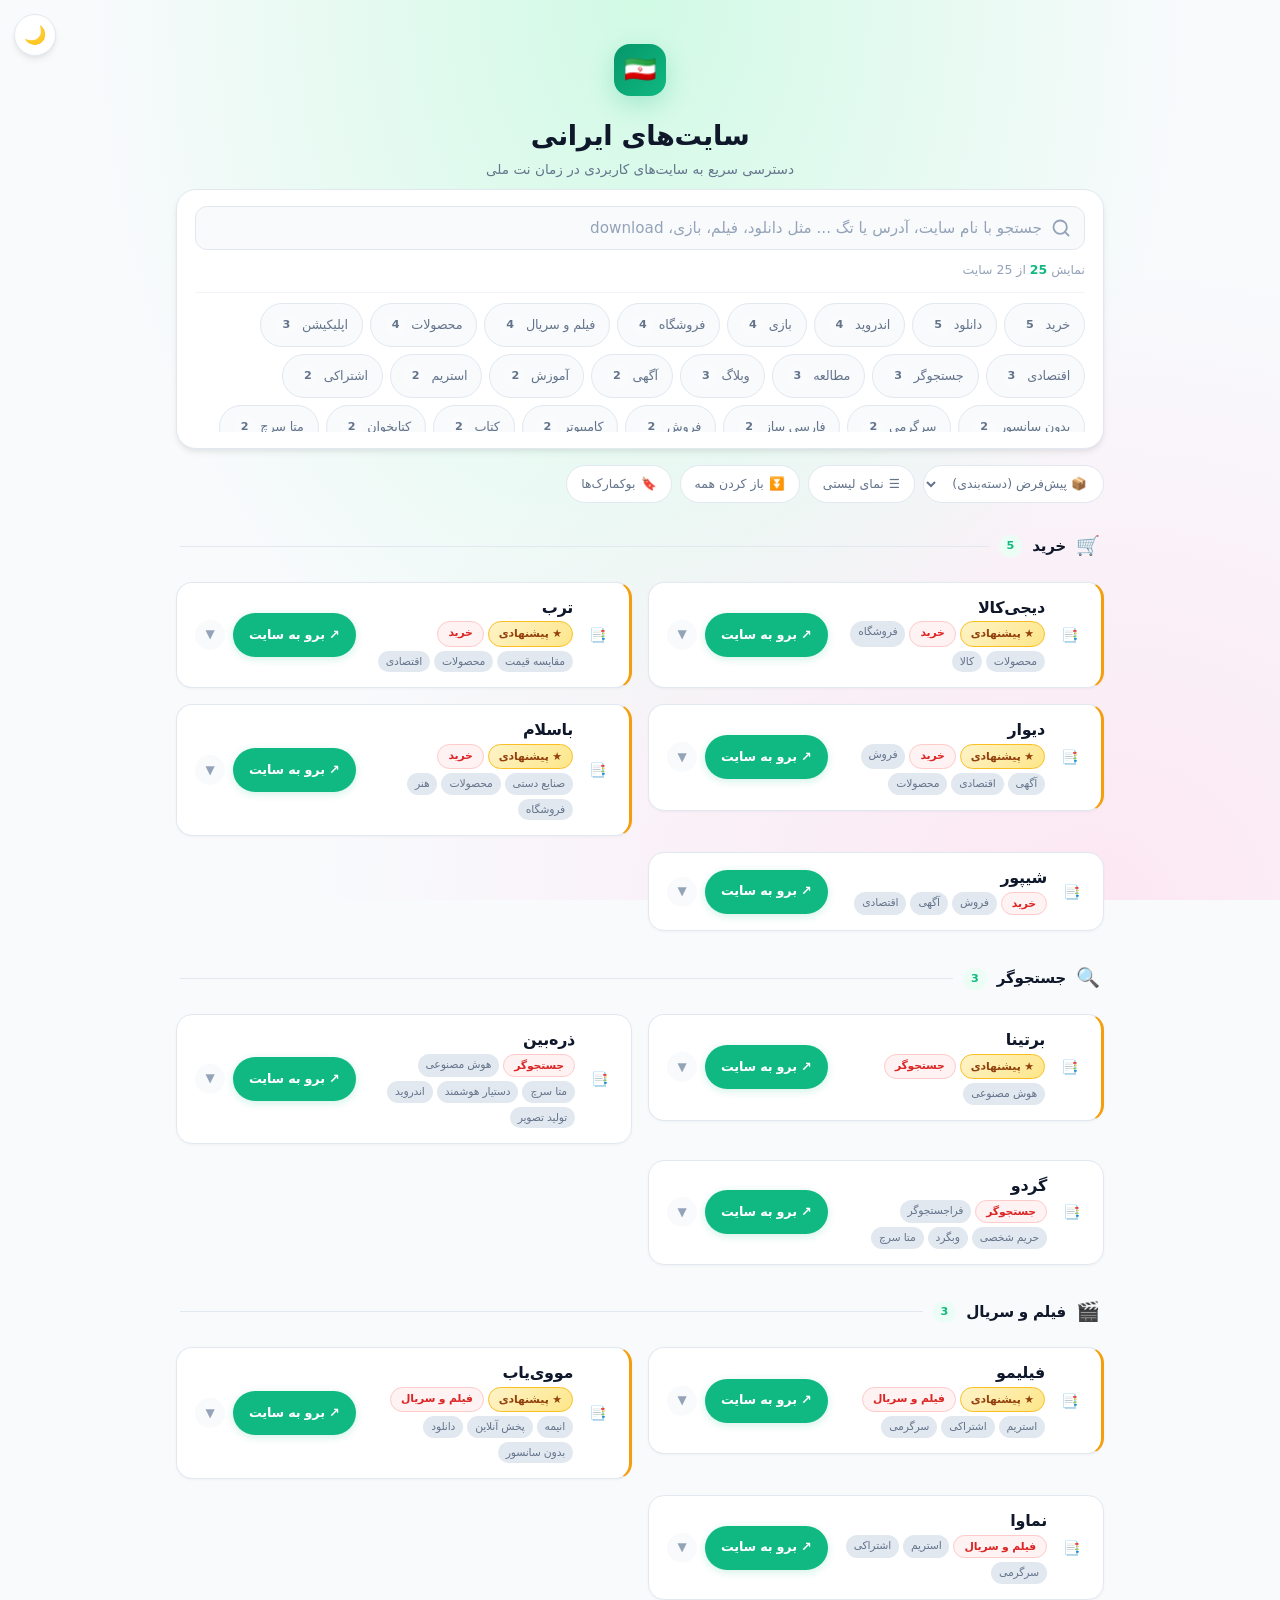
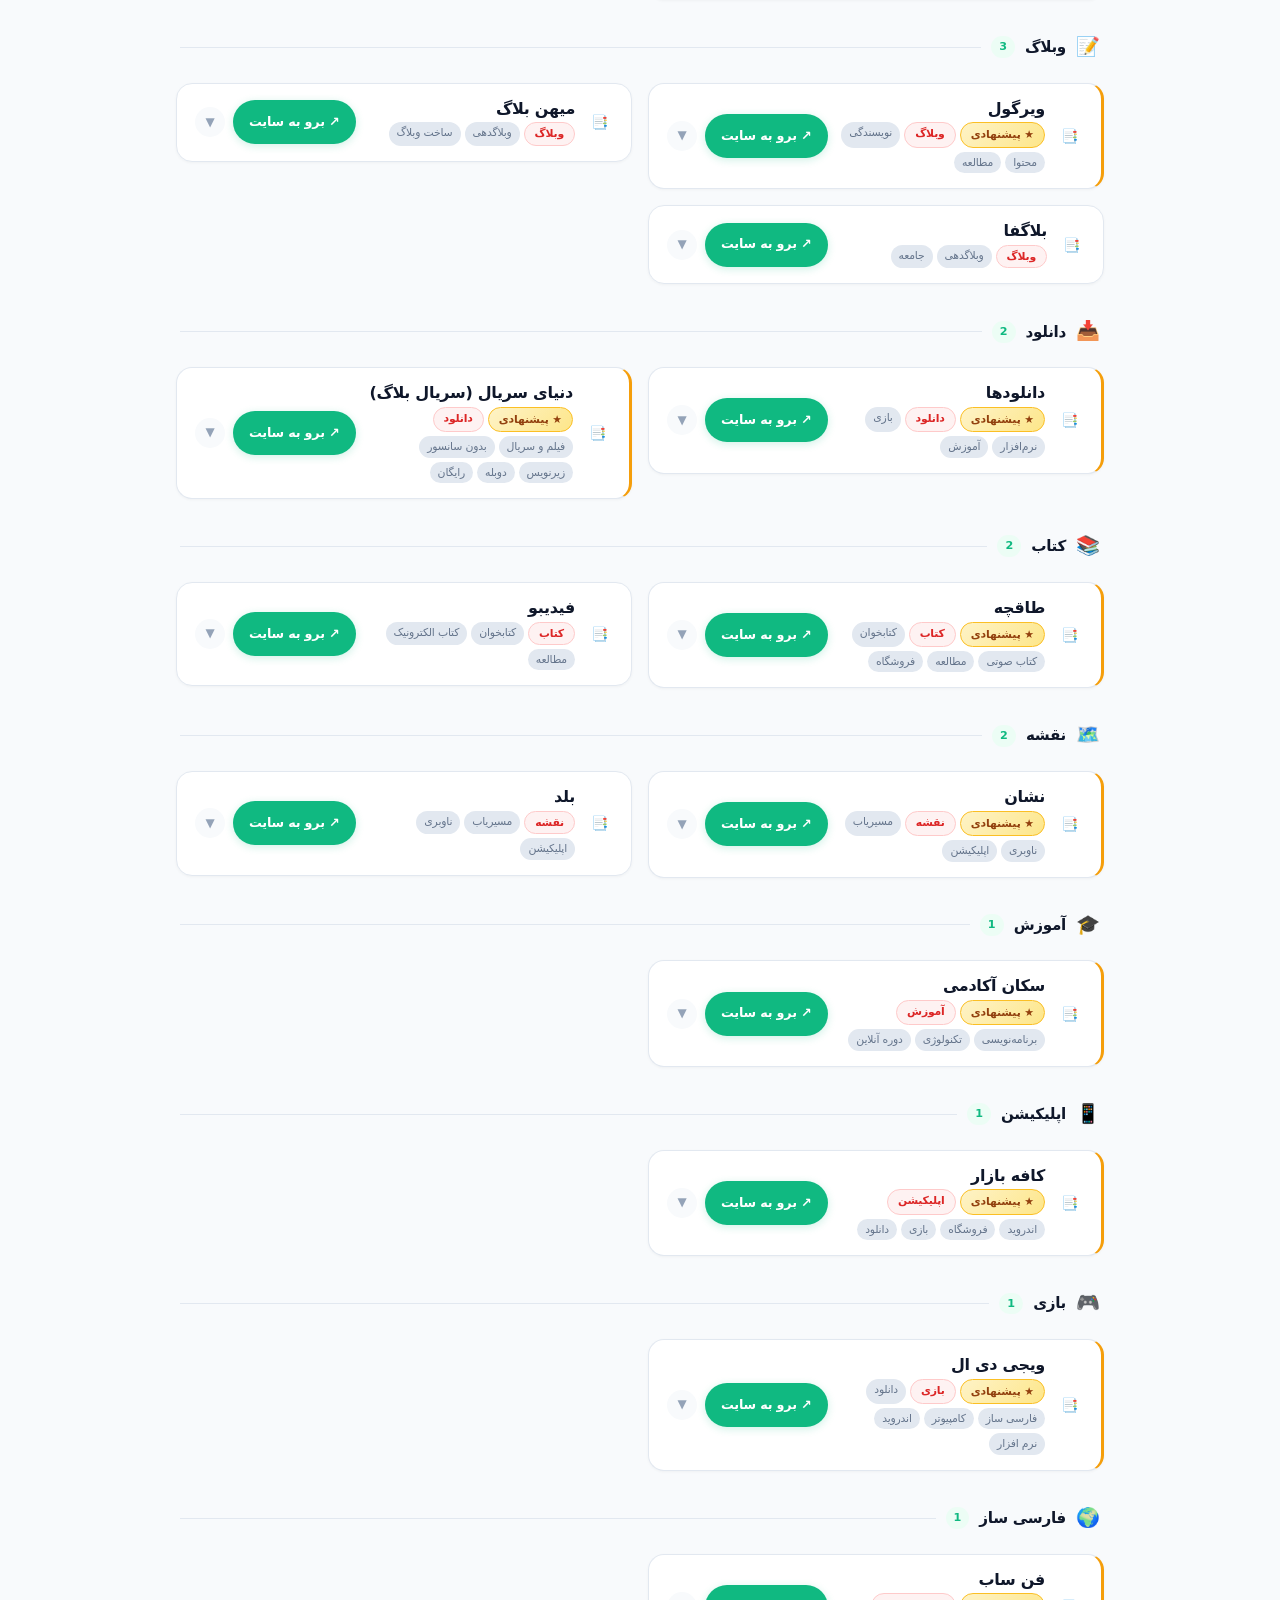
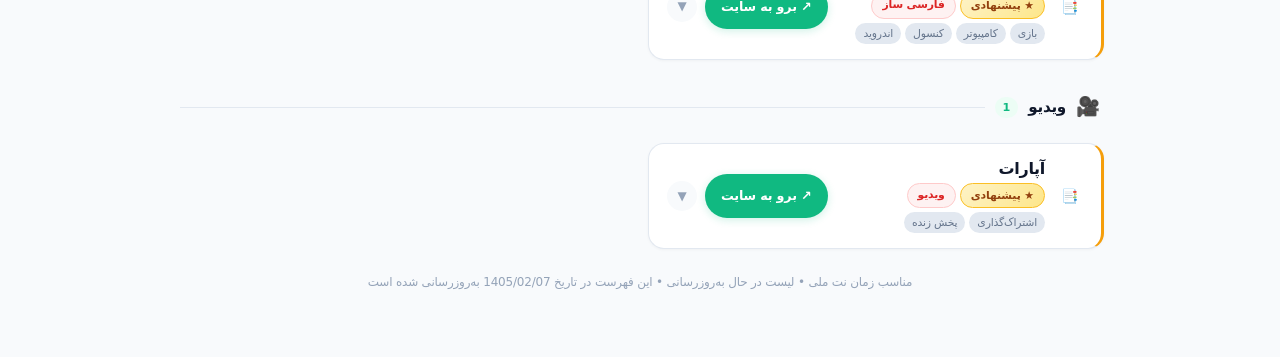
==== offline.html @ 72503b6b "Add files via upload" ====
<!DOCTYPE html>
<html lang="fa" dir="rtl">
<head>
    <meta charset="UTF-8">
    <meta name="viewport" content="width=device-width, initial-scale=1.0">
    <title>سایت‌های ایرانی - نت ملی (آفلاین)</title>
    <script>
        // Prevent FOUC: set theme before any rendering
        (function(){
            var t = localStorage.getItem('theme');
            if (!t) t = window.matchMedia('(prefers-color-scheme: dark)').matches ? 'dark' : 'light';
            document.documentElement.setAttribute('data-theme', t);
        })();
    </script>
    <style>
/* ═══════════════════════════════════════════════════════════════════
   style.css — Emerald Green Theme · Production-Ready · Offline Version
   ═══════════════════════════════════════════════════════════════════ */

:root {
    --bg: #f8fafc;
    --surface: #ffffff;
    --surface-hover: #f8fafc;
    --primary: #10b981;
    --primary-light: #34d399;
    --primary-bg: #ecfdf5;
    --star: #f59e0b;
    --star-bg: #fffbeb;
    --text: #0f172a;
    --text-secondary: #64748b;
    --text-muted: #94a3b8;
    --border: #e2e8f0;
    --border-light: #f1f5f9;
    --shadow-sm: 0 1px 2px rgba(0, 0, 0, 0.05);
    --shadow: 0 1px 3px rgba(0, 0, 0, 0.08), 0 1px 2px rgba(0, 0, 0, 0.04);
    --shadow-md: 0 4px 6px rgba(0, 0, 0, 0.06), 0 2px 4px rgba(0, 0, 0, 0.04);
    --shadow-lg: 0 10px 25px rgba(0, 0, 0, 0.08), 0 4px 10px rgba(0, 0, 0, 0.04);
    --radius-sm: 8px;
    --radius: 12px;
    --radius-lg: 16px;
    --radius-xl: 20px;
    --transition: 0.2s cubic-bezier(0.4, 0, 0.2, 1);
    --transition-slow: 0.35s cubic-bezier(0.4, 0, 0.2, 1);
    --font: 'Tahoma', 'Segoe UI', system-ui, -apple-system, sans-serif;
    --copy-success: #10b981;
    --bg-gradient: radial-gradient(ellipse at 50% 0%, #d1fae5 0%, transparent 60%),
                  radial-gradient(ellipse at 85% 100%, #fce7f3 0%, transparent 50%);
}

/* ── Dark Mode ──────────────────────── */
[data-theme="dark"] {
    --bg: #0f172a;
    --surface: #1e293b;
    --surface-hover: #273549;
    --primary: #34d399;
    --primary-light: #6ee7b7;
    --primary-bg: rgba(16, 185, 129, 0.15);
    --star: #fbbf24;
    --star-bg: #422006;
    --text: #f1f5f9;
    --text-secondary: #94a3b8;
    --text-muted: #64748b;
    --border: #334155;
    --border-light: #1e293b;
    --shadow-sm: 0 1px 2px rgba(0, 0, 0, 0.3);
    --shadow: 0 1px 3px rgba(0, 0, 0, 0.4), 0 1px 2px rgba(0, 0, 0, 0.2);
    --shadow-md: 0 4px 6px rgba(0, 0, 0, 0.4), 0 2px 4px rgba(0, 0, 0, 0.2);
    --shadow-lg: 0 10px 25px rgba(0, 0, 0, 0.5), 0 4px 10px rgba(0, 0, 0, 0.3);
    --bg-gradient: radial-gradient(ellipse at 50% 0%, rgba(16, 185, 129, 0.08) 0%, transparent 60%),
                  radial-gradient(ellipse at 85% 100%, rgba(244, 114, 182, 0.06) 0%, transparent 50%);
}

* {
    margin: 0;
    padding: 0;
    box-sizing: border-box;
}

html {
    scroll-behavior: smooth;
    -webkit-tap-highlight-color: transparent;
}

body {
    font-family: var(--font);
    background: var(--bg);
    color: var(--text);
    line-height: 1.6;
    min-height: 100vh;
    -webkit-font-smoothing: antialiased;
    -moz-osx-font-smoothing: grayscale;
    background-image: var(--bg-gradient);
    background-attachment: fixed;
}

/* ── Global Focus-Visible (Accessibility) ────────────────────── */
*:focus-visible {
    outline: 2px solid var(--primary);
    outline-offset: 2px;
    border-radius: 4px;
}
.tag-chip:focus-visible,
.btn-go:focus-visible,
.expanded-link-item:focus-visible {
    outline-offset: 1px;
}

/* ── Container ─────────────────────── */
.container {
    max-width: 880px;
    margin: 0 auto;
    padding: 16px 16px 40px;
}

/* ── Header ───────────────────────── */
.header {
    text-align: center;
    padding: 28px 20px 8px;
    position: relative;
}
.header-icon {
    display: inline-block;
    width: 52px;
    height: 52px;
    background: linear-gradient(135deg, #059669 0%, #10b981 100%);
    border-radius: var(--radius-lg);
    margin-bottom: 10px;
    position: relative;
    box-shadow: 0 8px 24px rgba(16, 185, 129, 0.25);
}
.header-icon::after {
    content: '🇮🇷';
    position: absolute;
    inset: 0;
    display: flex;
    align-items: center;
    justify-content: center;
    font-size: 26px;
}
.header h1 {
    font-size: clamp(1.3rem, 3vw, 1.7rem);
    font-weight: 700;
    color: var(--text);
    letter-spacing: -0.3px;
}
.header .subtitle {
    font-size: 0.85rem;
    color: var(--text-secondary);
    margin-top: 2px;
}

/* ── Search Section ──────────────── */
.search-section {
    position: relative;
    background: var(--surface);
    border-radius: var(--radius-xl);
    padding: 16px 18px;
    margin-bottom: 16px;
    box-shadow: var(--shadow-md);
    border: 1px solid var(--border);
    backdrop-filter: blur(12px);
    -webkit-backdrop-filter: blur(12px);
    transition: box-shadow var(--transition);
}
.search-section:focus-within {
    box-shadow: var(--shadow-lg), 0 0 0 3px rgba(16, 185, 129, 0.12);
    border-color: var(--border);
}
.search-wrapper {
    position: relative;
    display: flex;
    align-items: center;
    gap: 10px;
}
.search-icon {
    position: absolute;
    right: 14px;
    top: 50%;
    transform: translateY(-50%);
    pointer-events: none;
    z-index: 2;
    color: var(--text-muted);
    transition: color var(--transition);
}
.search-wrapper:focus-within .search-icon {
    color: var(--primary-light);
}
.search-icon svg {
    display: block;
    width: 20px;
    height: 20px;
}
#searchInput {
    flex: 1;
    width: 100%;
    padding: 12px 42px 12px 14px;
    border: 1.5px solid var(--border);
    border-radius: var(--radius);
    font-family: var(--font);
    font-size: 0.95rem;
    background: var(--surface-hover);
    color: var(--text);
    transition: all var(--transition);
    outline: none;
    direction: rtl;
}
#searchInput::placeholder {
    color: var(--text-muted);
}
#searchInput:focus {
    border-color: var(--primary-light);
    background: var(--surface);
    box-shadow: 0 0 0 3px rgba(16, 185, 129, 0.06);
}
.clear-search {
    display: none;
    position: absolute;
    left: 10px;
    top: 50%;
    transform: translateY(-50%);
    background: var(--border);
    border: none;
    border-radius: 50%;
    width: 26px;
    height: 26px;
    cursor: pointer;
    font-size: 14px;
    color: var(--text-secondary);
    align-items: center;
    justify-content: center;
    transition: all var(--transition);
    z-index: 2;
    line-height: 1;
}
.clear-search.visible {
    display: flex;
}
.clear-search:hover {
    background: var(--text-muted);
    color: var(--surface);
}
.results-count {
    font-size: 0.78rem;
    color: var(--text-muted);
    margin-top: 10px;
    text-align: right;
    transition: all var(--transition);
}
.results-count strong {
    color: var(--primary);
    font-weight: 700;
}

/* ── Tag Chips ────────────────────── */
.tags-container {
    display: flex;
    flex-wrap: wrap;
    gap: 7px;
    margin-top: 12px;
    padding-top: 10px;
    border-top: 1px solid var(--border-light);
    max-height: 140px;
    overflow-y: auto;
    scrollbar-width: thin;
    scrollbar-color: #cbd5e1 transparent;
    -webkit-overflow-scrolling: touch;
}
.tags-container::-webkit-scrollbar {
    width: 4px;
}
.tags-container::-webkit-scrollbar-track {
    background: transparent;
    border-radius: 8px;
}
.tags-container::-webkit-scrollbar-thumb {
    background: #cbd5e1;
    border-radius: 8px;
}
.tag-chip {
    display: inline-flex;
    align-items: center;
    gap: 5px;
    padding: 7px 14px;
    border-radius: 50px;
    font-size: 0.8rem;
    font-weight: 500;
    cursor: pointer;
    user-select: none;
    white-space: nowrap;
    transition: all var(--transition);
    border: 1.5px solid var(--border);
    background: var(--surface-hover);
    color: var(--text-secondary);
    font-family: var(--font);
    letter-spacing: -0.2px;
    min-height: 44px;
}
.tag-chip:hover {
    background: var(--primary-bg);
    border-color: var(--border);
    color: var(--primary);
    transform: translateY(-1px);
    box-shadow: var(--shadow-sm);
}
.tag-chip:active {
    transform: scale(0.96);
}
.tag-chip.active {
    background: var(--primary);
    border-color: var(--primary);
    color: #fff;
    font-weight: 600;
    box-shadow: 0 4px 12px rgba(16, 185, 129, 0.3);
}
.tag-chip .tag-count {
    font-size: 0.7rem;
    background: rgba(255, 255, 255, 0.25);
    border-radius: 50px;
    padding: 2px 7px;
    font-weight: 600;
}
.tag-chip.active .tag-count {
    background: rgba(255, 255, 255, 0.3);
}
.reset-tags {
    display: none;
    font-size: 0.75rem;
    color: #ef4444;
    cursor: pointer;
    padding: 7px 12px;
    border-radius: 50px;
    background: #450a0a;
    border: 1px solid #7f1d1d;
    font-family: var(--font);
    transition: all var(--transition);
    white-space: nowrap;
}
.reset-tags.visible {
    display: inline-flex;
    align-items: center;
    gap: 4px;
}
.reset-tags:hover {
    background: #7f1d1d;
    border-color: #991b1b;
}

/* ── Site Cards Grid (auto-fit / minmax) ───────────────── */
.sites-grid {
    display: grid;
    grid-template-columns: repeat(auto-fit, minmax(min(300px, 100%), 1fr));
    gap: 1rem;
    align-items: start;
}

/* ── View: List Mode ───────────────── */
.sites-grid.list-view {
    grid-template-columns: 1fr;
    gap: 0.5rem;
}
.sites-grid.list-view .site-card {
    border-radius: var(--radius-sm);
}
.sites-grid.list-view .card-main {
    padding: 8px 12px;
    min-height: auto;
}
.sites-grid.list-view .card-description-preview {
    display: inline;
    font-size: 0.78rem;
    color: var(--text-muted);
    margin-right: 8px;
}
.sites-grid.list-view .site-card.expanded .card-expanded {
    max-height: 800px;
}
.sites-grid.list-view .card-tags-row {
    display: none;
}
.sites-grid.list-view .site-card.expanded .card-tags-row {
    display: flex;
}

/* ── Category Header ─────────────── */
.category-header {
    grid-column: 1 / -1;
    display: flex;
    align-items: center;
    gap: 10px;
    margin-top: 16px;
    margin-bottom: 4px;
    padding: 0 4px;
}
.category-header:first-child {
    margin-top: 0;
}
.category-header-icon {
    font-size: 1.2rem;
}
.category-header-title {
    font-size: 0.95rem;
    font-weight: 700;
    color: var(--text);
    letter-spacing: -0.3px;
}
.category-header-count {
    font-size: 0.7rem;
    font-weight: 600;
    background: var(--primary-bg);
    color: var(--primary);
    padding: 2px 8px;
    border-radius: 50px;
}
.category-header-line {
    flex: 1;
    height: 1px;
    background: var(--border);
}

/* ── Toolbar Row (Sort, View, Expand) ────── */
.toolbar-row {
    display: flex;
    align-items: center;
    gap: 8px;
    margin-bottom: 12px;
    flex-wrap: wrap;
}
.toolbar-btn {
    display: inline-flex;
    align-items: center;
    gap: 5px;
    padding: 7px 14px;
    border-radius: 50px;
    font-size: 0.78rem;
    font-weight: 500;
    cursor: pointer;
    transition: all var(--transition);
    border: 1.5px solid var(--border);
    background: var(--surface);
    color: var(--text-secondary);
    font-family: var(--font);
    white-space: nowrap;
    min-height: 38px;
}
.toolbar-btn:hover {
    background: var(--primary-bg);
    color: var(--primary);
    border-color: var(--primary);
}
.toolbar-btn.active {
    background: var(--primary);
    color: #fff;
    border-color: var(--primary);
}
.sort-select {
    padding: 7px 12px;
    border-radius: 50px;
    font-size: 0.78rem;
    font-weight: 500;
    cursor: pointer;
    transition: all var(--transition);
    border: 1.5px solid var(--border);
    background: var(--surface);
    color: var(--text-secondary);
    font-family: var(--font);
    outline: none;
    min-height: 38px;
    direction: rtl;
}
.sort-select:focus {
    border-color: var(--primary);
    box-shadow: 0 0 0 3px rgba(16, 185, 129, 0.1);
}

/* ── Bookmark Star ────────────────── */
.bookmark-btn {
    flex-shrink: 0;
    width: 28px;
    height: 28px;
    display: flex;
    align-items: center;
    justify-content: center;
    font-size: 14px;
    color: var(--text-muted);
    transition: all var(--transition);
    cursor: pointer;
    border: none;
    background: none;
    border-radius: 50%;
    padding: 0;
}
.bookmark-btn:hover {
    color: var(--star);
    background: var(--star-bg);
}
.bookmark-btn.bookmarked {
    color: var(--star);
    animation: starPop 0.4s ease;
}

/* ── Site Card ────────────────────── */
.site-card {
    background: var(--surface);
    border-radius: var(--radius-lg);
    border: 1px solid #e2e8f0;
    cursor: pointer;
    transition: all var(--transition-slow);
    box-shadow: 0 1px 3px rgba(0, 0, 0, 0.04);
    position: relative;
    overflow: hidden;
    display: flex;
    flex-direction: column;
    animation: fadeInUp 0.4s ease forwards;
    opacity: 0;
    transform: translateY(8px);
}
.site-card.visible {
    opacity: 1;
    transform: translateY(0);
}
.site-card.hidden {
    display: none;
}
@keyframes fadeInUp {
    to {
        opacity: 1;
        transform: translateY(0);
    }
}
.site-card:hover {
    box-shadow: 0 10px 25px rgba(0, 0, 0, 0.1);
    border-color: var(--text-muted);
    transform: translateY(-3px);
}
.site-card.expanded {
    box-shadow: 0 10px 25px rgba(0, 0, 0, 0.1);
    border-color: var(--primary);
    background: var(--surface-hover);
    transform: translateY(-3px);
}
.site-card.recommended {
    border-right: 3px solid var(--star);
}

/* ── Recommended Badge ────────────── */
.recommended-badge {
    display: inline-flex;
    align-items: center;
    gap: 3px;
    padding: 3px 10px;
    background: linear-gradient(135deg, #fef3c7, #fde68a);
    color: #92400e;
    border-radius: 50px;
    font-size: 0.68rem;
    font-weight: 700;
    letter-spacing: -0.1px;
    border: 1px solid #fbbf24;
    white-space: nowrap;
}
[data-theme="dark"] .recommended-badge {
    background: linear-gradient(135deg, #78350f, #92400e);
    color: #fbbf24;
    border-color: #b45309;
}

/* ── Card Main Row ────────────────── */
.card-main {
    display: flex;
    align-items: center;
    gap: 10px;
    padding: 13px 14px;
    min-height: 56px;
    flex-wrap: wrap;
}
.card-star {
    flex-shrink: 0;
    width: 28px;
    height: 28px;
    display: flex;
    align-items: center;
    justify-content: center;
    font-size: 18px;
    color: var(--text-muted);
    transition: all var(--transition);
}
.card-star.active {
    color: var(--star);
    animation: starPop 0.4s ease;
}
@keyframes starPop {
    0%,
    100% {
        transform: scale(1);
    }
    50% {
        transform: scale(1.35);
    }
}
.card-star svg {
    width: 22px;
    height: 22px;
    display: block;
}
.card-info {
    flex: 1;
    min-width: 120px;
}
.card-name {
    font-weight: 600;
    font-size: 0.95rem;
    color: var(--text);
    letter-spacing: -0.3px;
    line-height: 1.3;
}
.card-tags-row {
    display: flex;
    flex-wrap: wrap;
    gap: 4px;
    margin-top: 3px;
}
.card-tag-mini {
    font-size: 0.68rem;
    padding: 2px 8px;
    border-radius: 50px;
    background: var(--border);
    color: var(--text-secondary);
    font-weight: 500;
    letter-spacing: -0.2px;
}
.card-tag-main {
    font-size: 0.68rem;
    padding: 2px 10px;
    border-radius: 50px;
    background: #fef2f2;
    color: #dc2626;
    font-weight: 700;
    letter-spacing: -0.2px;
    border: 1px solid #fecaca;
}
[data-theme="dark"] .card-tag-main {
    background: rgba(220, 38, 38, 0.15);
    color: #f87171;
    border-color: rgba(220, 38, 38, 0.3);
}
.card-actions {
    display: flex;
    align-items: center;
    gap: 8px;
    flex-shrink: 0;
    margin-right: auto;
}
.btn-go {
    display: inline-flex;
    align-items: center;
    gap: 5px;
    padding: 8px 16px;
    border-radius: 50px;
    font-size: 0.8rem;
    font-weight: 600;
    cursor: pointer;
    text-decoration: none;
    border: none;
    background: var(--primary);
    color: #fff;
    transition: all var(--transition);
    white-space: nowrap;
    font-family: var(--font);
    letter-spacing: -0.2px;
    box-shadow: 0 2px 8px rgba(16, 185, 129, 0.2);
    position: relative;
    z-index: 2;
    min-height: 44px;
    min-width: 44px;
}
.btn-go:hover {
    background: #059669;
    box-shadow: 0 4px 16px rgba(16, 185, 129, 0.35);
    transform: translateY(-1px);
}
.btn-go:active {
    transform: scale(0.95);
}
.btn-go svg {
    width: 14px;
    height: 14px;
}
.expand-arrow {
    flex-shrink: 0;
    width: 30px;
    height: 30px;
    border-radius: 50%;
    display: flex;
    align-items: center;
    justify-content: center;
    transition: all var(--transition);
    color: var(--text-muted);
    font-size: 12px;
    background: var(--surface-hover);
}
.site-card.expanded .expand-arrow {
    transform: rotate(180deg);
    background: var(--primary-bg);
    color: var(--primary);
}
.expand-arrow svg {
    width: 14px;
    height: 14px;
    transition: transform var(--transition);
}

/* ── Expanded Content ─────────────── */
.card-expanded {
    max-height: 0;
    opacity: 0;
    overflow: hidden;
    transition: all var(--transition-slow);
    border-top: 0px solid transparent;
    padding: 0 14px;
    background: transparent;
    display: flex;
    flex-direction: column;
    gap: 0;
}
.site-card.expanded .card-expanded {
    max-height: 600px;
    opacity: 1;
    padding: 14px;
    border-top: 1px solid var(--border);
    gap: 10px;
}
.expanded-description {
    font-size: 0.85rem;
    color: var(--text-secondary);
    line-height: 1.7;
}
.expanded-links {
    display: flex;
    flex-wrap: wrap;
    gap: 8px;
}
.expanded-link-item {
    display: inline-flex;
    align-items: center;
    gap: 5px;
    font-size: 0.78rem;
    padding: 8px 14px;
    border-radius: 50px;
    background: var(--surface-hover);
    color: var(--text-secondary);
    text-decoration: none;
    transition: all var(--transition);
    border: 1.5px solid transparent;
    font-family: var(--font);
    cursor: pointer;
    user-select: none;
    position: relative;
    min-height: 44px;
}
.expanded-link-item:hover {
    background: var(--border);
    border-color: var(--text-muted);
    color: var(--text);
    transform: translateY(-1px);
    box-shadow: var(--shadow-sm);
}
.expanded-link-item:active {
    transform: scale(0.95);
}
.expanded-link-item.unfiltered {
    background: #fef3c7;
    color: #92400e;
    border-color: #fde68a;
    font-weight: 600;
}
.expanded-link-item.unfiltered:hover {
    background: #fde68a;
    border-color: #fcd34d;
    color: #78350f;
}
.expanded-link-item.copy-success {
    background: #064e3b !important;
    color: #6ee7b7 !important;
    border-color: #065f46 !important;
    font-weight: 700 !important;
    animation: copyPulse 0.5s ease;
}
@keyframes copyPulse {
    0%,
    100% {
        transform: scale(1);
    }
    30% {
        transform: scale(1.08);
    }
    60% {
        transform: scale(0.97);
    }
}
.expanded-link-label {
    font-size: 0.7rem;
    font-weight: 600;
    color: var(--text-secondary);
    letter-spacing: -0.2px;
}

/* ── Social Media Badges ──────────── */
.social-title {
    font-size: 0.75rem;
    font-weight: 700;
    color: #64748b;
    letter-spacing: -0.2px;
    margin-bottom: 2px;
}
.social-badges {
    display: flex;
    flex-wrap: wrap;
    gap: 6px;
}
.social-badge {
    display: inline-flex;
    align-items: center;
    gap: 4px;
    padding: 5px 10px;
    border-radius: 50px;
    font-size: 0.7rem;
    font-weight: 600;
    text-decoration: none;
    color: #fff;
    transition: all var(--transition);
    white-space: nowrap;
    letter-spacing: -0.2px;
    font-family: var(--font);
}
.social-badge:hover {
    transform: translateY(-2px);
    box-shadow: 0 4px 10px rgba(0, 0, 0, 0.2);
    filter: brightness(1.1);
}
.social-badge:active {
    transform: scale(0.93);
}
.social-telegram {
    background: #26A5E4;
}
.social-instagram {
    background: #E4405F;
}
.social-twitter {
    background: #1DA1F2;
}
.social-youtube {
    background: #FF0000;
}
.social-eitaa {
    background: #F78F1E;
}
.social-rubika {
    background: #00BFA5;
}
.social-soroush {
    background: #5B4DA8;
}
.social-bale {
    background: #4CAF50;
}
.social-aparat {
    background: #ED145B;
}
.social-whatsapp {
    background: #25D366;
}
.social-linkedin {
    background: #0A66C2;
}
.social-discord {
    background: #5865F2;
}
.social-custom {
    background: #6366f1;
}
.custom-links-badges {
    display: flex;
    flex-wrap: wrap;
    gap: 8px;
    margin-top: 10px;
    padding-top: 10px;
    border-top: 1px dashed rgba(100, 116, 139, 0.25);
}

/* ── Empty State ──────────────────── */
.empty-state {
    display: none;
    flex-direction: column;
    align-items: center;
    justify-content: center;
    padding: 48px 20px;
    text-align: center;
    grid-column: 1 / -1;
}
.empty-state.visible {
    display: flex;
}
.empty-icon {
    font-size: 56px;
    margin-bottom: 14px;
    opacity: 0.7;
}
.empty-state h3 {
    font-size: 1.1rem;
    color: var(--text);
    margin-bottom: 4px;
}
.empty-state p {
    font-size: 0.85rem;
    color: var(--text-muted);
}

/* ── Footer ───────────────────────── */
.footer {
    text-align: center;
    padding: 24px 16px;
    font-size: 0.75rem;
    color: var(--text-muted);
    letter-spacing: -0.2px;
}

/* ── Dark Mode: Category Header ──── */
[data-theme="dark"] .category-header-title {
    color: var(--text);
}
[data-theme="dark"] .toolbar-btn {
    background: var(--surface);
    border-color: var(--border);
}
[data-theme="dark"] .sort-select {
    background: var(--surface);
    border-color: var(--border);
    color: var(--text-secondary);
}
[data-theme="dark"] .sort-select option {
    background: var(--surface);
    color: var(--text);
}

/* ── Responsive Fine-tuning ───────── */
@media (max-width: 480px) {
    .container {
        padding: 8px 8px 32px;
    }
    .search-section {
        padding: 12px 10px;
        border-radius: var(--radius-lg);
        margin-bottom: 10px;
    }
    #searchInput {
        padding: 10px 38px 10px 10px;
        font-size: 16px;
    }
    .card-main {
        padding: 10px 10px;
        gap: 6px;
    }
    .card-name {
        font-size: 0.85rem;
    }
    .btn-go {
        padding: 7px 12px;
        font-size: 0.73rem;
        gap: 3px;
    }
    .btn-go svg {
        width: 12px;
        height: 12px;
    }
    .tag-chip {
        padding: 5px 10px;
        font-size: 0.72rem;
    }
    .card-expanded {
        padding: 0 10px;
    }
    .site-card.expanded .card-expanded {
        padding: 10px;
    }
    .social-badge {
        padding: 4px 8px;
        font-size: 0.65rem;
    }
    .expand-arrow {
        width: 26px;
        height: 26px;
    }
    .expanded-link-item {
        padding: 6px 10px;
        font-size: 0.72rem;
    }
    .toolbar-row {
        gap: 5px;
    }
    .toolbar-btn {
        padding: 6px 10px;
        font-size: 0.72rem;
    }
    .sort-select {
        padding: 6px 10px;
        font-size: 0.72rem;
    }
    .category-header-title {
        font-size: 0.85rem;
    }
    .modal-box {
        margin: 10px;
        border-radius: var(--radius-lg);
    }
}
@media (min-width: 1024px) {
    .container {
        max-width: 960px;
    }
    .card-main {
        padding: 15px 18px;
    }
    .card-name {
        font-size: 1rem;
    }
}
@media (min-width: 1300px) {
    .container {
        max-width: 1050px;
    }
}

/* ─── Donate Badge ─── */
.donate-section {
    margin-top: 12px;
    padding-top: 12px;
    border-top: 1px dashed rgba(239, 68, 68, 0.3);
}
.donate-badge {
    display: inline-flex;
    align-items: center;
    gap: 6px;
    padding: 6px 14px;
    background: linear-gradient(135deg, #fee2e2, #fecaca);
    color: #991b1b;
    border-radius: 20px;
    font-size: 12px;
    font-weight: 600;
    text-decoration: none;
    transition: all 0.2s ease;
    border: 1px solid rgba(239, 68, 68, 0.2);
}
.donate-badge:hover {
    background: linear-gradient(135deg, #fecaca, #fca5a5);
    transform: translateY(-1px);
    box-shadow: 0 2px 8px rgba(239, 68, 68, 0.2);
}
.donate-badge i {
    color: #ef4444;
    animation: heartbeat 1.5s ease-in-out infinite;
}
@keyframes heartbeat {
    0%, 100% { transform: scale(1); }
    50% { transform: scale(1.2); }
}

/* ─── Dark Mode Toggle ─── */
.theme-toggle {
    position: fixed;
    top: 14px;
    left: 14px;
    z-index: 1000;
    width: 42px;
    height: 42px;
    border-radius: 50%;
    border: 1.5px solid var(--border);
    background: var(--surface);
    color: var(--text);
    cursor: pointer;
    display: flex;
    align-items: center;
    justify-content: center;
    font-size: 18px;
    box-shadow: var(--shadow-md);
    transition: all var(--transition);
    backdrop-filter: blur(12px);
    -webkit-backdrop-filter: blur(12px);
}
.theme-toggle:hover {
    background: var(--surface-hover);
    transform: scale(1.08);
    box-shadow: var(--shadow-lg);
}
.theme-toggle:active {
    transform: scale(0.95);
}
.theme-toggle .icon-sun { display: none; }
.theme-toggle .icon-moon { display: block; }
[data-theme="dark"] .theme-toggle .icon-sun { display: block; }
[data-theme="dark"] .theme-toggle .icon-moon { display: none; }

/* ─── Dark mode: scrollbar ─── */
[data-theme="dark"] .tags-container::-webkit-scrollbar-thumb {
    background: #475569;
}
[data-theme="dark"] .tags-container {
    scrollbar-color: #475569 transparent;
}

/* ─── Dark mode: reset-tags ─── */
[data-theme="dark"] .reset-tags {
    background: rgba(127, 29, 29, 0.5);
    border-color: #7f1d1d;
    color: #fca5a5;
}

/* ─── Back-to-Top Button ─── */
.back-to-top {
    position: fixed;
    bottom: 24px;
    right: 24px;
    z-index: 900;
    width: 46px;
    height: 46px;
    border-radius: 50%;
    border: 1.5px solid var(--border);
    background: var(--surface);
    color: var(--primary);
    cursor: pointer;
    display: flex;
    align-items: center;
    justify-content: center;
    font-size: 20px;
    box-shadow: var(--shadow-lg);
    transition: all var(--transition);
    opacity: 0;
    visibility: hidden;
    transform: translateY(20px);
    backdrop-filter: blur(12px);
    -webkit-backdrop-filter: blur(12px);
}
.back-to-top.visible {
    opacity: 1;
    visibility: visible;
    transform: translateY(0);
}
.back-to-top:hover {
    background: var(--primary);
    color: #fff;
    transform: translateY(-2px);
    box-shadow: 0 6px 20px rgba(16, 185, 129, 0.35);
}
.back-to-top:active {
    transform: scale(0.92);
}
.back-to-top svg {
    width: 20px;
    height: 20px;
}
    </style>
</head>
<body>
    <!-- Dark Mode Toggle -->
    <button class="theme-toggle" id="themeToggle" title="تغییر حالت نمایش">
        <span class="icon-moon">🌙</span>
        <span class="icon-sun">☀️</span>
    </button>

    <div class="container">
        <!-- Header -->
        <header class="header">
            <div class="header-icon"></div>
            <h1>سایت‌های ایرانی</h1>
            <p class="subtitle">دسترسی سریع به سایت‌های کاربردی در زمان نت ملی</p>
        </header>

        <!-- Search Section -->
        <div class="search-section" id="searchSection">
            <div class="search-wrapper">
                <!-- Search Icon (inline SVG) -->
                <span class="search-icon">
                    <svg viewBox="0 0 24 24" fill="none" stroke="currentColor" stroke-width="2.2" stroke-linecap="round" stroke-linejoin="round">
                        <circle cx="11" cy="11" r="8"/>
                        <line x1="21" y1="21" x2="16.65" y2="16.65"/>
                    </svg>
                </span>
                <input type="text" id="searchInput" placeholder="جستجو با نام سایت، آدرس یا تگ ... مثل دانلود، فیلم، بازی، download" autocomplete="off">
                <button class="clear-search" id="clearSearch" title="پاک کردن">✕</button>
            </div>
            <div class="results-count" id="resultsCount"></div>
            <div class="tags-container" id="tagsContainer"></div>
            <button class="reset-tags" id="resetTags">✕ پاک کردن فیلترها</button>
        </div>

        <!-- Toolbar Row: Sort, View, Expand All, Bookmark Filter -->
        <div class="toolbar-row" id="toolbarRow">
            <select class="sort-select" id="sortSelect" title="مرتب‌سازی">
                <option value="default">📦 پیش‌فرض (دسته‌بندی)</option>
                <option value="name">🔤 نام (الفبا)</option>
                <option value="recommended">⭐ پیشنهادی اول</option>
                <option value="id">🔢 شناسه</option>
            </select>
            <button class="toolbar-btn" id="viewToggle" title="تغییر نما">
                ☰ <span>نمای لیستی</span>
            </button>
            <button class="toolbar-btn" id="expandAllBtn" title="باز/بسته کردن همه">
                ⏬ <span>باز کردن همه</span>
            </button>
            <button class="toolbar-btn" id="bookmarkFilterBtn" title="نمایش بوکمارک‌ها">
                🔖 <span>بوکمارک‌ها</span>
            </button>
        </div>

        <!-- Sites Grid -->
        <div class="sites-grid" id="sitesGrid"></div>

        <!-- Empty State -->
        <div class="empty-state" id="emptyState">
            <div class="empty-icon">🔍</div>
            <h3>نتیجه‌ای یافت نشد</h3>
            <p>با عبارت دیگری جستجو کنید یا فیلتر تگ‌ها را تغییر دهید</p>
        </div>

        <!-- Footer -->
        <footer class="footer">
            مناسب زمان نت ملی • لیست در حال به‌روزرسانی
            <span class="footer-date-wrap" style="display:none;">
                &bull; این فهرست در تاریخ <span id="footerDate"></span> به‌روزرسانی شده است
            </span>
        </footer>
    </div>

    <!-- Back to Top Button -->
    <button class="back-to-top" id="backToTop" aria-label="بازگشت به بالا" title="بازگشت به بالا">
        <svg viewBox="0 0 24 24" fill="none" stroke="currentColor" stroke-width="2.5" stroke-linecap="round" stroke-linejoin="round">
            <polyline points="18 15 12 9 6 15"/>
        </svg>
    </button>

    <script>
// ──────────────────────────────────
// Inline Data (no fetch needed)
// ──────────────────────────────────
var SITES_DATA = [
  {
    "id": 1,
    "name": "دانلودها",
    "mainLink": "https://downloadha.com",
    "unfilteredLink": "https://downloadha.com",
    "description": "مرجع دانلود نرم‌افزار و بازی با لینک مستقیم. یکی از قدیمی‌ترین و معتبرترین سایت‌های دانلود ایرانی.",
    "tags": ["دانلود", "بازی", "نرم‌افزار", "آموزش"],
    "recommended": true,
    "social": {
      "telegram": "https://t.me/downloadha",
      "instagram": "https://instagram.com/downloadha_ir",
      "eitaa": "https://eitaa.com/downloadha",
      "aparat": "https://aparat.com/downloadha",
      "rubika": "https://rubika.ir/downloadha"
    },
    "donate": null,
    "customLinks": []
  },
  {
    "id": 3,
    "name": "آپارات",
    "mainLink": "https://aparat.com",
    "unfilteredLink": "https://aparat.com",
    "description": "بزرگترین پلتفرم اشتراک‌گذاری ویدیو در ایران. تماشای ویدیوهای متنوع، کانال‌های شخصی و پخش زنده.",
    "tags": ["ویدیو", "اشتراک‌گذاری", "پخش زنده"],
    "recommended": true,
    "social": {
      "telegram": "https://t.me/aparat",
      "instagram": "https://instagram.com/aparat",
      "twitter": "https://twitter.com/aparat",
      "aparat": "https://aparat.com/aparat",
      "eitaa": "https://eitaa.com/aparat",
      "rubika": "https://rubika.ir/aparat"
    },
    "donate": null,
    "customLinks": []
  },
  {
    "id": 4,
    "name": "فیلیمو",
    "mainLink": "https://filimo.com",
    "unfilteredLink": "https://filimo.com",
    "description": "پلتفرم استریم فیلم و سریال ایرانی و خارجی با زیرنویس و دوبله فارسی، پخش آنلاین با کیفیت بالا.",
    "tags": ["فیلم و سریال", "استریم", "اشتراکی", "سرگرمی"],
    "recommended": true,
    "social": {
      "telegram": "https://t.me/filimo",
      "instagram": "https://instagram.com/filimo",
      "twitter": "https://twitter.com/filimo",
      "aparat": "https://aparat.com/filimo",
      "eitaa": "https://eitaa.com/filimo"
    },
    "donate": null,
    "customLinks": []
  },
  {
    "id": 5,
    "name": "نماوا",
    "mainLink": "https://namava.ir",
    "unfilteredLink": "https://namava.ir",
    "description": "سرویس استریم ویدیوی ایرانی با کتابخانه‌ای غنی از فیلم، سریال، مستند و برنامه‌های تلویزیونی.",
    "tags": ["فیلم و سریال", "استریم", "اشتراکی", "سرگرمی"],
    "recommended": false,
    "social": {
      "telegram": "https://t.me/namava",
      "instagram": "https://instagram.com/namava",
      "twitter": "https://twitter.com/namava",
      "eitaa": "https://eitaa.com/namava"
    },
    "donate": null,
    "customLinks": []
  },
  {
    "id": 6,
    "name": "دیجی‌کالا",
    "mainLink": "https://digikala.com",
    "unfilteredLink": "https://digikala.com",
    "description": "بزرگترین فروشگاه اینترنتی ایران. خرید انواع کالاهای دیجیتال، لوازم خانگی، مد و پوشاک، کتاب و ...",
    "tags": ["خرید", "فروشگاه", "محصولات", "کالا"],
    "recommended": true,
    "social": {
      "telegram": "https://t.me/digikala",
      "instagram": "https://instagram.com/digikala",
      "twitter": "https://twitter.com/digikala",
      "aparat": "https://aparat.com/digikala",
      "linkedin": "https://linkedin.com/company/digikala"
    },
    "donate": null,
    "customLinks": []
  },
  {
    "id": 7,
    "name": "ترب",
    "mainLink": "https://torob.com",
    "unfilteredLink": "https://torob.com",
    "description": "موتور جستجوی خرید و مقایسه قیمت محصولات در فروشگاه‌های اینترنتی ایران. بهترین قیمت را پیدا کنید.",
    "tags": ["خرید", "مقایسه قیمت", "محصولات", "اقتصادی"],
    "recommended": true,
    "social": {
      "telegram": "https://t.me/torob",
      "instagram": "https://instagram.com/torob",
      "twitter": "https://twitter.com/torob"
    },
    "donate": null,
    "customLinks": []
  },
  {
    "id": 8,
    "name": "ویرگول",
    "mainLink": "https://virgool.io",
    "unfilteredLink": "https://virgool.io",
    "description": "پلتفرم وبلاگ‌نویسی و محتوای ایرانی. انتشار مقالات، داستان‌ها و نوشته‌های کاربران در موضوعات مختلف.",
    "tags": ["وبلاگ", "نویسندگی", "محتوا", "مطالعه"],
    "recommended": true,
    "social": {
      "telegram": "https://t.me/virgool",
      "instagram": "https://instagram.com/virgool",
      "twitter": "https://twitter.com/virgool"
    },
    "donate": null,
    "customLinks": []
  },
  {
    "id": 9,
    "name": "میهن بلاگ",
    "mainLink": "https://mihanblog.com",
    "unfilteredLink": "https://mihanblog.com",
    "description": "سرویس وبلاگ‌دهی قدیمی و محبوب ایرانی. ساخت وبلاگ رایگان با امکانات متنوع.",
    "tags": ["وبلاگ", "وبلاگدهی", "ساخت وبلاگ"],
    "recommended": false,
    "social": {
      "telegram": "https://t.me/mihanblog"
    },
    "donate": null,
    "customLinks": []
  },
  {
    "id": 10,
    "name": "بلاگفا",
    "mainLink": "https://blogfa.com",
    "unfilteredLink": "https://blogfa.com",
    "description": "یکی از قدیمی‌ترین سرویس‌های وبلاگ‌دهی فارسی. جامعه بزرگ وبلاگ‌نویسان ایرانی.",
    "tags": ["وبلاگ", "وبلاگدهی", "جامعه"],
    "recommended": false,
    "social": {
      "telegram": "https://t.me/blogfa",
      "instagram": "https://instagram.com/blogfa"
    },
    "donate": null,
    "customLinks": []
  },
  {
    "id": 11,
    "name": "سکان آکادمی",
    "mainLink": "https://sokanacademy.com",
    "unfilteredLink": "https://sokanacademy.com",
    "description": "آکادمی آموزش برنامه‌نویسی و تکنولوژی. دوره‌های آنلاین، مقالات تخصصی و مسیرهای یادگیری.",
    "tags": ["آموزش", "برنامه‌نویسی", "تکنولوژی", "دوره آنلاین"],
    "recommended": true,
    "social": {
      "telegram": "https://t.me/sokanacademy",
      "instagram": "https://instagram.com/sokanacademy",
      "youtube": "https://youtube.com/@sokanacademy",
      "aparat": "https://aparat.com/sokanacademy"
    },
    "donate": null,
    "customLinks": []
  },
  {
    "id": 13,
    "name": "کافه بازار",
    "mainLink": "https://cafebazaar.ir",
    "unfilteredLink": "https://cafebazaar.ir",
    "description": "بزرگترین مارکت اپلیکیشن اندروید در ایران. دانلود اپ‌ها، بازی‌ها و برنامه‌های ایرانی.",
    "tags": ["اپلیکیشن", "اندروید", "فروشگاه", "بازی", "دانلود"],
    "recommended": true,
    "social": {
      "telegram": "https://t.me/cafebazaar",
      "instagram": "https://instagram.com/cafebazaar",
      "twitter": "https://twitter.com/cafebazaar",
      "linkedin": "https://linkedin.com/company/cafebazaar"
    },
    "donate": null,
    "customLinks": []
  },
  {
    "id": 14,
    "name": "طاقچه",
    "mainLink": "https://taaghche.com",
    "unfilteredLink": "https://taaghche.com",
    "description": "فروشگاه و کتابخوان الکترونیک ایرانی. خرید و مطالعه کتاب‌های الکترونیک و صوتی.",
    "tags": ["کتاب", "کتابخوان", "کتاب صوتی", "مطالعه", "فروشگاه"],
    "recommended": true,
    "social": {
      "telegram": "https://t.me/taaghche",
      "instagram": "https://instagram.com/taaghche",
      "twitter": "https://twitter.com/taaghche"
    },
    "donate": null,
    "customLinks": []
  },
  {
    "id": 15,
    "name": "فیدیبو",
    "mainLink": "https://fidibo.com",
    "unfilteredLink": "https://fidibo.com",
    "description": "پلتفرم کتاب الکترونیک و صوتی ایرانی با هزاران عنوان کتاب از ناشران مطرح.",
    "tags": ["کتاب", "کتابخوان", "کتاب الکترونیک", "مطالعه"],
    "recommended": false,
    "social": {
      "telegram": "https://t.me/fidibo",
      "instagram": "https://instagram.com/fidibo",
      "twitter": "https://twitter.com/fidibo"
    },
    "donate": null,
    "customLinks": []
  },
  {
    "id": 16,
    "name": "دیوار",
    "mainLink": "https://divar.ir",
    "unfilteredLink": "https://divar.ir",
    "description": "پلتفرم خرید و فروش و معاوضه کالا و خدمات. آگهی‌های رایگان در سراسر ایران.",
    "tags": ["خرید", "فروش", "آگهی", "اقتصادی", "محصولات"],
    "recommended": true,
    "social": {
      "telegram": "https://t.me/divar",
      "instagram": "https://instagram.com/divar",
      "twitter": "https://twitter.com/divar",
      "linkedin": "https://linkedin.com/company/divar"
    },
    "donate": null,
    "customLinks": []
  },
  {
    "id": 17,
    "name": "شیپور",
    "mainLink": "https://sheypoor.com",
    "unfilteredLink": "https://sheypoor.com",
    "description": "سایت آگهی و خرید و فروش اینترنتی. معامله سریع و آسان کالاهای نو و دست دوم.",
    "tags": ["خرید", "فروش", "آگهی", "اقتصادی"],
    "recommended": false,
    "social": {
      "telegram": "https://t.me/sheypoor",
      "instagram": "https://instagram.com/sheypoor"
    },
    "donate": null,
    "customLinks": []
  },
  {
    "id": 18,
    "name": "باسلام",
    "mainLink": "https://basalam.com",
    "unfilteredLink": "https://basalam.com",
    "description": "بازار آنلاین صنایع دستی و محصولات بومی ایرانی. حمایت از کسب‌وکارهای کوچک و هنرمندان.",
    "tags": ["خرید", "صنایع دستی", "محصولات", "هنر", "فروشگاه"],
    "recommended": true,
    "social": {
      "telegram": "https://t.me/basalam",
      "instagram": "https://instagram.com/basalam",
      "eitaa": "https://eitaa.com/basalam"
    },
    "donate": null,
    "customLinks": []
  },
  {
    "id": 19,
    "name": "نشان",
    "mainLink": "https://neshan.org",
    "unfilteredLink": "https://neshan.org",
    "description": "اپلیکیشن و سایت نقشه و مسیریاب ایرانی. ناوبری دقیق با نقشه‌های آفلاین و ترافیک زنده.",
    "tags": ["نقشه", "مسیریاب", "ناوبری", "اپلیکیشن"],
    "recommended": true,
    "social": {
      "telegram": "https://t.me/neshan",
      "instagram": "https://instagram.com/neshan",
      "twitter": "https://twitter.com/neshan"
    },
    "donate": null,
    "customLinks": []
  },
  {
    "id": 20,
    "name": "بلد",
    "mainLink": "https://balad.ir",
    "unfilteredLink": "https://balad.ir",
    "description": "نقشه و مسیریاب ایرانی با رابط کاربری ساده. مسیریابی دقیق در شهرهای ایران.",
    "tags": ["نقشه", "مسیریاب", "ناوبری", "اپلیکیشن"],
    "recommended": false,
    "social": {
      "telegram": "https://t.me/balad",
      "instagram": "https://instagram.com/balad"
    },
    "donate": null,
    "customLinks": []
  },
  {
    "id": 21,
    "name": "مووی‌یاب",
    "mainLink": "https://movieyaab.ir",
    "unfilteredLink": "https://movieyaab.ir",
    "description": "پلتفرم جستجوی فیلم، سریال و انیمه. جستجوی نام فارسی یا انگلیسی فیلم و سریال، دریافت لینک دانلود و پخش آنلاین. متصل به منابع متنوع شامل MovieBox، Animeone، FilmKio، Moviejavan، Simba و AnimeGate.",
    "tags": ["فیلم و سریال", "انیمه", "پخش آنلاین", "دانلود", "بدون سانسور"],
    "recommended": true,
    "social": {
      "rubika": "https://rubika.ir/movieyaab",
      "bale": "https://ble.ir/movieyaab",
      "links": "https://zil.ink/movieyaab"
    },
    "donate": "https://movieyaab.ir/donate",
    "customLinks": []
  },
  {
    "id": 22,
    "name": "دنیای سریال (سریال بلاگ)",
    "mainLink": "https://serialblog.top/",
    "unfilteredLink": "https://donyayeserial.com/",
    "description": "دانلود فیلم و سریال های خارجی بدون سانسور به همراه زیرنویس و دوبله فارسی کاملا رایگان. آرشیو جامع با بیش از ۱۰ هزار عنوان.",
    "tags": ["دانلود", "فیلم و سریال", "بدون سانسور", "زیرنویس", "دوبله", "رایگان"],
    "recommended": true,
    "social": {
      "telegram_bot": "https://t.me/DonyayeSerialBot",
      "telegram": "https://t.me/donyayeserialtel",
      "bale": "https://ble.ir/serial_blog",
      "rubika": "https://rubika.ir/serialblog"
    },
    "donate": "https://daramet.com/donyayeserial",
    "customLinks": [
      {
        "title": "وبلاگ",
        "url": "https://serialblog.rzb.ir/",
        "icon": "blog"
      },
      {
        "title": "آرشیو دنیای سریال",
        "url": "https://dls6.iran-gamecenter-host.com/DonyayeSerial/10_thous.html",
        "icon": "link"
      }
    ]
  },
  {
    "id": 23,
    "name": "ذره‌بین",
    "mainLink": "https://zarebin.ir",
    "unfilteredLink": "https://zarebin.ir",
    "description": "جستجوگر هوشمند فارسی با فناوری متا سرچ و هوش مصنوعی. جستجوی آینده در دستان شما — خلاقیت، تولید تصویر، خلاصه‌سازی و پاسخ به سوالات روزمره. اولین هوش مصنوعی ایرانی متصل به وب زنده.",
    "tags": ["جستجوگر", "هوش مصنوعی", "متا سرچ", "دستیار هوشمند", "اندروید", "تولید تصویر"],
    "recommended": false,
    "social": {
      "bale": "https://ble.ir/zarebin",
      "rubika": "https://rubika.ir/zarebin"
    },
    "donate": null,
    "customLinks": [
      {
        "title": "دانلود مستقیم",
        "url": "https://zarebin.ir/download",
        "icon": "download"
      },
      {
        "title": "کافه بازار",
        "url": "https://cafebazaar.ir/app/com.zarebin.browser",
        "icon": "app"
      },
      {
        "title": "مایکت",
        "url": "https://myket.ir/app/com.zarebin.browser",
        "icon": "app"
      }
    ]
  },
  {
    "id": 24,
    "name": "گردو",
    "mainLink": "https://gerdoo.me",
    "unfilteredLink": "https://gerdoo.me",
    "description": "فراجستجوگر ایرانی با حریم شخصی بالا. جستجو در سایت‌ها، عکس‌ها، فیلم‌ها و خبرها. امکان رتبه‌بندی سایت‌ها و تبلیغات.",
    "tags": ["جستجوگر", "فراجستجوگر", "حریم شخصی", "وبگرد", "متا سرچ"],
    "recommended": false,
    "social": {
      "eitaa": "https://eitaa.com/gerdoo_me_channel",
      "rubika": "https://rubika.ir/gerdoo_me_channel",
      "bale": "https://ble.ir/gerdoo_me_channel",
      "telegram": "https://t.me/s/gerdoo_me_channel"
    },
    "donate": "https://gerdoo.me/charity/",
    "customLinks": [
      {
        "title": "رتبه‌بندی سایت‌ها",
        "url": "https://analytics.gerdoo.me/",
        "icon": "website"
      },
      {
        "title": "تبلیغات",
        "url": "https://agahi.gerdoo.me/",
        "icon": "link"
      },
      {
        "title": "کمک به خیریه",
        "url": "https://gerdoo.me/charity/",
        "icon": "heart"
      }
    ]
  },
  {
    "id": 25,
    "name": "برتینا",
    "mainLink": "https://www.bertina.ir",
    "unfilteredLink": "https://search.bertina.ir",
    "description": "موتور جستجوی فارسی برتینا — جستجوی سریع و آسان در وب. قدرتمندترین موتور جستجوی هوش مصنوعی فارسی با سرویس‌های جانبی شامل هوش مصنوعی رایگان، ایمیل، مترجم، DNS و هواشناسی.",
    "tags": ["جستجوگر", "هوش مصنوعی"],
    "recommended": true,
    "social": {
      "twitter": "https://twitter.com/bertina_search",
      "linkedin": "https://linkedin.com/company/bertina"
    },
    "donate": null,
    "customLinks": [
      {
        "title": "هوش مصنوعی رایگان",
        "url": "https://llm.bertina.ir/",
        "icon": "link"
      },
      {
        "title": "ایمیل رایگان",
        "url": "https://www.bertinamail.com/",
        "icon": "contact"
      },
      {
        "title": "مترجم رایگان",
        "url": "https://translate.bertina.ir/",
        "icon": "link"
      },
      {
        "title": "DNS رایگان",
        "url": "https://www.bertina.ir/dns",
        "icon": "link"
      },
      {
        "title": "هواشناسی",
        "url": "https://weather.bertina.ir/",
        "icon": "link"
      },
      {
        "title": "درباره برتینا",
        "url": "https://www.bertina.ir/about-us",
        "icon": "website"
      }
    ]
  },
  {
    "id": 26,
    "name": "ویجی دی ال",
    "mainLink": "https://vgdl.ir",
    "unfilteredLink": "https://vgdl.ir",
    "description": "دانلود بازی کامپیوتر (PC) ویندوز با لینک مستقیم. انواع ژانرها شامل اکشن، استراتژیک، نقش‌آفرینی، شوتر، ترسناک، ماجراجویی و چندنفره.",
    "tags": ["بازی", "دانلود", "فارسی ساز", "کامپیوتر", "اندروید", "نرم افزار"],
    "recommended": true,
    "social": {
      "rubika": "https://rubika.ir/vgdl2033",
      "eitaa": "https://eitaa.com/vgdl_ir",
      "telegram": "https://t.me/gbox_ir"
    },
    "donate": null,
    "customLinks": []
  },
  {
    "id": 27,
    "name": "فن ساب",
    "mainLink": "https://fansub.ir",
    "unfilteredLink": "https://fansub.ir",
    "description": "تولیدکننده و فروشنده فارسی‌ساز بازی‌های ویدیویی. ارائه فارسی‌ساز برای بازی‌های کامپیوتر، PS4، PS5، Xbox، Switch و اندروید. بخش فارسی‌سازهای رایگان، باندل‌های فارسی‌ساز و مقالات تخصصی بازی.",
    "tags": ["فارسی ساز", "بازی", "کامپیوتر", "کنسول", "اندروید"],
    "recommended": true,
    "social": {
      "telegram": "https://t.me/FanSub_Official",
      "instagram": "https://www.instagram.com/fansub_official/",
      "discord": "https://discord.com/invite/W4dgv3cvNK"
    },
    "donate": null,
    "customLinks": [
      {
        "title": "فروشگاه",
        "url": "https://fansub.ir/shop/",
        "icon": "link"
      },
      {
        "title": "فارسی‌سازهای رایگان",
        "url": "https://fansub.ir/product-category/free-sub/",
        "icon": "link"
      },
      {
        "title": "مقالات",
        "url": "https://fansub.ir/blog/",
        "icon": "blog"
      },
      {
        "title": "سوالات پرتکرار",
        "url": "https://fansub.ir/faq/",
        "icon": "link"
      },
      {
        "title": "درباره ما",
        "url": "https://fansub.ir/%d8%af%d8%b1%d8%a8%d8%a7%d8%b1%d9%87-%d9%85%d8%a7/",
        "icon": "website"
      },
      {
        "title": "ارتباط با ما",
        "url": "https://fansub.ir/joint-us/",
        "icon": "link"
      }
    ]
  }
];

var META_DATA = {"lastUpdated": "1405/02/07"};

// ──────────────────────────────────
// Dark Mode (runs immediately)
// ──────────────────────────────────
(function initTheme() {
    var STORAGE_KEY = 'theme';
    var toggle = document.getElementById('themeToggle');
    if (!toggle) return;

    var theme = localStorage.getItem(STORAGE_KEY);
    if (!theme) {
        theme = window.matchMedia('(prefers-color-scheme: dark)').matches ? 'dark' : 'light';
    }
    document.documentElement.setAttribute('data-theme', theme);

    toggle.addEventListener('click', function() {
        var current = document.documentElement.getAttribute('data-theme');
        var next = current === 'dark' ? 'light' : 'dark';
        document.documentElement.setAttribute('data-theme', next);
        localStorage.setItem(STORAGE_KEY, next);
    });
})();

(function() {
    // ──────────────────────────────────
    // State
    // ──────────────────────────────────
    var sitesData = [];
    var activeTags = new Set();
    var searchQuery = '';
    var expandedCardIds = new Set();
    var hashUpdateTimer = null;
    var sortMode = 'default';
    var viewMode = 'card';
    var showBookmarksOnly = false;
    var bookmarkedIds = new Set();
    var allExpanded = false;
    var debounceTimer = null;

    var BOOKMARK_KEY = 'awesome-iran-bookmarks';

    // ──────────────────────────────────
    // DOM References
    // ──────────────────────────────────
    var searchInput = document.getElementById('searchInput');
    var clearSearchBtn = document.getElementById('clearSearch');
    var tagsContainer = document.getElementById('tagsContainer');
    var resetTagsBtn = document.getElementById('resetTags');
    var sitesGrid = document.getElementById('sitesGrid');
    var emptyState = document.getElementById('emptyState');
    var resultsCount = document.getElementById('resultsCount');
    var footerDateEl = document.getElementById('footerDate');
    var backToTopBtn = document.getElementById('backToTop');
    var sortSelect = document.getElementById('sortSelect');
    var viewToggle = document.getElementById('viewToggle');
    var expandAllBtn = document.getElementById('expandAllBtn');
    var bookmarkFilterBtn = document.getElementById('bookmarkFilterBtn');

    // ──────────────────────────────────
    // Bookmarks: Load/Save
    // ──────────────────────────────────
    function loadBookmarks() {
        try {
            var data = localStorage.getItem(BOOKMARK_KEY);
            if (data) {
                bookmarkedIds = new Set(JSON.parse(data));
            }
        } catch(e) {
            bookmarkedIds = new Set();
        }
    }

    function saveBookmarks() {
        try {
            localStorage.setItem(BOOKMARK_KEY, JSON.stringify(Array.from(bookmarkedIds)));
        } catch(e) {
            // silently fail
        }
    }

    function toggleBookmark(siteId) {
        if (bookmarkedIds.has(siteId)) {
            bookmarkedIds.delete(siteId);
        } else {
            bookmarkedIds.add(siteId);
        }
        saveBookmarks();
        var btn = sitesGrid.querySelector('[data-id="' + siteId + '"] .bookmark-btn');
        if (btn) {
            btn.classList.toggle('bookmarked', bookmarkedIds.has(siteId));
            btn.innerHTML = bookmarkedIds.has(siteId) ? '🔖' : '📑';
        }
        updateBookmarkFilterBtn();
    }

    function updateBookmarkFilterBtn() {
        bookmarkFilterBtn.classList.toggle('active', showBookmarksOnly);
    }

    // ──────────────────────────────────
    // Category Icon Map
    // ──────────────────────────────────
    function getCategoryIcon(tag) {
        var iconMap = {
            'دانلود': '📥',
            'فیلم و سریال': '🎬',
            'استریم': '▶️',
            'سرگرمی': '🎭',
            'خرید': '🛒',
            'فروشگاه': '🏪',
            'وبلاگ': '📝',
            'وبلاگدهی': '📝',
            'آموزش': '🎓',
            'برنامه‌نویسی': '💻',
            'تکنولوژی': '💻',
            'ویدیو': '🎥',
            'اشتراک‌گذاری': '🔗',
            'پخش زنده': '📡',
            'کتاب': '📚',
            'کتابخوان': '📖',
            'آگهی': '📢',
            'نقشه': '🗺️',
            'مسیریاب': '🧭',
            'جستجوگر': '🔍',
            'فراجستجوگر': '🔍',
            'هوش مصنوعی': '🤖',
            'بازی': '🎮',
            'فارسی ساز': '🌍',
            'اپلیکیشن': '📱',
            'اندروید': '📱',
            'محصولات': '📦',
            'اقتصادی': '💰',
            'مقایسه قیمت': '📊',
            'نویسندگی': '✍️',
            'محتوا': '📰',
            'مطالعه': '📖',
            'ساخت وبلاگ': '✏️',
            'جامعه': '👥',
            'دوره آنلاین': '🎓',
            'بدون سانسور': '🔓',
            'زیرنویس': '💬',
            'دوبله': '🎙️',
            'رایگان': '🎁',
            'انیمه': '🎌',
            'پخش آنلاین': '▶️',
            'متا سرچ': '🔎',
            'دستیار هوشمند': '🤖',
            'تولید تصویر': '🎨',
            'حریم شخصی': '🔒',
            'وبگرد': '🌐',
            'کامپیوتر': '🖥️',
            'کنسول': '🎮',
            'صنایع دستی': '🎨',
            'هنر': '🎨',
            'ناوبری': '🧭'
        };
        return iconMap[tag] || '📌';
    }

    // ──────────────────────────────────
    // Load Data (inline, no fetch)
    // ──────────────────────────────────
    function loadSitesData() {
        sitesData = SITES_DATA;
        loadMetaData();
        init();
    }

    function loadMetaData() {
        var meta = META_DATA;
        if (meta && meta.lastUpdated && footerDateEl) {
            footerDateEl.textContent = meta.lastUpdated;
            var wrap = footerDateEl.closest('.footer-date-wrap');
            if (wrap) wrap.style.display = '';
        }
    }

    // ──────────────────────────────────
    // Build All Unique Tags (sorted by frequency)
    // ──────────────────────────────────
    function getAllTags() {
        var tagCounts = {};
        sitesData.forEach(function(site) {
            site.tags.forEach(function(tag) {
                tagCounts[tag] = (tagCounts[tag] || 0) + 1;
            });
        });
        return Object.entries(tagCounts)
            .sort(function(a, b) {
                if (b[1] !== a[1]) return b[1] - a[1];
                return a[0].localeCompare(b[0], 'fa');
            })
            .map(function(entry) { return { tag: entry[0], count: entry[1] }; });
    }

    // ──────────────────────────────────
    // Render Tag Chips
    // ──────────────────────────────────
    function renderTagChips() {
        var allTags = getAllTags();
        tagsContainer.innerHTML = allTags.map(function(item) {
            var isActive = activeTags.has(item.tag);
            return '<span class="tag-chip' + (isActive ? ' active' : '') + '"'
                + ' data-tag="' + escapeHtml(item.tag) + '"'
                + ' role="button"'
                + ' tabindex="0"'
                + ' aria-pressed="' + isActive + '">'
                + escapeHtml(item.tag)
                + ' <span class="tag-count">' + item.count + '</span>'
                + '</span>';
        }).join('');

        if (activeTags.size > 0) {
            resetTagsBtn.classList.add('visible');
        } else {
            resetTagsBtn.classList.remove('visible');
        }

        tagsContainer.querySelectorAll('.tag-chip').forEach(function(chip) {
            chip.addEventListener('click', function(e) {
                e.preventDefault();
                var tag = this.getAttribute('data-tag');
                toggleTag(tag);
            });
        });
    }

    function escapeHtml(str) {
        var div = document.createElement('div');
        div.textContent = str;
        return div.innerHTML;
    }

    function toggleTag(tag) {
        if (activeTags.has(tag)) {
            activeTags.delete(tag);
        } else {
            activeTags.add(tag);
        }
        renderTagChips();
        filterAndRender();
        sitesGrid.scrollIntoView({ behavior: 'smooth', block: 'start' });
    }

    function resetAllTags() {
        activeTags.clear();
        renderTagChips();
        filterAndRender();
    }

    // ──────────────────────────────────
    // URL Hash Persistence
    // ──────────────────────────────────
    function readHash() {
        var hash = window.location.hash.slice(1);
        if (!hash) return false;
        var params = new URLSearchParams(hash);
        var search = params.get('search');
        if (search !== null && search !== '') {
            searchQuery = decodeURIComponent(search);
            searchInput.value = searchQuery;
            clearSearchBtn.classList.add('visible');
        }
        var tags = params.getAll('tag');
        if (tags.length > 0) {
            tags.forEach(function(t) { activeTags.add(decodeURIComponent(t)); });
        }
        var sort = params.get('sort');
        if (sort && ['default', 'name', 'recommended', 'id'].indexOf(sort) !== -1) {
            sortMode = sort;
            sortSelect.value = sort;
        }
        var view = params.get('view');
        if (view && ['card', 'list'].indexOf(view) !== -1) {
            viewMode = view;
            updateViewToggleUI();
        }
        return (search !== null && search !== '') || tags.length > 0;
    }

    function writeHash() {
        var params = new URLSearchParams();
        if (searchQuery.trim()) {
            params.set('search', searchQuery.trim());
        }
        activeTags.forEach(function(tag) {
            params.append('tag', tag);
        });
        if (sortMode !== 'default') {
            params.set('sort', sortMode);
        }
        if (viewMode !== 'card') {
            params.set('view', viewMode);
        }
        var hashStr = params.toString();
        var newHash = hashStr ? '#' + hashStr : '';
        if (window.location.hash !== newHash) {
            history.replaceState(null, '', location.pathname + newHash);
        }
    }

    function scheduleHashUpdate() {
        clearTimeout(hashUpdateTimer);
        hashUpdateTimer = setTimeout(writeHash, 150);
    }

    // ──────────────────────────────────
    // Sort Logic
    // ──────────────────────────────────
    function applySorting(sites) {
        if (sortMode === 'name') {
            sites.sort(function(a, b) { return a.name.localeCompare(b.name, 'fa'); });
        } else if (sortMode === 'recommended') {
            sites.sort(function(a, b) {
                if (a.recommended && !b.recommended) return -1;
                if (!a.recommended && b.recommended) return 1;
                return a.name.localeCompare(b.name, 'fa');
            });
        } else if (sortMode === 'id') {
            sites.sort(function(a, b) { return a.id - b.id; });
        } else {
            var tagFreq = {};
            sitesData.forEach(function(site) {
                var mainTag = (site.tags && site.tags.length > 0) ? site.tags[0] : '';
                if (mainTag) tagFreq[mainTag] = (tagFreq[mainTag] || 0) + 1;
            });
            var sortedTags = Object.entries(tagFreq)
                .sort(function(a, b) {
                    if (b[1] !== a[1]) return b[1] - a[1];
                    return a[0].localeCompare(b[0], 'fa');
                })
                .map(function(entry) { return entry[0]; });
            var tagOrder = {};
            sortedTags.forEach(function(tag, idx) { tagOrder[tag] = idx; });

            sites.sort(function(a, b) {
                var tagA = (a.tags && a.tags.length > 0) ? a.tags[0] : '';
                var tagB = (b.tags && b.tags.length > 0) ? b.tags[0] : '';
                var orderA = tagOrder[tagA] !== undefined ? tagOrder[tagA] : 9999;
                var orderB = tagOrder[tagB] !== undefined ? tagOrder[tagB] : 9999;
                if (orderA !== orderB) return orderA - orderB;
                if (a.recommended && !b.recommended) return -1;
                if (!a.recommended && b.recommended) return 1;
                return a.id - b.id;
            });
        }
        return sites;
    }

    // ──────────────────────────────────
    // Filter Logic
    // ──────────────────────────────────
    function getFilteredSites() {
        var query = searchQuery.trim().toLowerCase();
        var filtered = sitesData.filter(function(site) {
            var matchesSearch =
                !query ||
                site.name.toLowerCase().indexOf(query) !== -1 ||
                site.tags.some(function(tag) { return tag.toLowerCase().indexOf(query) !== -1; }) ||
                (site.description && site.description.toLowerCase().indexOf(query) !== -1) ||
                site.mainLink.toLowerCase().indexOf(query) !== -1 ||
                site.unfilteredLink.toLowerCase().indexOf(query) !== -1;

            var matchesTags =
                activeTags.size === 0 ||
                site.tags.some(function(tag) { return activeTags.has(tag); });

            var matchesBookmarks = !showBookmarksOnly || bookmarkedIds.has(site.id);

            return matchesSearch && matchesTags && matchesBookmarks;
        });

        if (sortMode === 'default' && activeTags.size > 0) {
            filtered.sort(function(a, b) {
                if (a.recommended && !b.recommended) return -1;
                if (!a.recommended && b.recommended) return 1;
                var mainA = (a.tags && a.tags.length > 0) ? a.tags[0] : '';
                var mainB = (b.tags && b.tags.length > 0) ? b.tags[0] : '';
                var matchA = activeTags.has(mainA) ? 0 : 1;
                var matchB = activeTags.has(mainB) ? 0 : 1;
                if (matchA !== matchB) return matchA - matchB;
                return a.id - b.id;
            });
        } else {
            applySorting(filtered);
        }

        return filtered;
    }

    // ──────────────────────────────────
    // Clipboard Copy Function (with execCommand fallback for file://)
    // ──────────────────────────────────
    function copyToClipboard(text, element) {
        if (navigator.clipboard && window.isSecureContext) {
            navigator.clipboard.writeText(text).then(function() {
                showCopySuccess(element);
            }).catch(function() {
                fallbackCopy(text, element);
            });
        } else {
            fallbackCopy(text, element);
        }
    }

    function fallbackCopy(text, element) {
        try {
            var textarea = document.createElement('textarea');
            textarea.value = text;
            textarea.style.cssText = 'position:fixed;opacity:0;pointer-events:none;left:-9999px;top:-9999px;';
            document.body.appendChild(textarea);
            textarea.focus();
            textarea.select();
            textarea.setSelectionRange(0, textarea.value.length);
            var success = document.execCommand('copy');
            document.body.removeChild(textarea);
            if (success) {
                showCopySuccess(element);
            } else {
                console.warn('کپی انجام نشد: execCommand failed');
            }
        } catch (err) {
            console.warn('کپی انجام نشد:', err);
        }
    }

    function showCopySuccess(element) {
        var originalHTML = element.innerHTML;
        var originalTitle = element.getAttribute('title') || '';
        element.classList.add('copy-success');
        element.innerHTML = '✓ کپی شد!';
        element.setAttribute('title', 'آدرس در کلیپ‌بورد ذخیره شد');
        setTimeout(function() {
            element.classList.remove('copy-success');
            element.innerHTML = originalHTML;
            element.setAttribute('title', originalTitle);
        }, 1800);
    }

    // ──────────────────────────────────
    // Social Media Badge HTML Generator (emoji icons)
    // ──────────────────────────────────
    function getSocialBadges(social) {
        if (!social) return '';
        var platformConfig = {
            telegram_bot: { label: 'ربات تلگرام', cls: 'social-telegram', icon: '🤖' },
            telegram: { label: 'تلگرام', cls: 'social-telegram', icon: '✈️' },
            instagram: { label: 'اینستاگرام', cls: 'social-instagram', icon: '📷' },
            twitter: { label: 'توییتر', cls: 'social-twitter', icon: '🐦' },
            youtube: { label: 'یوتیوب', cls: 'social-youtube', icon: '▶️' },
            eitaa: { label: 'ایتا', cls: 'social-eitaa', icon: '📨' },
            rubika: { label: 'روبیکا', cls: 'social-rubika', icon: '💬' },
            soroush: { label: 'سروش', cls: 'social-soroush', icon: '🪶' },
            bale: { label: 'بله', cls: 'social-bale', icon: '🕊️' },
            aparat: { label: 'آپارات', cls: 'social-aparat', icon: '🎬' },
            whatsapp: { label: 'واتساپ', cls: 'social-whatsapp', icon: '📱' },
            linkedin: { label: 'لینکدین', cls: 'social-linkedin', icon: '💼' },
            discord: { label: 'دیسکورد', cls: 'social-discord', icon: '🎮' }
        };

        var badges = [];
        var entries = Object.entries(social);
        for (var i = 0; i < entries.length; i++) {
            var platform = entries[i][0];
            var url = entries[i][1];
            if (url && platformConfig[platform]) {
                var config = platformConfig[platform];
                badges.push(
                    '<a href="' + escapeHtml(url) + '" target="_blank" rel="noopener noreferrer"'
                    + ' class="social-badge ' + config.cls + '"'
                    + ' title="' + config.label + '"'
                    + ' onclick="event.stopPropagation();">'
                    + config.icon + ' ' + config.label
                    + '</a>'
                );
            }
        }
        return badges.length > 0 ?
            '<div class="social-title">شبکه‌های اجتماعی و لینک‌های مرتبط:</div>'
            + '<div class="social-badges">' + badges.join('') + '</div>' :
            '';
    }

    // ──────────────────────────────────
    // Custom Links HTML Generator (emoji icons)
    // ──────────────────────────────────
    function getCustomLinksHtml(customLinks) {
        if (!customLinks || !Array.isArray(customLinks) || customLinks.length === 0) return '';
        var iconMap = {
            'blog': '📝',
            'link': '🔗',
            'website': '🌐',
            'download': '⬇️',
            'archive': '📦',
            'support': '🎧',
            'contact': '✉️',
            'app': '📱',
            'heart': '❤️'
        };
        var badges = customLinks.map(function(cl) {
            var icon = (cl.icon && iconMap[cl.icon]) || iconMap['link'];
            return '<a href="' + escapeHtml(cl.url) + '" target="_blank" rel="noopener noreferrer"'
                + ' class="social-badge social-custom"'
                + ' title="' + escapeHtml(cl.title) + '"'
                + ' onclick="event.stopPropagation();">'
                + icon + ' ' + escapeHtml(cl.title)
                + '</a>';
        }).join('');
        return '<div class="custom-links-badges">' + badges + '</div>';
    }

    // ──────────────────────────────────
    // Render All Site Cards (with Category Headers)
    // ──────────────────────────────────
    function renderSites(sites) {
        sitesGrid.innerHTML = '';
        emptyState.classList.remove('visible');

        if (sites.length === 0) {
            emptyState.classList.add('visible');
            sitesGrid.appendChild(emptyState);
            resultsCount.innerHTML = 'نمایش <strong>0</strong> از ' + sitesData.length + ' سایت';
            return;
        }

        if (!sitesGrid.contains(emptyState)) {
            sitesGrid.appendChild(emptyState);
        }
        emptyState.classList.remove('visible');

        resultsCount.innerHTML = 'نمایش <strong>' + sites.length + '</strong> از ' + sitesData.length + ' سایت';

        var showCategoryHeaders = (sortMode === 'default') && (activeTags.size === 0);
        var lastCategory = '';

        sites.forEach(function(site, index) {
            var isExpanded = expandedCardIds.has(site.id);
            var isRec = site.recommended;
            var isBookmarked = bookmarkedIds.has(site.id);

            // Category header
            if (showCategoryHeaders) {
                var mainTag = (site.tags && site.tags.length > 0) ? site.tags[0] : '';
                if (mainTag !== lastCategory) {
                    lastCategory = mainTag;
                    var header = document.createElement('div');
                    header.className = 'category-header';
                    var catCount = sites.filter(function(s) { return s.tags && s.tags.length > 0 && s.tags[0] === mainTag; }).length;
                    header.innerHTML =
                        '<span class="category-header-icon">' + getCategoryIcon(mainTag) + '</span>'
                        + '<span class="category-header-title">' + escapeHtml(mainTag) + '</span>'
                        + '<span class="category-header-count">' + catCount + '</span>'
                        + '<span class="category-header-line"></span>';
                    sitesGrid.appendChild(header);
                }
            }

            var card = document.createElement('div');
            card.className = 'site-card visible'
                + (isExpanded ? ' expanded' : '')
                + (isRec ? ' recommended' : '');
            card.setAttribute('data-id', site.id);
            card.style.animationDelay = Math.min(index * 0.04, 1.2) + 's';

            var recBadge = isRec ? '<span class="recommended-badge">\u2605 پیشنهادی</span>' : '';

            var socialBadgesHtml = getSocialBadges(site.social);
            var tagsMiniHtml = site.tags.map(function(t, i) {
                var isMain = (i === 0);
                var cls = isMain ? 'card-tag-main' : 'card-tag-mini';
                return '<span class="' + cls + '">' + escapeHtml(t) + '</span>';
            }).join('');

            var donateHtml = '';
            if (site.donate) {
                donateHtml = '<div class="donate-section">'
                    + '<a href="' + escapeHtml(site.donate) + '" target="_blank" rel="noopener noreferrer"'
                    + ' class="donate-badge"'
                    + ' title="حمایت مالی"'
                    + ' onclick="event.stopPropagation();">'
                    + '❤️ حمایت مالی ❤'
                    + '</a>'
                    + '</div>';
            }

            card.innerHTML =
                '<div class="card-main">'
                + '<button class="bookmark-btn' + (isBookmarked ? ' bookmarked' : '') + '"'
                + ' data-bookmark-id="' + site.id + '"'
                + ' title="' + (isBookmarked ? 'حذف از بوکمارک' : 'افزودن به بوکمارک') + '"'
                + ' onclick="event.stopPropagation();">'
                + (isBookmarked ? '🔖' : '📑')
                + '</button>'
                + '<div class="card-info">'
                + '<div class="card-name">' + escapeHtml(site.name) + '</div>'
                + '<div class="card-tags-row">' + recBadge + tagsMiniHtml + '</div>'
                + '</div>'
                + '<div class="card-actions">'
                + '<a href="' + escapeHtml(site.unfilteredLink) + '"'
                + ' target="_blank"'
                + ' rel="noopener noreferrer"'
                + ' class="btn-go"'
                + ' title="رفتن به سایت (باز شدن در تب جدید)"'
                + ' onclick="event.stopPropagation();">'
                + '↗ برو به سایت'
                + '</a>'
                + '<span class="expand-arrow">▼</span>'
                + '</div>'
                + '</div>'
                + '<div class="card-expanded">'
                + '<div class="expanded-description">' + escapeHtml(site.description || '') + '</div>'
                + '<div class="expanded-links">'
                + '<span class="expanded-link-item unfiltered"'
                + ' data-url="' + escapeHtml(site.unfilteredLink) + '"'
                + ' title="کلیک کنید تا آدرس فعلی کپی شود">'
                + '🔗 آدرس فعلی'
                + '</span>'
                + '<span class="expanded-link-item"'
                + ' data-url="' + escapeHtml(site.mainLink) + '"'
                + ' title="کلیک کنید تا آدرس اصلی کپی شود">'
                + '🌐 آدرس اصلی'
                + '</span>'
                + '</div>'
                + socialBadgesHtml
                + getCustomLinksHtml(site.customLinks)
                + donateHtml
                + '</div>';

            card.addEventListener('click', function(e) {
                if (
                    e.target.closest('a') ||
                    e.target.closest('button') ||
                    e.target.closest('.social-badge') ||
                    e.target.closest('.expanded-link-item') ||
                    e.target.closest('.card-expanded')
                ) {
                    return;
                }
                toggleCardExpand(site.id);
            });

            sitesGrid.appendChild(card);
        });

        // Attach delegated click handlers for copy-to-clipboard
        sitesGrid.querySelectorAll('.expanded-link-item').forEach(function(item) {
            item.addEventListener('click', function(e) {
                e.preventDefault();
                e.stopPropagation();
                var url = this.getAttribute('data-url');
                if (url) {
                    copyToClipboard(url, this);
                }
            });
        });

        // Bookmark button handlers
        sitesGrid.querySelectorAll('.bookmark-btn').forEach(function(btn) {
            btn.addEventListener('click', function(e) {
                e.stopPropagation();
                var siteId = parseInt(this.getAttribute('data-bookmark-id'));
                toggleBookmark(siteId);
            });
        });

        // Apply view mode class
        sitesGrid.classList.toggle('list-view', viewMode === 'list');
    }

    function toggleCardExpand(siteId) {
        if (expandedCardIds.has(siteId)) {
            expandedCardIds.delete(siteId);
        } else {
            expandedCardIds.add(siteId);
        }
        var card = sitesGrid.querySelector('[data-id="' + siteId + '"]');
        if (card) {
            card.classList.toggle('expanded', expandedCardIds.has(siteId));
        }
        updateExpandAllBtn();
    }

    function expandAllCards() {
        allExpanded = true;
        var filtered = getFilteredSites();
        filtered.forEach(function(s) { expandedCardIds.add(s.id); });
        sitesGrid.querySelectorAll('.site-card').forEach(function(card) {
            card.classList.add('expanded');
        });
        updateExpandAllBtn();
    }

    function collapseAllCards() {
        allExpanded = false;
        expandedCardIds.clear();
        sitesGrid.querySelectorAll('.site-card.expanded').forEach(function(card) {
            card.classList.remove('expanded');
        });
        updateExpandAllBtn();
    }

    function updateExpandAllBtn() {
        var filtered = getFilteredSites();
        var expandedCount = filtered.filter(function(s) { return expandedCardIds.has(s.id); }).length;
        allExpanded = expandedCount === filtered.length && filtered.length > 0;

        if (allExpanded) {
            expandAllBtn.innerHTML = '⏫ <span>بستن همه</span>';
            expandAllBtn.title = 'بستن همه کارت‌ها';
            expandAllBtn.classList.add('active');
        } else {
            expandAllBtn.innerHTML = '⏬ <span>باز کردن همه</span>';
            expandAllBtn.title = 'باز کردن همه کارت‌ها';
            expandAllBtn.classList.remove('active');
        }
    }

    function updateViewToggleUI() {
        if (viewMode === 'list') {
            viewToggle.innerHTML = '⊞ <span>نمای کارتی</span>';
            viewToggle.classList.add('active');
        } else {
            viewToggle.innerHTML = '☰ <span>نمای لیستی</span>';
            viewToggle.classList.remove('active');
        }
        sitesGrid.classList.toggle('list-view', viewMode === 'list');
    }

    function filterAndRender() {
        var filtered = getFilteredSites();
        var visibleIds = new Set(filtered.map(function(s) { return s.id; }));
        var idsToRemove = [];
        expandedCardIds.forEach(function(id) {
            if (!visibleIds.has(id)) {
                idsToRemove.push(id);
            }
        });
        idsToRemove.forEach(function(id) { expandedCardIds.delete(id); });
        renderSites(filtered);
        updateExpandAllBtn();
        scheduleHashUpdate();
    }

    // ──────────────────────────────────
    // Back-to-Top Button
    // ──────────────────────────────────
    function handleScroll() {
        if (window.scrollY > 300) {
            backToTopBtn.classList.add('visible');
        } else {
            backToTopBtn.classList.remove('visible');
        }
    }
    window.addEventListener('scroll', handleScroll, { passive: true });
    backToTopBtn.addEventListener('click', function() {
        window.scrollTo({ top: 0, behavior: 'smooth' });
    });

    // ──────────────────────────────────
    // Event Listeners
    // ──────────────────────────────────
    searchInput.addEventListener('input', function() {
        searchQuery = this.value;
        if (searchQuery.trim()) {
            clearSearchBtn.classList.add('visible');
        } else {
            clearSearchBtn.classList.remove('visible');
        }
        clearTimeout(debounceTimer);
        debounceTimer = setTimeout(function() {
            filterAndRender();
        }, 200);
    });

    clearSearchBtn.addEventListener('click', function() {
        searchInput.value = '';
        searchQuery = '';
        clearSearchBtn.classList.remove('visible');
        filterAndRender();
        searchInput.focus();
    });

    resetTagsBtn.addEventListener('click', function() {
        resetAllTags();
    });

    sortSelect.addEventListener('change', function() {
        sortMode = this.value;
        filterAndRender();
    });

    viewToggle.addEventListener('click', function() {
        viewMode = viewMode === 'card' ? 'list' : 'card';
        updateViewToggleUI();
        filterAndRender();
    });

    expandAllBtn.addEventListener('click', function() {
        if (allExpanded) {
            collapseAllCards();
        } else {
            expandAllCards();
        }
    });

    bookmarkFilterBtn.addEventListener('click', function() {
        showBookmarksOnly = !showBookmarksOnly;
        updateBookmarkFilterBtn();
        filterAndRender();
    });

    window.addEventListener('hashchange', function() {
        activeTags.clear();
        searchQuery = '';
        searchInput.value = '';
        clearSearchBtn.classList.remove('visible');
        readHash();
        renderTagChips();
        filterAndRender();
    });

    document.addEventListener('keydown', function(e) {
        if (e.key === 'Escape') {
            if (document.activeElement === searchInput && searchQuery.trim()) {
                searchInput.value = '';
                searchQuery = '';
                clearSearchBtn.classList.remove('visible');
                filterAndRender();
            }
        }
    });

    // ──────────────────────────────────
    // Initial Render
    // ──────────────────────────────────
    function init() {
        loadBookmarks();
        readHash();
        renderTagChips();
        filterAndRender();
        setTimeout(function() {
            document.querySelectorAll('.site-card').forEach(function(card) {
                card.classList.add('visible');
            });
        }, 50);

        updateViewToggleUI();
        updateBookmarkFilterBtn();
        updateExpandAllBtn();

        console.log('✅ سایت‌های ایرانی آماده (آفلاین) | ' + sitesData.length + ' سایت بارگذاری شد');
    }

    // ──────────────────────────────────
    // Start
    // ──────────────────────────────────
    loadSitesData();
})();
    </script>
</body>
</html>
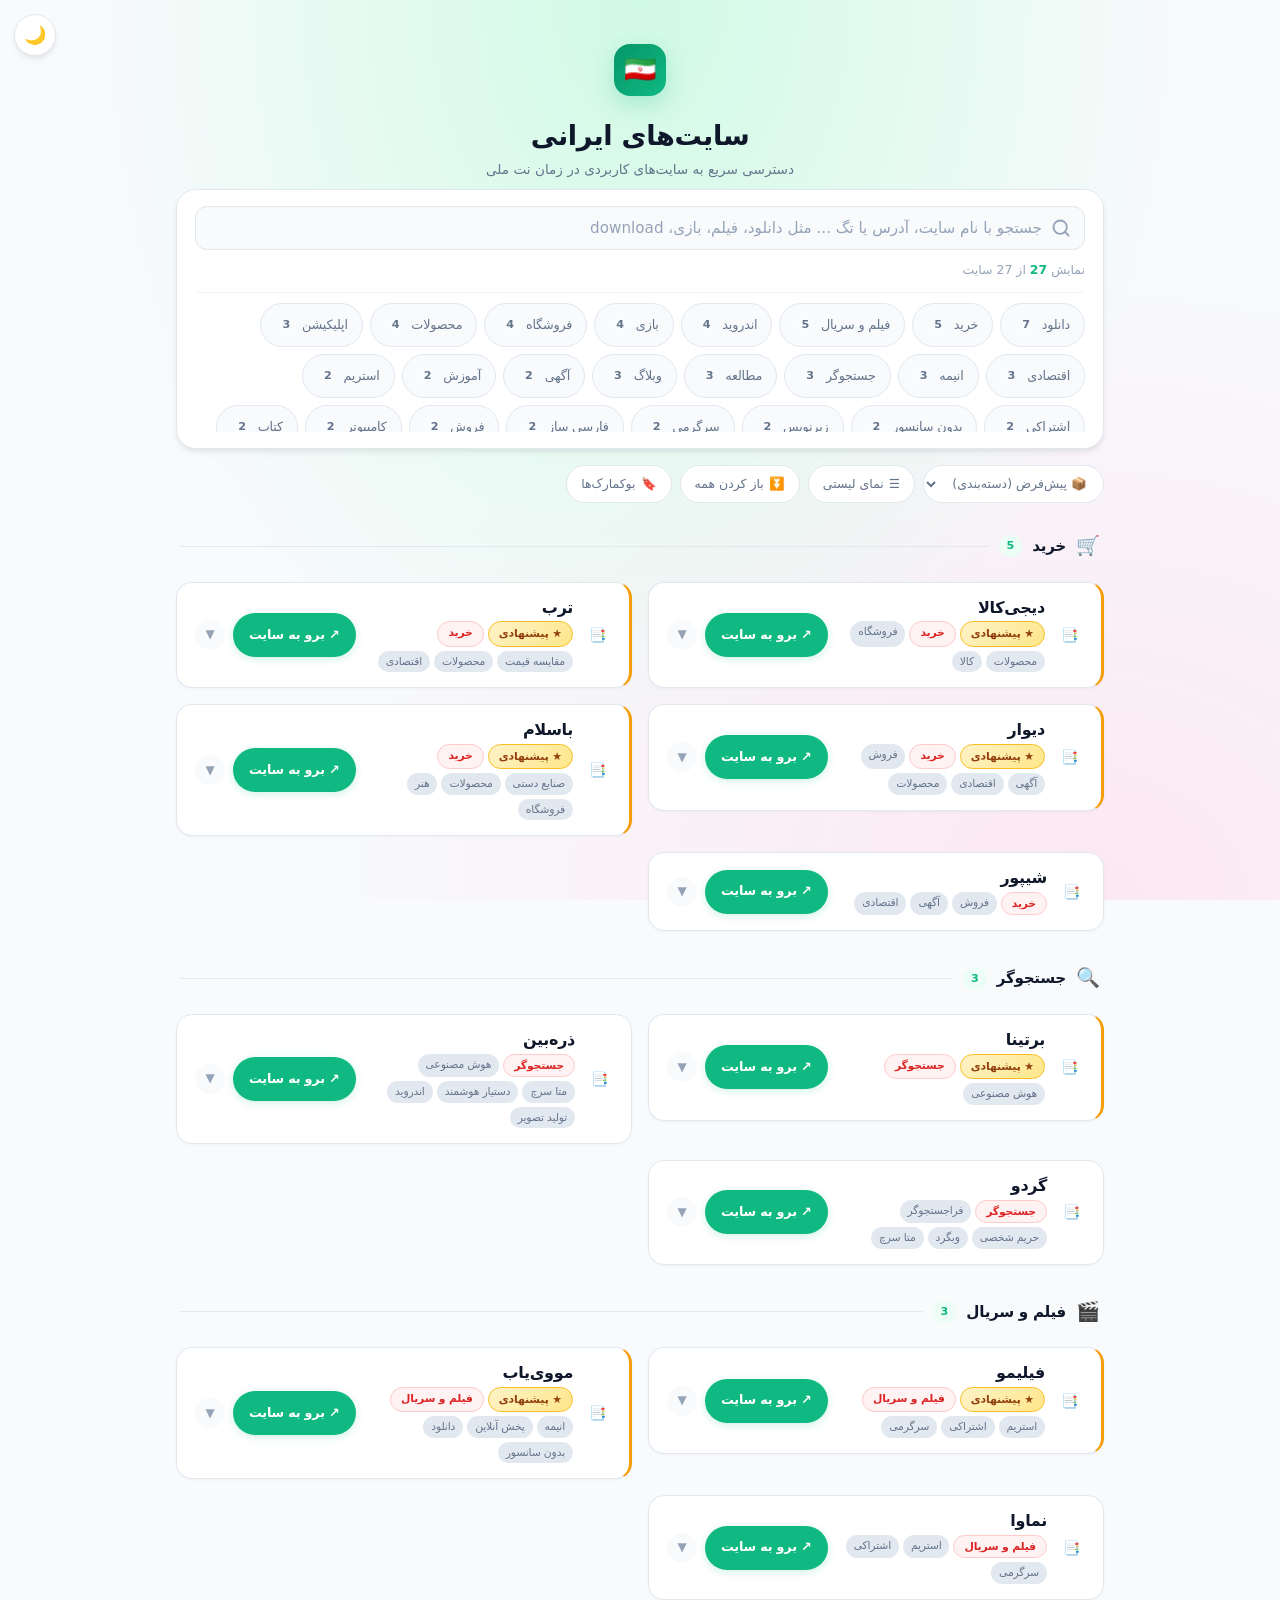
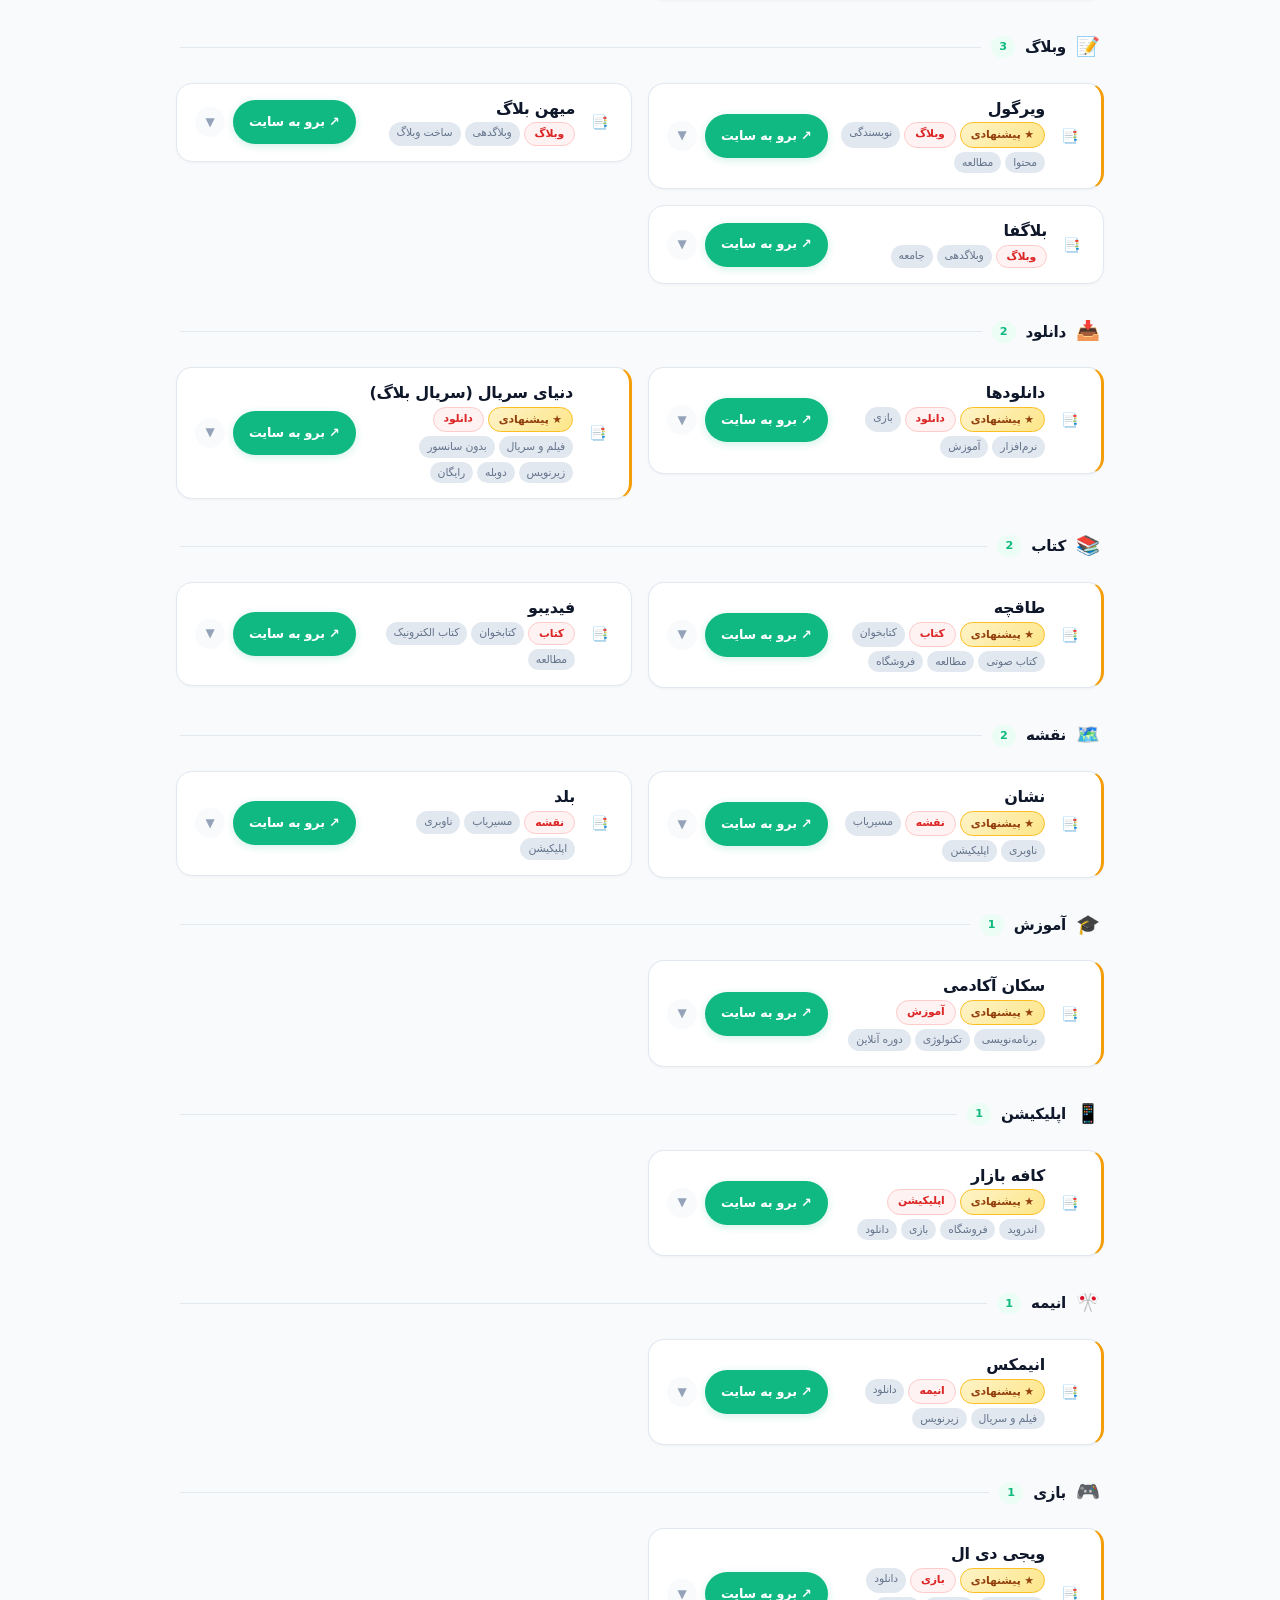
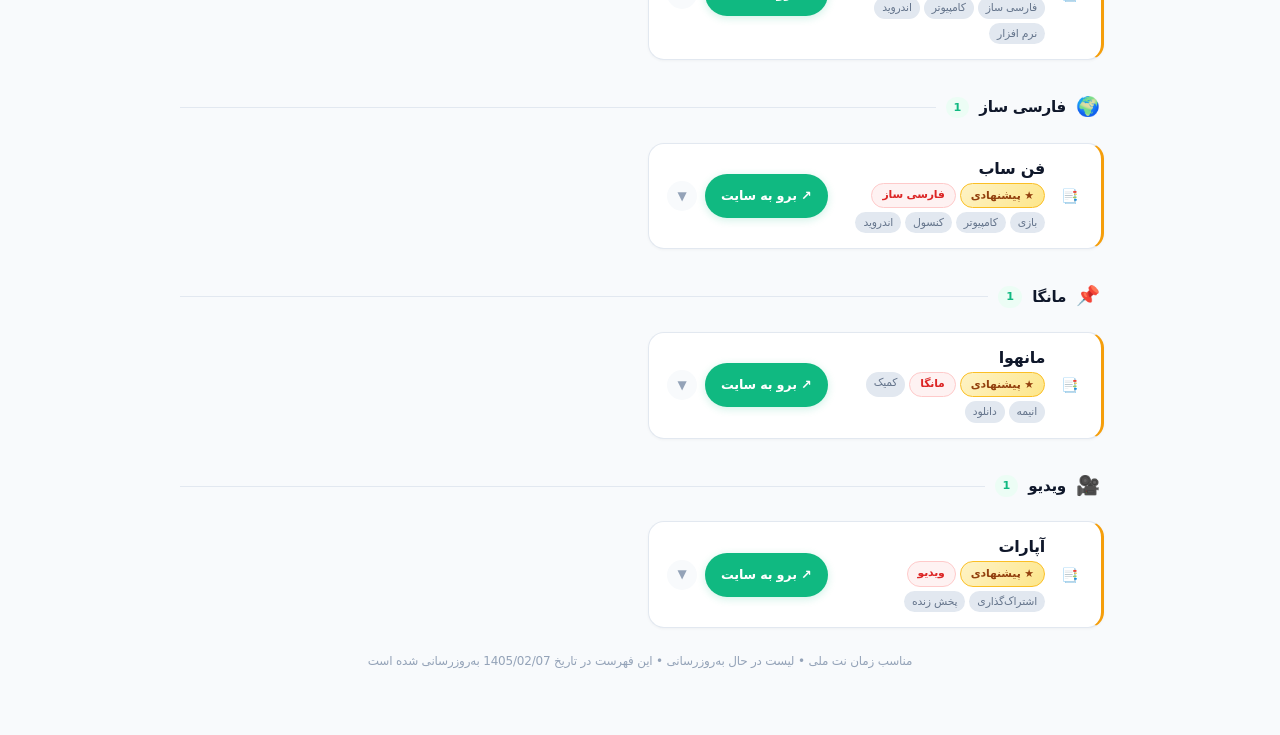
==== commit afb3af65: "Add new content entries for انیمکس and مانهوا Added new entries for 'انیمکس' and 'مانهوا' with relev" ====
--- a/offline.html
+++ b/offline.html
@@ -1754,6 +1754,30 @@
         "icon": "link"
       }
     ]
+  },
+  {
+    "id": 28,
+    "name": "انیمکس",
+    "mainLink": "https://animex.click",
+    "unfilteredLink": "https://animex.click",
+    "description": "دانلود انیمه، فیلم و سریال کره‌ای با لینک مستقیم و زیرنویس فارسی. آرشیو جامع انیمه‌ها و سریال‌های آسیایی با کیفیت بالا.",
+    "tags": ["انیمه", "دانلود", "فیلم و سریال", "زیرنویس"],
+    "recommended": true,
+    "social": {},
+    "donate": null,
+    "customLinks": []
+  },
+  {
+    "id": 29,
+    "name": "مانهوا",
+    "mainLink": "https://m4y.ir",
+    "unfilteredLink": "https://m4y.ir",
+    "description": "دانلود مانگا، مانهوا، مانها، کمیک و انیمه با ترجمه فارسی. بزرگترین مرجع دانلود کمیک و انیمه با زیرنویس و ترجمه فارسی.",
+    "tags": ["مانگا", "کمیک", "انیمه", "دانلود"],
+    "recommended": true,
+    "social": {},
+    "donate": null,
+    "customLinks": []
   }
 ];
 
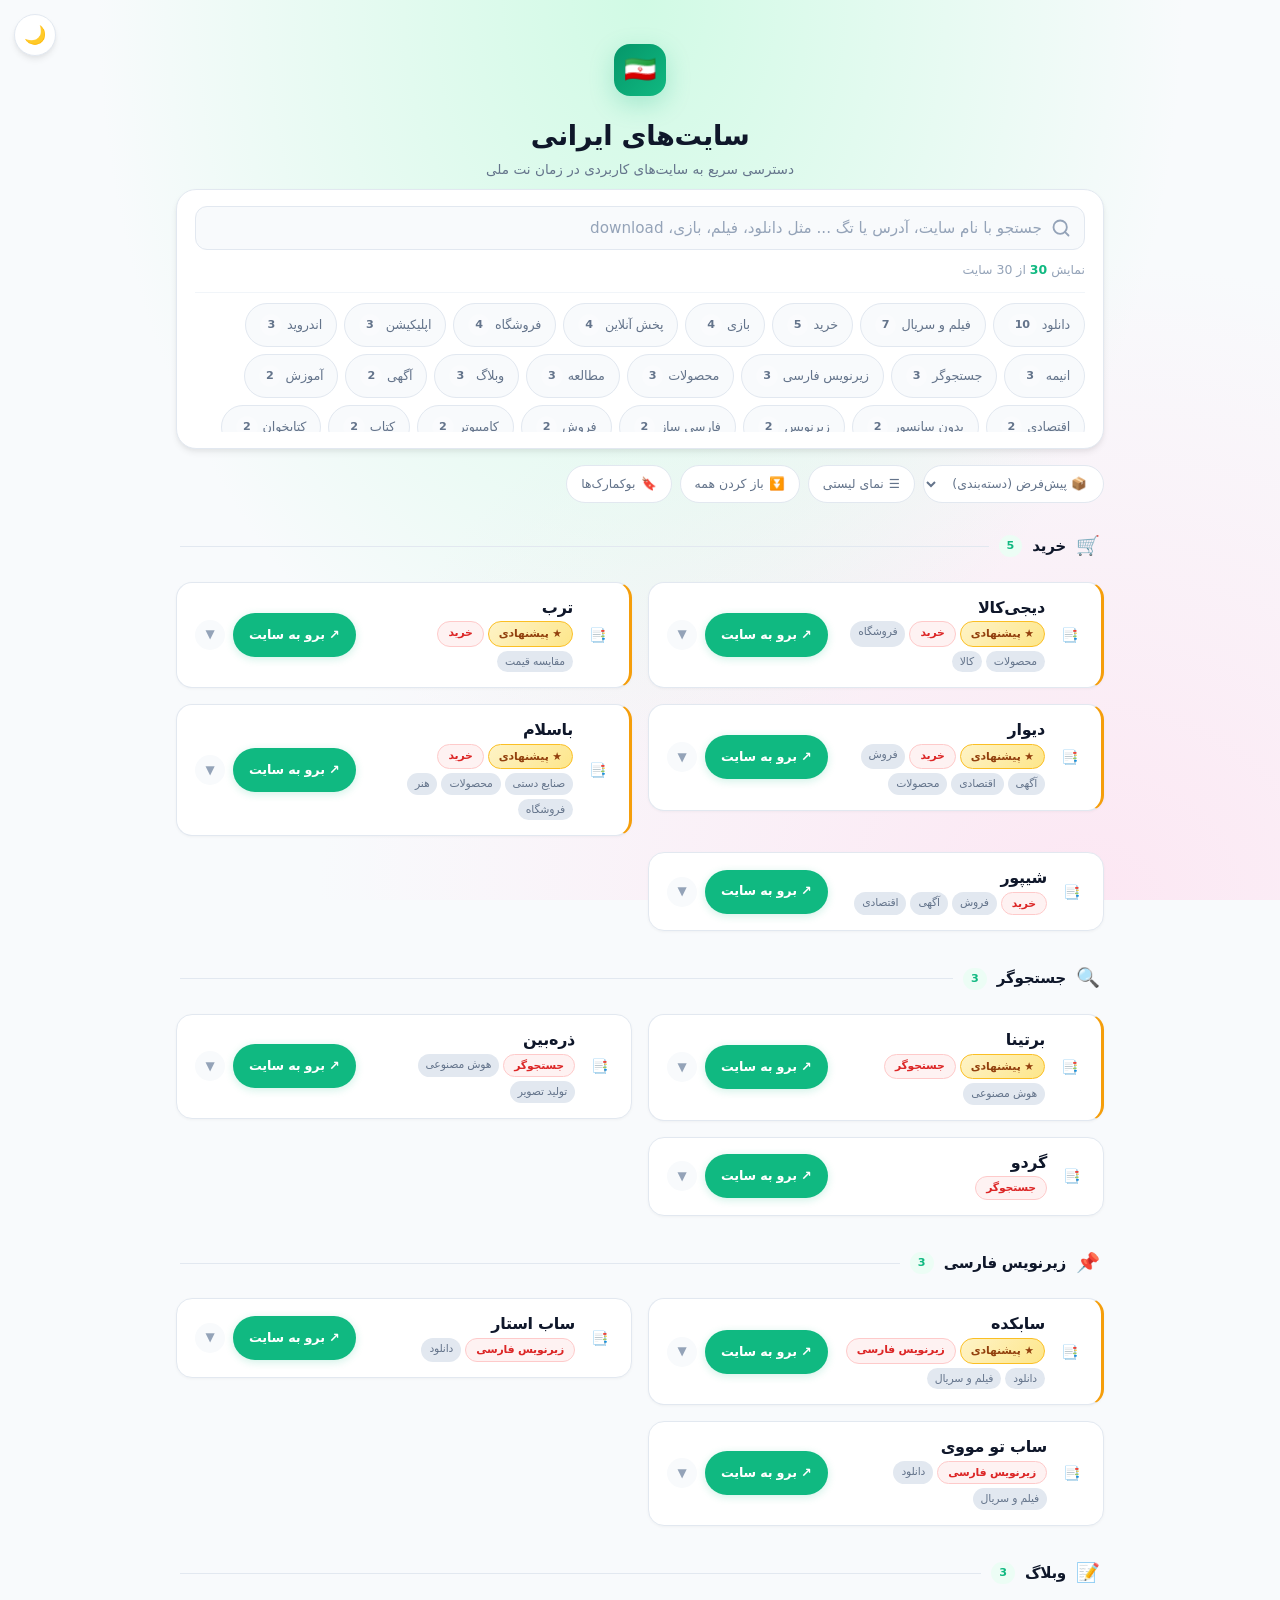
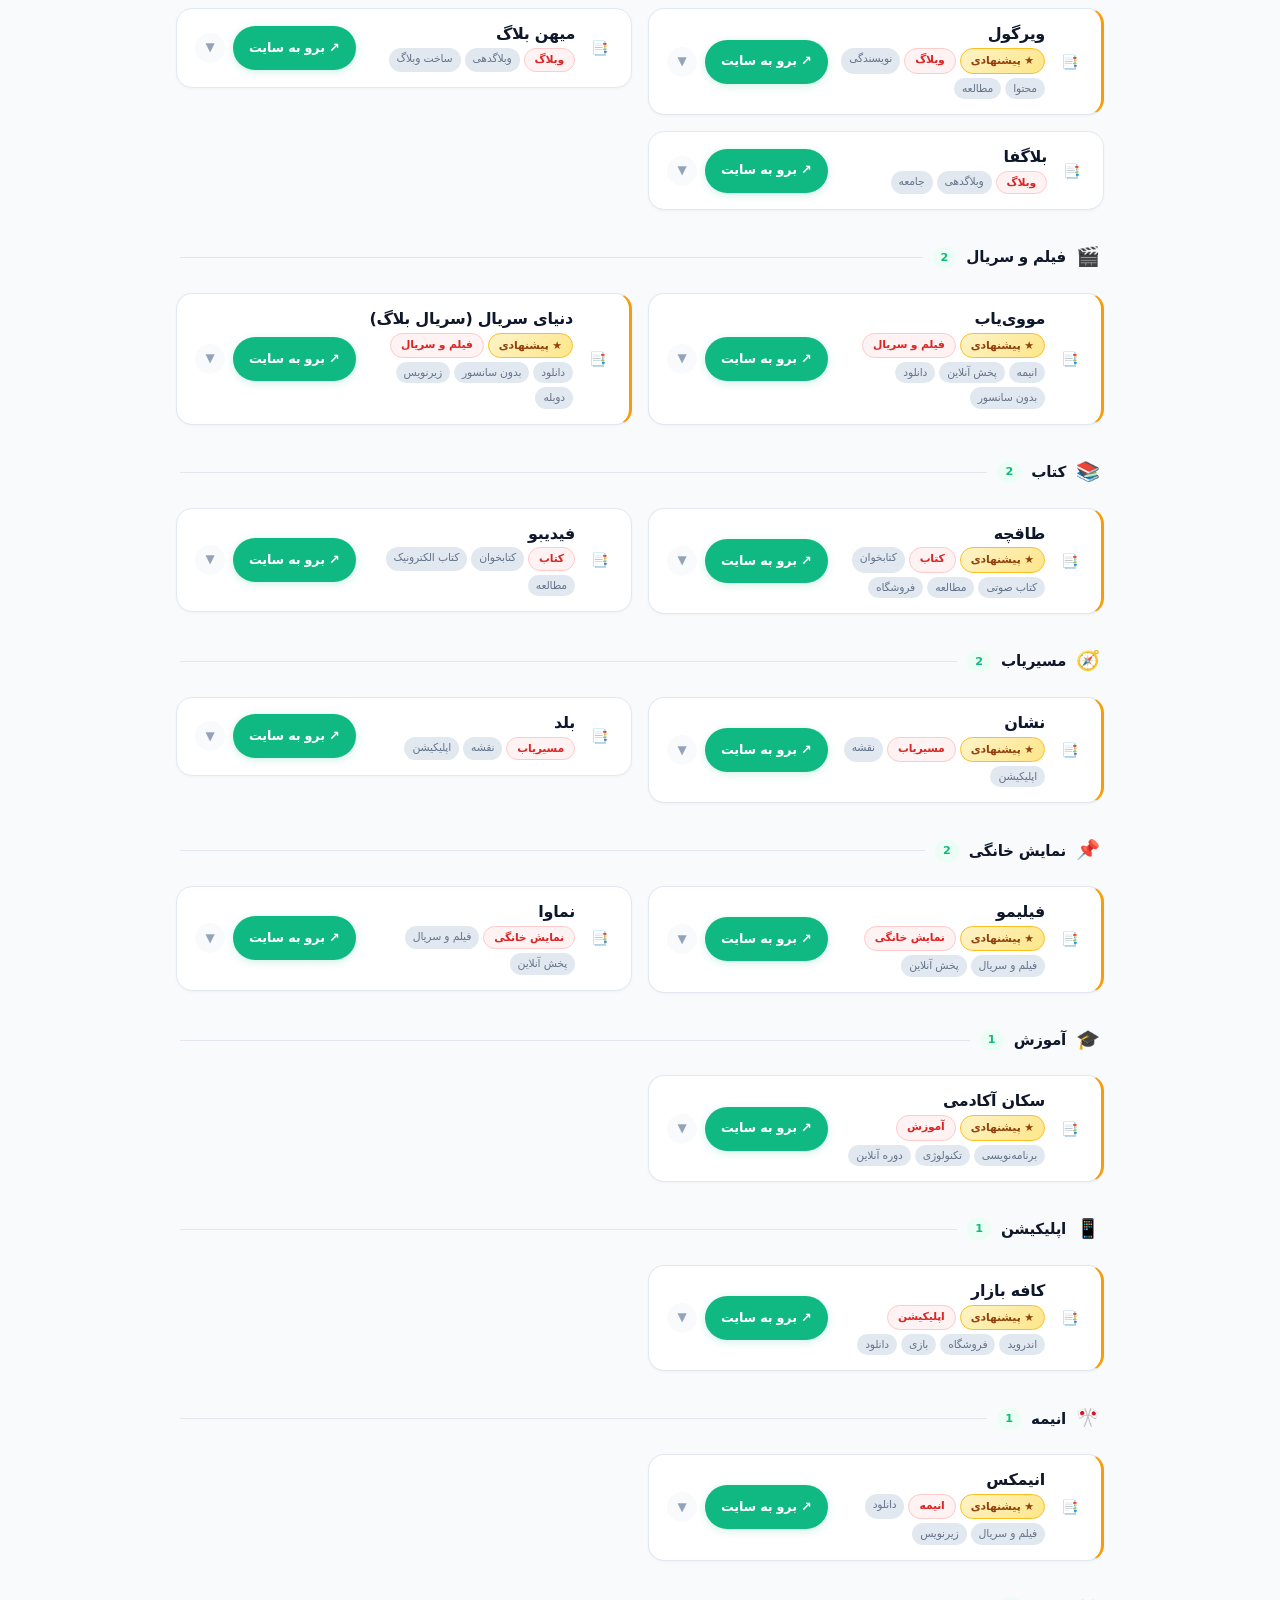
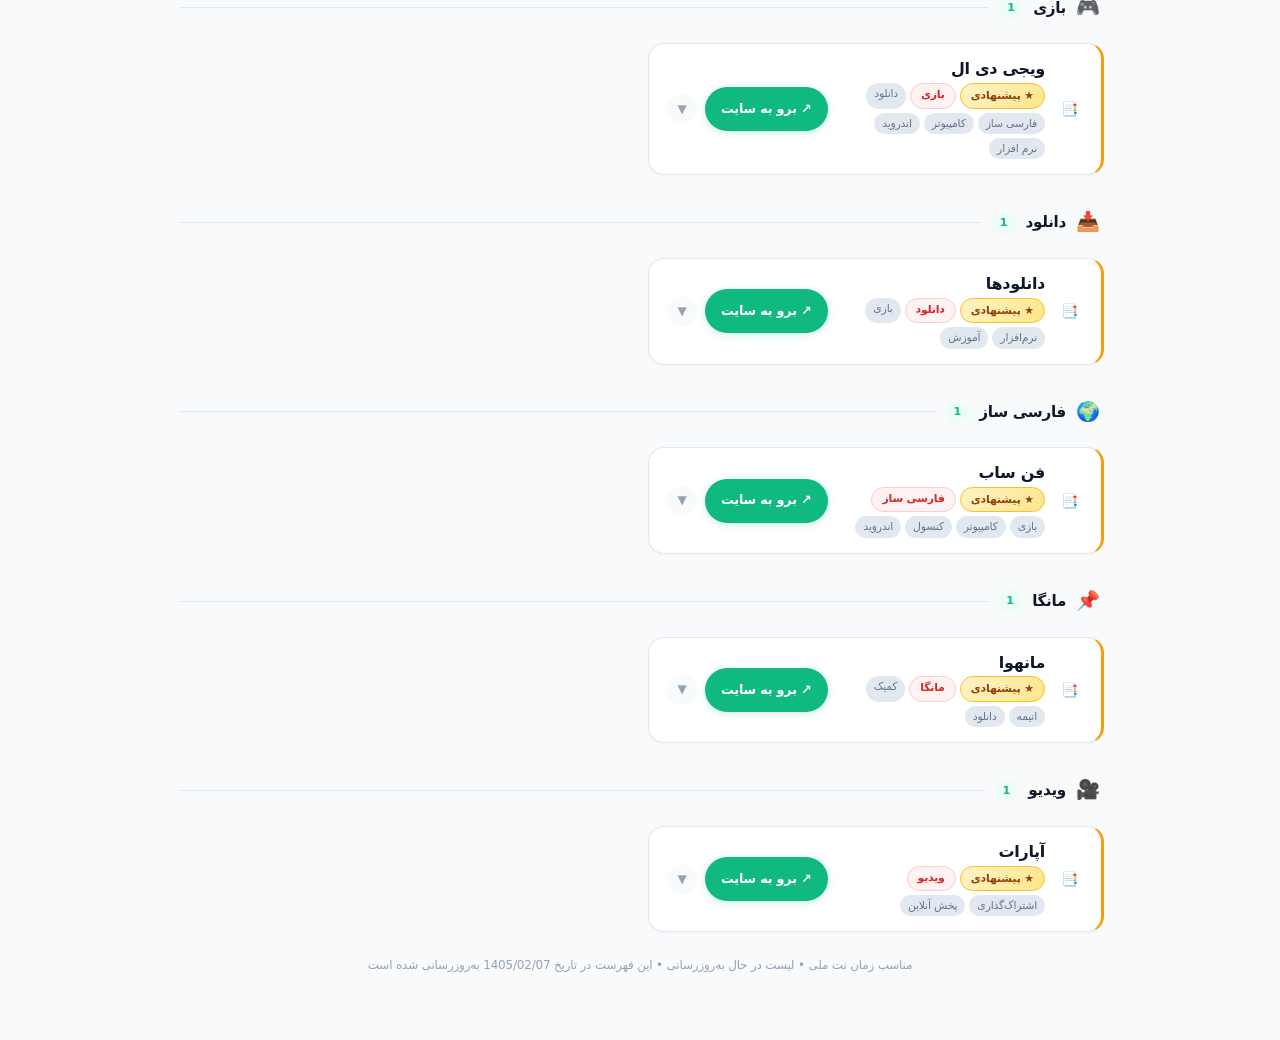
==== commit e95987d9: "Add files via upload" ====
--- a/offline.html
+++ b/offline.html
@@ -1,1254 +1,1259 @@
-<!DOCTYPE html>
-<html lang="fa" dir="rtl">
-<head>
-    <meta charset="UTF-8">
-    <meta name="viewport" content="width=device-width, initial-scale=1.0">
-    <title>سایت‌های ایرانی - نت ملی (آفلاین)</title>
-    <script>
-        // Prevent FOUC: set theme before any rendering
-        (function(){
-            var t = localStorage.getItem('theme');
-            if (!t) t = window.matchMedia('(prefers-color-scheme: dark)').matches ? 'dark' : 'light';
-            document.documentElement.setAttribute('data-theme', t);
-        })();
-    </script>
-    <style>
-/* ═══════════════════════════════════════════════════════════════════
-   style.css — Emerald Green Theme · Production-Ready · Offline Version
-   ═══════════════════════════════════════════════════════════════════ */
-
-:root {
-    --bg: #f8fafc;
-    --surface: #ffffff;
-    --surface-hover: #f8fafc;
-    --primary: #10b981;
-    --primary-light: #34d399;
-    --primary-bg: #ecfdf5;
-    --star: #f59e0b;
-    --star-bg: #fffbeb;
-    --text: #0f172a;
-    --text-secondary: #64748b;
-    --text-muted: #94a3b8;
-    --border: #e2e8f0;
-    --border-light: #f1f5f9;
-    --shadow-sm: 0 1px 2px rgba(0, 0, 0, 0.05);
-    --shadow: 0 1px 3px rgba(0, 0, 0, 0.08), 0 1px 2px rgba(0, 0, 0, 0.04);
-    --shadow-md: 0 4px 6px rgba(0, 0, 0, 0.06), 0 2px 4px rgba(0, 0, 0, 0.04);
-    --shadow-lg: 0 10px 25px rgba(0, 0, 0, 0.08), 0 4px 10px rgba(0, 0, 0, 0.04);
-    --radius-sm: 8px;
-    --radius: 12px;
-    --radius-lg: 16px;
-    --radius-xl: 20px;
-    --transition: 0.2s cubic-bezier(0.4, 0, 0.2, 1);
-    --transition-slow: 0.35s cubic-bezier(0.4, 0, 0.2, 1);
-    --font: 'Tahoma', 'Segoe UI', system-ui, -apple-system, sans-serif;
-    --copy-success: #10b981;
-    --bg-gradient: radial-gradient(ellipse at 50% 0%, #d1fae5 0%, transparent 60%),
-                  radial-gradient(ellipse at 85% 100%, #fce7f3 0%, transparent 50%);
-}
-
-/* ── Dark Mode ──────────────────────── */
-[data-theme="dark"] {
-    --bg: #0f172a;
-    --surface: #1e293b;
-    --surface-hover: #273549;
-    --primary: #34d399;
-    --primary-light: #6ee7b7;
-    --primary-bg: rgba(16, 185, 129, 0.15);
-    --star: #fbbf24;
-    --star-bg: #422006;
-    --text: #f1f5f9;
-    --text-secondary: #94a3b8;
-    --text-muted: #64748b;
-    --border: #334155;
-    --border-light: #1e293b;
-    --shadow-sm: 0 1px 2px rgba(0, 0, 0, 0.3);
-    --shadow: 0 1px 3px rgba(0, 0, 0, 0.4), 0 1px 2px rgba(0, 0, 0, 0.2);
-    --shadow-md: 0 4px 6px rgba(0, 0, 0, 0.4), 0 2px 4px rgba(0, 0, 0, 0.2);
-    --shadow-lg: 0 10px 25px rgba(0, 0, 0, 0.5), 0 4px 10px rgba(0, 0, 0, 0.3);
-    --bg-gradient: radial-gradient(ellipse at 50% 0%, rgba(16, 185, 129, 0.08) 0%, transparent 60%),
-                  radial-gradient(ellipse at 85% 100%, rgba(244, 114, 182, 0.06) 0%, transparent 50%);
-}
-
-* {
-    margin: 0;
-    padding: 0;
-    box-sizing: border-box;
-}
-
-html {
-    scroll-behavior: smooth;
-    -webkit-tap-highlight-color: transparent;
-}
-
-body {
-    font-family: var(--font);
-    background: var(--bg);
-    color: var(--text);
-    line-height: 1.6;
-    min-height: 100vh;
-    -webkit-font-smoothing: antialiased;
-    -moz-osx-font-smoothing: grayscale;
-    background-image: var(--bg-gradient);
-    background-attachment: fixed;
-}
-
-/* ── Global Focus-Visible (Accessibility) ────────────────────── */
-*:focus-visible {
-    outline: 2px solid var(--primary);
-    outline-offset: 2px;
-    border-radius: 4px;
-}
-.tag-chip:focus-visible,
-.btn-go:focus-visible,
-.expanded-link-item:focus-visible {
-    outline-offset: 1px;
-}
-
-/* ── Container ─────────────────────── */
-.container {
-    max-width: 880px;
-    margin: 0 auto;
-    padding: 16px 16px 40px;
-}
-
-/* ── Header ───────────────────────── */
-.header {
-    text-align: center;
-    padding: 28px 20px 8px;
-    position: relative;
-}
-.header-icon {
-    display: inline-block;
-    width: 52px;
-    height: 52px;
-    background: linear-gradient(135deg, #059669 0%, #10b981 100%);
-    border-radius: var(--radius-lg);
-    margin-bottom: 10px;
-    position: relative;
-    box-shadow: 0 8px 24px rgba(16, 185, 129, 0.25);
-}
-.header-icon::after {
-    content: '🇮🇷';
-    position: absolute;
-    inset: 0;
-    display: flex;
-    align-items: center;
-    justify-content: center;
-    font-size: 26px;
-}
-.header h1 {
-    font-size: clamp(1.3rem, 3vw, 1.7rem);
-    font-weight: 700;
-    color: var(--text);
-    letter-spacing: -0.3px;
-}
-.header .subtitle {
-    font-size: 0.85rem;
-    color: var(--text-secondary);
-    margin-top: 2px;
-}
-
-/* ── Search Section ──────────────── */
-.search-section {
-    position: relative;
-    background: var(--surface);
-    border-radius: var(--radius-xl);
-    padding: 16px 18px;
-    margin-bottom: 16px;
-    box-shadow: var(--shadow-md);
-    border: 1px solid var(--border);
-    backdrop-filter: blur(12px);
-    -webkit-backdrop-filter: blur(12px);
-    transition: box-shadow var(--transition);
-}
-.search-section:focus-within {
-    box-shadow: var(--shadow-lg), 0 0 0 3px rgba(16, 185, 129, 0.12);
-    border-color: var(--border);
-}
-.search-wrapper {
-    position: relative;
-    display: flex;
-    align-items: center;
-    gap: 10px;
-}
-.search-icon {
-    position: absolute;
-    right: 14px;
-    top: 50%;
-    transform: translateY(-50%);
-    pointer-events: none;
-    z-index: 2;
-    color: var(--text-muted);
-    transition: color var(--transition);
-}
-.search-wrapper:focus-within .search-icon {
-    color: var(--primary-light);
-}
-.search-icon svg {
-    display: block;
-    width: 20px;
-    height: 20px;
-}
-#searchInput {
-    flex: 1;
-    width: 100%;
-    padding: 12px 42px 12px 14px;
-    border: 1.5px solid var(--border);
-    border-radius: var(--radius);
-    font-family: var(--font);
-    font-size: 0.95rem;
-    background: var(--surface-hover);
-    color: var(--text);
-    transition: all var(--transition);
-    outline: none;
-    direction: rtl;
-}
-#searchInput::placeholder {
-    color: var(--text-muted);
-}
-#searchInput:focus {
-    border-color: var(--primary-light);
-    background: var(--surface);
-    box-shadow: 0 0 0 3px rgba(16, 185, 129, 0.06);
-}
-.clear-search {
-    display: none;
-    position: absolute;
-    left: 10px;
-    top: 50%;
-    transform: translateY(-50%);
-    background: var(--border);
-    border: none;
-    border-radius: 50%;
-    width: 26px;
-    height: 26px;
-    cursor: pointer;
-    font-size: 14px;
-    color: var(--text-secondary);
-    align-items: center;
-    justify-content: center;
-    transition: all var(--transition);
-    z-index: 2;
-    line-height: 1;
-}
-.clear-search.visible {
-    display: flex;
-}
-.clear-search:hover {
-    background: var(--text-muted);
-    color: var(--surface);
-}
-.results-count {
-    font-size: 0.78rem;
-    color: var(--text-muted);
-    margin-top: 10px;
-    text-align: right;
-    transition: all var(--transition);
-}
-.results-count strong {
-    color: var(--primary);
-    font-weight: 700;
-}
-
-/* ── Tag Chips ────────────────────── */
-.tags-container {
-    display: flex;
-    flex-wrap: wrap;
-    gap: 7px;
-    margin-top: 12px;
-    padding-top: 10px;
-    border-top: 1px solid var(--border-light);
-    max-height: 140px;
-    overflow-y: auto;
-    scrollbar-width: thin;
-    scrollbar-color: #cbd5e1 transparent;
-    -webkit-overflow-scrolling: touch;
-}
-.tags-container::-webkit-scrollbar {
-    width: 4px;
-}
-.tags-container::-webkit-scrollbar-track {
-    background: transparent;
-    border-radius: 8px;
-}
-.tags-container::-webkit-scrollbar-thumb {
-    background: #cbd5e1;
-    border-radius: 8px;
-}
-.tag-chip {
-    display: inline-flex;
-    align-items: center;
-    gap: 5px;
-    padding: 7px 14px;
-    border-radius: 50px;
-    font-size: 0.8rem;
-    font-weight: 500;
-    cursor: pointer;
-    user-select: none;
-    white-space: nowrap;
-    transition: all var(--transition);
-    border: 1.5px solid var(--border);
-    background: var(--surface-hover);
-    color: var(--text-secondary);
-    font-family: var(--font);
-    letter-spacing: -0.2px;
-    min-height: 44px;
-}
-.tag-chip:hover {
-    background: var(--primary-bg);
-    border-color: var(--border);
-    color: var(--primary);
-    transform: translateY(-1px);
-    box-shadow: var(--shadow-sm);
-}
-.tag-chip:active {
-    transform: scale(0.96);
-}
-.tag-chip.active {
-    background: var(--primary);
-    border-color: var(--primary);
-    color: #fff;
-    font-weight: 600;
-    box-shadow: 0 4px 12px rgba(16, 185, 129, 0.3);
-}
-.tag-chip .tag-count {
-    font-size: 0.7rem;
-    background: rgba(255, 255, 255, 0.25);
-    border-radius: 50px;
-    padding: 2px 7px;
-    font-weight: 600;
-}
-.tag-chip.active .tag-count {
-    background: rgba(255, 255, 255, 0.3);
-}
-.reset-tags {
-    display: none;
-    font-size: 0.75rem;
-    color: #ef4444;
-    cursor: pointer;
-    padding: 7px 12px;
-    border-radius: 50px;
-    background: #450a0a;
-    border: 1px solid #7f1d1d;
-    font-family: var(--font);
-    transition: all var(--transition);
-    white-space: nowrap;
-}
-.reset-tags.visible {
-    display: inline-flex;
-    align-items: center;
-    gap: 4px;
-}
-.reset-tags:hover {
-    background: #7f1d1d;
-    border-color: #991b1b;
-}
-
-/* ── Site Cards Grid (auto-fit / minmax) ───────────────── */
-.sites-grid {
-    display: grid;
-    grid-template-columns: repeat(auto-fit, minmax(min(300px, 100%), 1fr));
-    gap: 1rem;
-    align-items: start;
-}
-
-/* ── View: List Mode ───────────────── */
-.sites-grid.list-view {
-    grid-template-columns: 1fr;
-    gap: 0.5rem;
-}
-.sites-grid.list-view .site-card {
-    border-radius: var(--radius-sm);
-}
-.sites-grid.list-view .card-main {
-    padding: 8px 12px;
-    min-height: auto;
-}
-.sites-grid.list-view .card-description-preview {
-    display: inline;
-    font-size: 0.78rem;
-    color: var(--text-muted);
-    margin-right: 8px;
-}
-.sites-grid.list-view .site-card.expanded .card-expanded {
-    max-height: 800px;
-}
-.sites-grid.list-view .card-tags-row {
-    display: none;
-}
-.sites-grid.list-view .site-card.expanded .card-tags-row {
-    display: flex;
-}
-
-/* ── Category Header ─────────────── */
-.category-header {
-    grid-column: 1 / -1;
-    display: flex;
-    align-items: center;
-    gap: 10px;
-    margin-top: 16px;
-    margin-bottom: 4px;
-    padding: 0 4px;
-}
-.category-header:first-child {
-    margin-top: 0;
-}
-.category-header-icon {
-    font-size: 1.2rem;
-}
-.category-header-title {
-    font-size: 0.95rem;
-    font-weight: 700;
-    color: var(--text);
-    letter-spacing: -0.3px;
-}
-.category-header-count {
-    font-size: 0.7rem;
-    font-weight: 600;
-    background: var(--primary-bg);
-    color: var(--primary);
-    padding: 2px 8px;
-    border-radius: 50px;
-}
-.category-header-line {
-    flex: 1;
-    height: 1px;
-    background: var(--border);
-}
-
-/* ── Toolbar Row (Sort, View, Expand) ────── */
-.toolbar-row {
-    display: flex;
-    align-items: center;
-    gap: 8px;
-    margin-bottom: 12px;
-    flex-wrap: wrap;
-}
-.toolbar-btn {
-    display: inline-flex;
-    align-items: center;
-    gap: 5px;
-    padding: 7px 14px;
-    border-radius: 50px;
-    font-size: 0.78rem;
-    font-weight: 500;
-    cursor: pointer;
-    transition: all var(--transition);
-    border: 1.5px solid var(--border);
-    background: var(--surface);
-    color: var(--text-secondary);
-    font-family: var(--font);
-    white-space: nowrap;
-    min-height: 38px;
-}
-.toolbar-btn:hover {
-    background: var(--primary-bg);
-    color: var(--primary);
-    border-color: var(--primary);
-}
-.toolbar-btn.active {
-    background: var(--primary);
-    color: #fff;
-    border-color: var(--primary);
-}
-.sort-select {
-    padding: 7px 12px;
-    border-radius: 50px;
-    font-size: 0.78rem;
-    font-weight: 500;
-    cursor: pointer;
-    transition: all var(--transition);
-    border: 1.5px solid var(--border);
-    background: var(--surface);
-    color: var(--text-secondary);
-    font-family: var(--font);
-    outline: none;
-    min-height: 38px;
-    direction: rtl;
-}
-.sort-select:focus {
-    border-color: var(--primary);
-    box-shadow: 0 0 0 3px rgba(16, 185, 129, 0.1);
-}
-
-/* ── Bookmark Star ────────────────── */
-.bookmark-btn {
-    flex-shrink: 0;
-    width: 28px;
-    height: 28px;
-    display: flex;
-    align-items: center;
-    justify-content: center;
-    font-size: 14px;
-    color: var(--text-muted);
-    transition: all var(--transition);
-    cursor: pointer;
-    border: none;
-    background: none;
-    border-radius: 50%;
-    padding: 0;
-}
-.bookmark-btn:hover {
-    color: var(--star);
-    background: var(--star-bg);
-}
-.bookmark-btn.bookmarked {
-    color: var(--star);
-    animation: starPop 0.4s ease;
-}
-
-/* ── Site Card ────────────────────── */
-.site-card {
-    background: var(--surface);
-    border-radius: var(--radius-lg);
-    border: 1px solid #e2e8f0;
-    cursor: pointer;
-    transition: all var(--transition-slow);
-    box-shadow: 0 1px 3px rgba(0, 0, 0, 0.04);
-    position: relative;
-    overflow: hidden;
-    display: flex;
-    flex-direction: column;
-    animation: fadeInUp 0.4s ease forwards;
-    opacity: 0;
-    transform: translateY(8px);
-}
-.site-card.visible {
-    opacity: 1;
-    transform: translateY(0);
-}
-.site-card.hidden {
-    display: none;
-}
-@keyframes fadeInUp {
-    to {
-        opacity: 1;
-        transform: translateY(0);
-    }
-}
-.site-card:hover {
-    box-shadow: 0 10px 25px rgba(0, 0, 0, 0.1);
-    border-color: var(--text-muted);
-    transform: translateY(-3px);
-}
-.site-card.expanded {
-    box-shadow: 0 10px 25px rgba(0, 0, 0, 0.1);
-    border-color: var(--primary);
-    background: var(--surface-hover);
-    transform: translateY(-3px);
-}
-.site-card.recommended {
-    border-right: 3px solid var(--star);
-}
-
-/* ── Recommended Badge ────────────── */
-.recommended-badge {
-    display: inline-flex;
-    align-items: center;
-    gap: 3px;
-    padding: 3px 10px;
-    background: linear-gradient(135deg, #fef3c7, #fde68a);
-    color: #92400e;
-    border-radius: 50px;
-    font-size: 0.68rem;
-    font-weight: 700;
-    letter-spacing: -0.1px;
-    border: 1px solid #fbbf24;
-    white-space: nowrap;
-}
-[data-theme="dark"] .recommended-badge {
-    background: linear-gradient(135deg, #78350f, #92400e);
-    color: #fbbf24;
-    border-color: #b45309;
-}
-
-/* ── Card Main Row ────────────────── */
-.card-main {
-    display: flex;
-    align-items: center;
-    gap: 10px;
-    padding: 13px 14px;
-    min-height: 56px;
-    flex-wrap: wrap;
-}
-.card-star {
-    flex-shrink: 0;
-    width: 28px;
-    height: 28px;
-    display: flex;
-    align-items: center;
-    justify-content: center;
-    font-size: 18px;
-    color: var(--text-muted);
-    transition: all var(--transition);
-}
-.card-star.active {
-    color: var(--star);
-    animation: starPop 0.4s ease;
-}
-@keyframes starPop {
-    0%,
-    100% {
-        transform: scale(1);
-    }
-    50% {
-        transform: scale(1.35);
-    }
-}
-.card-star svg {
-    width: 22px;
-    height: 22px;
-    display: block;
-}
-.card-info {
-    flex: 1;
-    min-width: 120px;
-}
-.card-name {
-    font-weight: 600;
-    font-size: 0.95rem;
-    color: var(--text);
-    letter-spacing: -0.3px;
-    line-height: 1.3;
-}
-.card-tags-row {
-    display: flex;
-    flex-wrap: wrap;
-    gap: 4px;
-    margin-top: 3px;
-}
-.card-tag-mini {
-    font-size: 0.68rem;
-    padding: 2px 8px;
-    border-radius: 50px;
-    background: var(--border);
-    color: var(--text-secondary);
-    font-weight: 500;
-    letter-spacing: -0.2px;
-}
-.card-tag-main {
-    font-size: 0.68rem;
-    padding: 2px 10px;
-    border-radius: 50px;
-    background: #fef2f2;
-    color: #dc2626;
-    font-weight: 700;
-    letter-spacing: -0.2px;
-    border: 1px solid #fecaca;
-}
-[data-theme="dark"] .card-tag-main {
-    background: rgba(220, 38, 38, 0.15);
-    color: #f87171;
-    border-color: rgba(220, 38, 38, 0.3);
-}
-.card-actions {
-    display: flex;
-    align-items: center;
-    gap: 8px;
-    flex-shrink: 0;
-    margin-right: auto;
-}
-.btn-go {
-    display: inline-flex;
-    align-items: center;
-    gap: 5px;
-    padding: 8px 16px;
-    border-radius: 50px;
-    font-size: 0.8rem;
-    font-weight: 600;
-    cursor: pointer;
-    text-decoration: none;
-    border: none;
-    background: var(--primary);
-    color: #fff;
-    transition: all var(--transition);
-    white-space: nowrap;
-    font-family: var(--font);
-    letter-spacing: -0.2px;
-    box-shadow: 0 2px 8px rgba(16, 185, 129, 0.2);
-    position: relative;
-    z-index: 2;
-    min-height: 44px;
-    min-width: 44px;
-}
-.btn-go:hover {
-    background: #059669;
-    box-shadow: 0 4px 16px rgba(16, 185, 129, 0.35);
-    transform: translateY(-1px);
-}
-.btn-go:active {
-    transform: scale(0.95);
-}
-.btn-go svg {
-    width: 14px;
-    height: 14px;
-}
-.expand-arrow {
-    flex-shrink: 0;
-    width: 30px;
-    height: 30px;
-    border-radius: 50%;
-    display: flex;
-    align-items: center;
-    justify-content: center;
-    transition: all var(--transition);
-    color: var(--text-muted);
-    font-size: 12px;
-    background: var(--surface-hover);
-}
-.site-card.expanded .expand-arrow {
-    transform: rotate(180deg);
-    background: var(--primary-bg);
-    color: var(--primary);
-}
-.expand-arrow svg {
-    width: 14px;
-    height: 14px;
-    transition: transform var(--transition);
-}
-
-/* ── Expanded Content ─────────────── */
-.card-expanded {
-    max-height: 0;
-    opacity: 0;
-    overflow: hidden;
-    transition: all var(--transition-slow);
-    border-top: 0px solid transparent;
-    padding: 0 14px;
-    background: transparent;
-    display: flex;
-    flex-direction: column;
-    gap: 0;
-}
-.site-card.expanded .card-expanded {
-    max-height: 600px;
-    opacity: 1;
-    padding: 14px;
-    border-top: 1px solid var(--border);
-    gap: 10px;
-}
-.expanded-description {
-    font-size: 0.85rem;
-    color: var(--text-secondary);
-    line-height: 1.7;
-}
-.expanded-links {
-    display: flex;
-    flex-wrap: wrap;
-    gap: 8px;
-}
-.expanded-link-item {
-    display: inline-flex;
-    align-items: center;
-    gap: 5px;
-    font-size: 0.78rem;
-    padding: 8px 14px;
-    border-radius: 50px;
-    background: var(--surface-hover);
-    color: var(--text-secondary);
-    text-decoration: none;
-    transition: all var(--transition);
-    border: 1.5px solid transparent;
-    font-family: var(--font);
-    cursor: pointer;
-    user-select: none;
-    position: relative;
-    min-height: 44px;
-}
-.expanded-link-item:hover {
-    background: var(--border);
-    border-color: var(--text-muted);
-    color: var(--text);
-    transform: translateY(-1px);
-    box-shadow: var(--shadow-sm);
-}
-.expanded-link-item:active {
-    transform: scale(0.95);
-}
-.expanded-link-item.unfiltered {
-    background: #fef3c7;
-    color: #92400e;
-    border-color: #fde68a;
-    font-weight: 600;
-}
-.expanded-link-item.unfiltered:hover {
-    background: #fde68a;
-    border-color: #fcd34d;
-    color: #78350f;
-}
-.expanded-link-item.copy-success {
-    background: #064e3b !important;
-    color: #6ee7b7 !important;
-    border-color: #065f46 !important;
-    font-weight: 700 !important;
-    animation: copyPulse 0.5s ease;
-}
-@keyframes copyPulse {
-    0%,
-    100% {
-        transform: scale(1);
-    }
-    30% {
-        transform: scale(1.08);
-    }
-    60% {
-        transform: scale(0.97);
-    }
-}
-.expanded-link-label {
-    font-size: 0.7rem;
-    font-weight: 600;
-    color: var(--text-secondary);
-    letter-spacing: -0.2px;
-}
-
-/* ── Social Media Badges ──────────── */
-.social-title {
-    font-size: 0.75rem;
-    font-weight: 700;
-    color: #64748b;
-    letter-spacing: -0.2px;
-    margin-bottom: 2px;
-}
-.social-badges {
-    display: flex;
-    flex-wrap: wrap;
-    gap: 6px;
-}
-.social-badge {
-    display: inline-flex;
-    align-items: center;
-    gap: 4px;
-    padding: 5px 10px;
-    border-radius: 50px;
-    font-size: 0.7rem;
-    font-weight: 600;
-    text-decoration: none;
-    color: #fff;
-    transition: all var(--transition);
-    white-space: nowrap;
-    letter-spacing: -0.2px;
-    font-family: var(--font);
-}
-.social-badge:hover {
-    transform: translateY(-2px);
-    box-shadow: 0 4px 10px rgba(0, 0, 0, 0.2);
-    filter: brightness(1.1);
-}
-.social-badge:active {
-    transform: scale(0.93);
-}
-.social-telegram {
-    background: #26A5E4;
-}
-.social-instagram {
-    background: #E4405F;
-}
-.social-twitter {
-    background: #1DA1F2;
-}
-.social-youtube {
-    background: #FF0000;
-}
-.social-eitaa {
-    background: #F78F1E;
-}
-.social-rubika {
-    background: #00BFA5;
-}
-.social-soroush {
-    background: #5B4DA8;
-}
-.social-bale {
-    background: #4CAF50;
-}
-.social-aparat {
-    background: #ED145B;
-}
-.social-whatsapp {
-    background: #25D366;
-}
-.social-linkedin {
-    background: #0A66C2;
-}
-.social-discord {
-    background: #5865F2;
-}
-.social-custom {
-    background: #6366f1;
-}
-.custom-links-badges {
-    display: flex;
-    flex-wrap: wrap;
-    gap: 8px;
-    margin-top: 10px;
-    padding-top: 10px;
-    border-top: 1px dashed rgba(100, 116, 139, 0.25);
-}
-
-/* ── Empty State ──────────────────── */
-.empty-state {
-    display: none;
-    flex-direction: column;
-    align-items: center;
-    justify-content: center;
-    padding: 48px 20px;
-    text-align: center;
-    grid-column: 1 / -1;
-}
-.empty-state.visible {
-    display: flex;
-}
-.empty-icon {
-    font-size: 56px;
-    margin-bottom: 14px;
-    opacity: 0.7;
-}
-.empty-state h3 {
-    font-size: 1.1rem;
-    color: var(--text);
-    margin-bottom: 4px;
-}
-.empty-state p {
-    font-size: 0.85rem;
-    color: var(--text-muted);
-}
-
-/* ── Footer ───────────────────────── */
-.footer {
-    text-align: center;
-    padding: 24px 16px;
-    font-size: 0.75rem;
-    color: var(--text-muted);
-    letter-spacing: -0.2px;
-}
-
-/* ── Dark Mode: Category Header ──── */
-[data-theme="dark"] .category-header-title {
-    color: var(--text);
-}
-[data-theme="dark"] .toolbar-btn {
-    background: var(--surface);
-    border-color: var(--border);
-}
-[data-theme="dark"] .sort-select {
-    background: var(--surface);
-    border-color: var(--border);
-    color: var(--text-secondary);
-}
-[data-theme="dark"] .sort-select option {
-    background: var(--surface);
-    color: var(--text);
-}
-
-/* ── Responsive Fine-tuning ───────── */
-@media (max-width: 480px) {
-    .container {
-        padding: 8px 8px 32px;
-    }
-    .search-section {
-        padding: 12px 10px;
-        border-radius: var(--radius-lg);
-        margin-bottom: 10px;
-    }
-    #searchInput {
-        padding: 10px 38px 10px 10px;
-        font-size: 16px;
-    }
-    .card-main {
-        padding: 10px 10px;
-        gap: 6px;
-    }
-    .card-name {
-        font-size: 0.85rem;
-    }
-    .btn-go {
-        padding: 7px 12px;
-        font-size: 0.73rem;
-        gap: 3px;
-    }
-    .btn-go svg {
-        width: 12px;
-        height: 12px;
-    }
-    .tag-chip {
-        padding: 5px 10px;
-        font-size: 0.72rem;
-    }
-    .card-expanded {
-        padding: 0 10px;
-    }
-    .site-card.expanded .card-expanded {
-        padding: 10px;
-    }
-    .social-badge {
-        padding: 4px 8px;
-        font-size: 0.65rem;
-    }
-    .expand-arrow {
-        width: 26px;
-        height: 26px;
-    }
-    .expanded-link-item {
-        padding: 6px 10px;
-        font-size: 0.72rem;
-    }
-    .toolbar-row {
-        gap: 5px;
-    }
-    .toolbar-btn {
-        padding: 6px 10px;
-        font-size: 0.72rem;
-    }
-    .sort-select {
-        padding: 6px 10px;
-        font-size: 0.72rem;
-    }
-    .category-header-title {
-        font-size: 0.85rem;
-    }
-    .modal-box {
-        margin: 10px;
-        border-radius: var(--radius-lg);
-    }
-}
-@media (min-width: 1024px) {
-    .container {
-        max-width: 960px;
-    }
-    .card-main {
-        padding: 15px 18px;
-    }
-    .card-name {
-        font-size: 1rem;
-    }
-}
-@media (min-width: 1300px) {
-    .container {
-        max-width: 1050px;
-    }
-}
-
-/* ─── Donate Badge ─── */
-.donate-section {
-    margin-top: 12px;
-    padding-top: 12px;
-    border-top: 1px dashed rgba(239, 68, 68, 0.3);
-}
-.donate-badge {
-    display: inline-flex;
-    align-items: center;
-    gap: 6px;
-    padding: 6px 14px;
-    background: linear-gradient(135deg, #fee2e2, #fecaca);
-    color: #991b1b;
-    border-radius: 20px;
-    font-size: 12px;
-    font-weight: 600;
-    text-decoration: none;
-    transition: all 0.2s ease;
-    border: 1px solid rgba(239, 68, 68, 0.2);
-}
-.donate-badge:hover {
-    background: linear-gradient(135deg, #fecaca, #fca5a5);
-    transform: translateY(-1px);
-    box-shadow: 0 2px 8px rgba(239, 68, 68, 0.2);
-}
-.donate-badge i {
-    color: #ef4444;
-    animation: heartbeat 1.5s ease-in-out infinite;
-}
-@keyframes heartbeat {
-    0%, 100% { transform: scale(1); }
-    50% { transform: scale(1.2); }
-}
-
-/* ─── Dark Mode Toggle ─── */
-.theme-toggle {
-    position: fixed;
-    top: 14px;
-    left: 14px;
-    z-index: 1000;
-    width: 42px;
-    height: 42px;
-    border-radius: 50%;
-    border: 1.5px solid var(--border);
-    background: var(--surface);
-    color: var(--text);
-    cursor: pointer;
-    display: flex;
-    align-items: center;
-    justify-content: center;
-    font-size: 18px;
-    box-shadow: var(--shadow-md);
-    transition: all var(--transition);
-    backdrop-filter: blur(12px);
-    -webkit-backdrop-filter: blur(12px);
-}
-.theme-toggle:hover {
-    background: var(--surface-hover);
-    transform: scale(1.08);
-    box-shadow: var(--shadow-lg);
-}
-.theme-toggle:active {
-    transform: scale(0.95);
-}
-.theme-toggle .icon-sun { display: none; }
-.theme-toggle .icon-moon { display: block; }
-[data-theme="dark"] .theme-toggle .icon-sun { display: block; }
-[data-theme="dark"] .theme-toggle .icon-moon { display: none; }
-
-/* ─── Dark mode: scrollbar ─── */
-[data-theme="dark"] .tags-container::-webkit-scrollbar-thumb {
-    background: #475569;
-}
-[data-theme="dark"] .tags-container {
-    scrollbar-color: #475569 transparent;
-}
-
-/* ─── Dark mode: reset-tags ─── */
-[data-theme="dark"] .reset-tags {
-    background: rgba(127, 29, 29, 0.5);
-    border-color: #7f1d1d;
-    color: #fca5a5;
-}
-
-/* ─── Back-to-Top Button ─── */
-.back-to-top {
-    position: fixed;
-    bottom: 24px;
-    right: 24px;
-    z-index: 900;
-    width: 46px;
-    height: 46px;
-    border-radius: 50%;
-    border: 1.5px solid var(--border);
-    background: var(--surface);
-    color: var(--primary);
-    cursor: pointer;
-    display: flex;
-    align-items: center;
-    justify-content: center;
-    font-size: 20px;
-    box-shadow: var(--shadow-lg);
-    transition: all var(--transition);
-    opacity: 0;
-    visibility: hidden;
-    transform: translateY(20px);
-    backdrop-filter: blur(12px);
-    -webkit-backdrop-filter: blur(12px);
-}
-.back-to-top.visible {
-    opacity: 1;
-    visibility: visible;
-    transform: translateY(0);
-}
-.back-to-top:hover {
-    background: var(--primary);
-    color: #fff;
-    transform: translateY(-2px);
-    box-shadow: 0 6px 20px rgba(16, 185, 129, 0.35);
-}
-.back-to-top:active {
-    transform: scale(0.92);
-}
-.back-to-top svg {
-    width: 20px;
-    height: 20px;
-}
-    </style>
-</head>
-<body>
-    <!-- Dark Mode Toggle -->
-    <button class="theme-toggle" id="themeToggle" title="تغییر حالت نمایش">
-        <span class="icon-moon">🌙</span>
-        <span class="icon-sun">☀️</span>
-    </button>
-
-    <div class="container">
-        <!-- Header -->
-        <header class="header">
-            <div class="header-icon"></div>
-            <h1>سایت‌های ایرانی</h1>
-            <p class="subtitle">دسترسی سریع به سایت‌های کاربردی در زمان نت ملی</p>
-        </header>
-
-        <!-- Search Section -->
-        <div class="search-section" id="searchSection">
-            <div class="search-wrapper">
-                <!-- Search Icon (inline SVG) -->
-                <span class="search-icon">
-                    <svg viewBox="0 0 24 24" fill="none" stroke="currentColor" stroke-width="2.2" stroke-linecap="round" stroke-linejoin="round">
-                        <circle cx="11" cy="11" r="8"/>
-                        <line x1="21" y1="21" x2="16.65" y2="16.65"/>
-                    </svg>
-                </span>
-                <input type="text" id="searchInput" placeholder="جستجو با نام سایت، آدرس یا تگ ... مثل دانلود، فیلم، بازی، download" autocomplete="off">
-                <button class="clear-search" id="clearSearch" title="پاک کردن">✕</button>
-            </div>
-            <div class="results-count" id="resultsCount"></div>
-            <div class="tags-container" id="tagsContainer"></div>
-            <button class="reset-tags" id="resetTags">✕ پاک کردن فیلترها</button>
-        </div>
-
-        <!-- Toolbar Row: Sort, View, Expand All, Bookmark Filter -->
-        <div class="toolbar-row" id="toolbarRow">
-            <select class="sort-select" id="sortSelect" title="مرتب‌سازی">
-                <option value="default">📦 پیش‌فرض (دسته‌بندی)</option>
-                <option value="name">🔤 نام (الفبا)</option>
-                <option value="recommended">⭐ پیشنهادی اول</option>
-                <option value="id">🔢 شناسه</option>
-            </select>
-            <button class="toolbar-btn" id="viewToggle" title="تغییر نما">
-                ☰ <span>نمای لیستی</span>
-            </button>
-            <button class="toolbar-btn" id="expandAllBtn" title="باز/بسته کردن همه">
-                ⏬ <span>باز کردن همه</span>
-            </button>
-            <button class="toolbar-btn" id="bookmarkFilterBtn" title="نمایش بوکمارک‌ها">
-                🔖 <span>بوکمارک‌ها</span>
-            </button>
-        </div>
-
-        <!-- Sites Grid -->
-        <div class="sites-grid" id="sitesGrid"></div>
-
-        <!-- Empty State -->
-        <div class="empty-state" id="emptyState">
-            <div class="empty-icon">🔍</div>
-            <h3>نتیجه‌ای یافت نشد</h3>
-            <p>با عبارت دیگری جستجو کنید یا فیلتر تگ‌ها را تغییر دهید</p>
-        </div>
-
-        <!-- Footer -->
-        <footer class="footer">
-            مناسب زمان نت ملی • لیست در حال به‌روزرسانی
-            <span class="footer-date-wrap" style="display:none;">
-                &bull; این فهرست در تاریخ <span id="footerDate"></span> به‌روزرسانی شده است
-            </span>
-        </footer>
-    </div>
-
-    <!-- Back to Top Button -->
-    <button class="back-to-top" id="backToTop" aria-label="بازگشت به بالا" title="بازگشت به بالا">
-        <svg viewBox="0 0 24 24" fill="none" stroke="currentColor" stroke-width="2.5" stroke-linecap="round" stroke-linejoin="round">
-            <polyline points="18 15 12 9 6 15"/>
-        </svg>
-    </button>
-
-    <script>
-// ──────────────────────────────────
-// Inline Data (no fetch needed)
-// ──────────────────────────────────
-var SITES_DATA = [
+<!DOCTYPE html>
+<html lang="fa" dir="rtl">
+<head>
+    <meta charset="UTF-8">
+    <meta name="viewport" content="width=device-width, initial-scale=1.0">
+    <title>سایت‌های ایرانی - نت ملی (آفلاین)</title>
+    <script>
+        // Prevent FOUC: set theme before any rendering
+        (function(){
+            var t = localStorage.getItem('theme');
+            if (!t) t = window.matchMedia('(prefers-color-scheme: dark)').matches ? 'dark' : 'light';
+            document.documentElement.setAttribute('data-theme', t);
+        })();
+    </script>
+    <style>
+/* ═══════════════════════════════════════════════════════════════════
+   style.css — Emerald Green Theme · Production-Ready · Offline Version
+   ═══════════════════════════════════════════════════════════════════ */
+
+:root {
+    --bg: #f8fafc;
+    --surface: #ffffff;
+    --surface-hover: #f8fafc;
+    --primary: #10b981;
+    --primary-light: #34d399;
+    --primary-bg: #ecfdf5;
+    --star: #f59e0b;
+    --star-bg: #fffbeb;
+    --text: #0f172a;
+    --text-secondary: #64748b;
+    --text-muted: #94a3b8;
+    --border: #e2e8f0;
+    --border-light: #f1f5f9;
+    --shadow-sm: 0 1px 2px rgba(0, 0, 0, 0.05);
+    --shadow: 0 1px 3px rgba(0, 0, 0, 0.08), 0 1px 2px rgba(0, 0, 0, 0.04);
+    --shadow-md: 0 4px 6px rgba(0, 0, 0, 0.06), 0 2px 4px rgba(0, 0, 0, 0.04);
+    --shadow-lg: 0 10px 25px rgba(0, 0, 0, 0.08), 0 4px 10px rgba(0, 0, 0, 0.04);
+    --radius-sm: 8px;
+    --radius: 12px;
+    --radius-lg: 16px;
+    --radius-xl: 20px;
+    --transition: 0.2s cubic-bezier(0.4, 0, 0.2, 1);
+    --transition-slow: 0.35s cubic-bezier(0.4, 0, 0.2, 1);
+    --font: 'Tahoma', 'Segoe UI', system-ui, -apple-system, sans-serif;
+    --copy-success: #10b981;
+    --bg-gradient: radial-gradient(ellipse at 50% 0%, #d1fae5 0%, transparent 60%),
+                  radial-gradient(ellipse at 85% 100%, #fce7f3 0%, transparent 50%);
+}
+
+/* ── Dark Mode ──────────────────────── */
+[data-theme="dark"] {
+    --bg: #0f172a;
+    --surface: #1e293b;
+    --surface-hover: #273549;
+    --primary: #34d399;
+    --primary-light: #6ee7b7;
+    --primary-bg: rgba(16, 185, 129, 0.15);
+    --star: #fbbf24;
+    --star-bg: #422006;
+    --text: #f1f5f9;
+    --text-secondary: #94a3b8;
+    --text-muted: #64748b;
+    --border: #334155;
+    --border-light: #1e293b;
+    --shadow-sm: 0 1px 2px rgba(0, 0, 0, 0.3);
+    --shadow: 0 1px 3px rgba(0, 0, 0, 0.4), 0 1px 2px rgba(0, 0, 0, 0.2);
+    --shadow-md: 0 4px 6px rgba(0, 0, 0, 0.4), 0 2px 4px rgba(0, 0, 0, 0.2);
+    --shadow-lg: 0 10px 25px rgba(0, 0, 0, 0.5), 0 4px 10px rgba(0, 0, 0, 0.3);
+    --bg-gradient: radial-gradient(ellipse at 50% 0%, rgba(16, 185, 129, 0.08) 0%, transparent 60%),
+                  radial-gradient(ellipse at 85% 100%, rgba(244, 114, 182, 0.06) 0%, transparent 50%);
+}
+
+* {
+    margin: 0;
+    padding: 0;
+    box-sizing: border-box;
+}
+
+html {
+    scroll-behavior: smooth;
+    -webkit-tap-highlight-color: transparent;
+}
+
+body {
+    font-family: var(--font);
+    background: var(--bg);
+    color: var(--text);
+    line-height: 1.6;
+    min-height: 100vh;
+    -webkit-font-smoothing: antialiased;
+    -moz-osx-font-smoothing: grayscale;
+    background-image: var(--bg-gradient);
+    background-attachment: fixed;
+}
+
+/* ── Global Focus-Visible (Accessibility) ────────────────────── */
+*:focus-visible {
+    outline: 2px solid var(--primary);
+    outline-offset: 2px;
+    border-radius: 4px;
+}
+.tag-chip:focus-visible,
+.btn-go:focus-visible,
+.expanded-link-item:focus-visible {
+    outline-offset: 1px;
+}
+
+/* ── Container ─────────────────────── */
+.container {
+    max-width: 880px;
+    margin: 0 auto;
+    padding: 16px 16px 40px;
+}
+
+/* ── Header ───────────────────────── */
+.header {
+    text-align: center;
+    padding: 28px 20px 8px;
+    position: relative;
+}
+.header-icon {
+    display: inline-block;
+    width: 52px;
+    height: 52px;
+    background: linear-gradient(135deg, #059669 0%, #10b981 100%);
+    border-radius: var(--radius-lg);
+    margin-bottom: 10px;
+    position: relative;
+    box-shadow: 0 8px 24px rgba(16, 185, 129, 0.25);
+}
+.header-icon::after {
+    content: '🇮🇷';
+    position: absolute;
+    inset: 0;
+    display: flex;
+    align-items: center;
+    justify-content: center;
+    font-size: 26px;
+}
+.header h1 {
+    font-size: clamp(1.3rem, 3vw, 1.7rem);
+    font-weight: 700;
+    color: var(--text);
+    letter-spacing: -0.3px;
+}
+.header .subtitle {
+    font-size: 0.85rem;
+    color: var(--text-secondary);
+    margin-top: 2px;
+}
+
+/* ── Search Section ──────────────── */
+.search-section {
+    position: relative;
+    background: var(--surface);
+    border-radius: var(--radius-xl);
+    padding: 16px 18px;
+    margin-bottom: 16px;
+    box-shadow: var(--shadow-md);
+    border: 1px solid var(--border);
+    backdrop-filter: blur(12px);
+    -webkit-backdrop-filter: blur(12px);
+    transition: box-shadow var(--transition);
+}
+.search-section:focus-within {
+    box-shadow: var(--shadow-lg), 0 0 0 3px rgba(16, 185, 129, 0.12);
+    border-color: var(--border);
+}
+.search-wrapper {
+    position: relative;
+    display: flex;
+    align-items: center;
+    gap: 10px;
+}
+.search-icon {
+    position: absolute;
+    right: 14px;
+    top: 50%;
+    transform: translateY(-50%);
+    pointer-events: none;
+    z-index: 2;
+    color: var(--text-muted);
+    transition: color var(--transition);
+}
+.search-wrapper:focus-within .search-icon {
+    color: var(--primary-light);
+}
+.search-icon svg {
+    display: block;
+    width: 20px;
+    height: 20px;
+}
+#searchInput {
+    flex: 1;
+    width: 100%;
+    padding: 12px 42px 12px 14px;
+    border: 1.5px solid var(--border);
+    border-radius: var(--radius);
+    font-family: var(--font);
+    font-size: 0.95rem;
+    background: var(--surface-hover);
+    color: var(--text);
+    transition: all var(--transition);
+    outline: none;
+    direction: rtl;
+}
+#searchInput::placeholder {
+    color: var(--text-muted);
+}
+#searchInput:focus {
+    border-color: var(--primary-light);
+    background: var(--surface);
+    box-shadow: 0 0 0 3px rgba(16, 185, 129, 0.06);
+}
+.clear-search {
+    display: none;
+    position: absolute;
+    left: 10px;
+    top: 50%;
+    transform: translateY(-50%);
+    background: var(--border);
+    border: none;
+    border-radius: 50%;
+    width: 26px;
+    height: 26px;
+    cursor: pointer;
+    font-size: 14px;
+    color: var(--text-secondary);
+    align-items: center;
+    justify-content: center;
+    transition: all var(--transition);
+    z-index: 2;
+    line-height: 1;
+}
+.clear-search.visible {
+    display: flex;
+}
+.clear-search:hover {
+    background: var(--text-muted);
+    color: var(--surface);
+}
+.results-count {
+    font-size: 0.78rem;
+    color: var(--text-muted);
+    margin-top: 10px;
+    text-align: right;
+    transition: all var(--transition);
+}
+.results-count strong {
+    color: var(--primary);
+    font-weight: 700;
+}
+
+/* ── Tag Chips ────────────────────── */
+.tags-container {
+    display: flex;
+    flex-wrap: wrap;
+    gap: 7px;
+    margin-top: 12px;
+    padding-top: 10px;
+    border-top: 1px solid var(--border-light);
+    max-height: 140px;
+    overflow-y: auto;
+    scrollbar-width: thin;
+    scrollbar-color: #cbd5e1 transparent;
+    -webkit-overflow-scrolling: touch;
+}
+.tags-container::-webkit-scrollbar {
+    width: 4px;
+}
+.tags-container::-webkit-scrollbar-track {
+    background: transparent;
+    border-radius: 8px;
+}
+.tags-container::-webkit-scrollbar-thumb {
+    background: #cbd5e1;
+    border-radius: 8px;
+}
+.tag-chip {
+    display: inline-flex;
+    align-items: center;
+    gap: 5px;
+    padding: 7px 14px;
+    border-radius: 50px;
+    font-size: 0.8rem;
+    font-weight: 500;
+    cursor: pointer;
+    user-select: none;
+    white-space: nowrap;
+    transition: all var(--transition);
+    border: 1.5px solid var(--border);
+    background: var(--surface-hover);
+    color: var(--text-secondary);
+    font-family: var(--font);
+    letter-spacing: -0.2px;
+    min-height: 44px;
+}
+.tag-chip:hover {
+    background: var(--primary-bg);
+    border-color: var(--border);
+    color: var(--primary);
+    transform: translateY(-1px);
+    box-shadow: var(--shadow-sm);
+}
+.tag-chip:active {
+    transform: scale(0.96);
+}
+.tag-chip.active {
+    background: var(--primary);
+    border-color: var(--primary);
+    color: #fff;
+    font-weight: 600;
+    box-shadow: 0 4px 12px rgba(16, 185, 129, 0.3);
+}
+.tag-chip .tag-count {
+    font-size: 0.7rem;
+    background: rgba(255, 255, 255, 0.25);
+    border-radius: 50px;
+    padding: 2px 7px;
+    font-weight: 600;
+}
+.tag-chip.active .tag-count {
+    background: rgba(255, 255, 255, 0.3);
+}
+.reset-tags {
+    display: none;
+    font-size: 0.75rem;
+    color: #ef4444;
+    cursor: pointer;
+    padding: 7px 12px;
+    border-radius: 50px;
+    background: #450a0a;
+    border: 1px solid #7f1d1d;
+    font-family: var(--font);
+    transition: all var(--transition);
+    white-space: nowrap;
+}
+.reset-tags.visible {
+    display: inline-flex;
+    align-items: center;
+    gap: 4px;
+}
+.reset-tags:hover {
+    background: #7f1d1d;
+    border-color: #991b1b;
+}
+
+/* ── Site Cards Grid (auto-fit / minmax) ───────────────── */
+.sites-grid {
+    display: grid;
+    grid-template-columns: repeat(auto-fit, minmax(min(300px, 100%), 1fr));
+    gap: 1rem;
+    align-items: start;
+}
+
+/* ── View: List Mode ───────────────── */
+.sites-grid.list-view {
+    grid-template-columns: 1fr;
+    gap: 0.5rem;
+}
+.sites-grid.list-view .site-card {
+    border-radius: var(--radius-sm);
+}
+.sites-grid.list-view .card-main {
+    padding: 8px 12px;
+    min-height: auto;
+}
+.sites-grid.list-view .card-description-preview {
+    display: inline;
+    font-size: 0.78rem;
+    color: var(--text-muted);
+    margin-right: 8px;
+}
+.sites-grid.list-view .site-card.expanded .card-expanded {
+    max-height: 800px;
+}
+.sites-grid.list-view .card-tags-row {
+    display: none;
+}
+.sites-grid.list-view .site-card.expanded .card-tags-row {
+    display: flex;
+}
+
+/* ── Category Header ─────────────── */
+.category-header {
+    grid-column: 1 / -1;
+    display: flex;
+    align-items: center;
+    gap: 10px;
+    margin-top: 16px;
+    margin-bottom: 4px;
+    padding: 0 4px;
+}
+.category-header:first-child {
+    margin-top: 0;
+}
+.category-header-icon {
+    font-size: 1.2rem;
+}
+.category-header-title {
+    font-size: 0.95rem;
+    font-weight: 700;
+    color: var(--text);
+    letter-spacing: -0.3px;
+}
+.category-header-count {
+    font-size: 0.7rem;
+    font-weight: 600;
+    background: var(--primary-bg);
+    color: var(--primary);
+    padding: 2px 8px;
+    border-radius: 50px;
+}
+.category-header-line {
+    flex: 1;
+    height: 1px;
+    background: var(--border);
+}
+
+/* ── Toolbar Row (Sort, View, Expand) ────── */
+.toolbar-row {
+    display: flex;
+    align-items: center;
+    gap: 8px;
+    margin-bottom: 12px;
+    flex-wrap: wrap;
+}
+.toolbar-btn {
+    display: inline-flex;
+    align-items: center;
+    gap: 5px;
+    padding: 7px 14px;
+    border-radius: 50px;
+    font-size: 0.78rem;
+    font-weight: 500;
+    cursor: pointer;
+    transition: all var(--transition);
+    border: 1.5px solid var(--border);
+    background: var(--surface);
+    color: var(--text-secondary);
+    font-family: var(--font);
+    white-space: nowrap;
+    min-height: 38px;
+}
+.toolbar-btn:hover {
+    background: var(--primary-bg);
+    color: var(--primary);
+    border-color: var(--primary);
+}
+.toolbar-btn.active {
+    background: var(--primary);
+    color: #fff;
+    border-color: var(--primary);
+}
+.sort-select {
+    padding: 7px 12px;
+    border-radius: 50px;
+    font-size: 0.78rem;
+    font-weight: 500;
+    cursor: pointer;
+    transition: all var(--transition);
+    border: 1.5px solid var(--border);
+    background: var(--surface);
+    color: var(--text-secondary);
+    font-family: var(--font);
+    outline: none;
+    min-height: 38px;
+    direction: rtl;
+}
+.sort-select:focus {
+    border-color: var(--primary);
+    box-shadow: 0 0 0 3px rgba(16, 185, 129, 0.1);
+}
+
+/* ── Bookmark Star ────────────────── */
+.bookmark-btn {
+    flex-shrink: 0;
+    width: 28px;
+    height: 28px;
+    display: flex;
+    align-items: center;
+    justify-content: center;
+    font-size: 14px;
+    color: var(--text-muted);
+    transition: all var(--transition);
+    cursor: pointer;
+    border: none;
+    background: none;
+    border-radius: 50%;
+    padding: 0;
+}
+.bookmark-btn:hover {
+    color: var(--star);
+    background: var(--star-bg);
+}
+.bookmark-btn.bookmarked {
+    color: var(--star);
+    animation: starPop 0.4s ease;
+}
+
+/* ── Site Card ────────────────────── */
+.site-card {
+    background: var(--surface);
+    border-radius: var(--radius-lg);
+    border: 1px solid #e2e8f0;
+    cursor: pointer;
+    transition: all var(--transition-slow);
+    box-shadow: 0 1px 3px rgba(0, 0, 0, 0.04);
+    position: relative;
+    overflow: hidden;
+    display: flex;
+    flex-direction: column;
+    animation: fadeInUp 0.4s ease forwards;
+    opacity: 0;
+    transform: translateY(8px);
+}
+.site-card.visible {
+    opacity: 1;
+    transform: translateY(0);
+}
+.site-card.hidden {
+    display: none;
+}
+@keyframes fadeInUp {
+    to {
+        opacity: 1;
+        transform: translateY(0);
+    }
+}
+.site-card:hover {
+    box-shadow: 0 10px 25px rgba(0, 0, 0, 0.1);
+    border-color: var(--text-muted);
+    transform: translateY(-3px);
+}
+.site-card.expanded {
+    box-shadow: 0 10px 25px rgba(0, 0, 0, 0.1);
+    border-color: var(--primary);
+    background: var(--surface-hover);
+    transform: translateY(-3px);
+}
+.site-card.recommended {
+    border-right: 3px solid var(--star);
+}
+
+/* ── Recommended Badge ────────────── */
+.recommended-badge {
+    display: inline-flex;
+    align-items: center;
+    gap: 3px;
+    padding: 3px 10px;
+    background: linear-gradient(135deg, #fef3c7, #fde68a);
+    color: #92400e;
+    border-radius: 50px;
+    font-size: 0.68rem;
+    font-weight: 700;
+    letter-spacing: -0.1px;
+    border: 1px solid #fbbf24;
+    white-space: nowrap;
+}
+[data-theme="dark"] .recommended-badge {
+    background: linear-gradient(135deg, #78350f, #92400e);
+    color: #fbbf24;
+    border-color: #b45309;
+}
+
+/* ── Card Main Row ────────────────── */
+.card-main {
+    display: flex;
+    align-items: center;
+    gap: 10px;
+    padding: 13px 14px;
+    min-height: 56px;
+    flex-wrap: wrap;
+}
+.card-star {
+    flex-shrink: 0;
+    width: 28px;
+    height: 28px;
+    display: flex;
+    align-items: center;
+    justify-content: center;
+    font-size: 18px;
+    color: var(--text-muted);
+    transition: all var(--transition);
+}
+.card-star.active {
+    color: var(--star);
+    animation: starPop 0.4s ease;
+}
+@keyframes starPop {
+    0%,
+    100% {
+        transform: scale(1);
+    }
+    50% {
+        transform: scale(1.35);
+    }
+}
+.card-star svg {
+    width: 22px;
+    height: 22px;
+    display: block;
+}
+.card-info {
+    flex: 1;
+    min-width: 120px;
+}
+.card-name {
+    font-weight: 600;
+    font-size: 0.95rem;
+    color: var(--text);
+    letter-spacing: -0.3px;
+    line-height: 1.3;
+}
+.card-tags-row {
+    display: flex;
+    flex-wrap: wrap;
+    gap: 4px;
+    margin-top: 3px;
+}
+.card-tag-mini {
+    font-size: 0.68rem;
+    padding: 2px 8px;
+    border-radius: 50px;
+    background: var(--border);
+    color: var(--text-secondary);
+    font-weight: 500;
+    letter-spacing: -0.2px;
+}
+.card-tag-main {
+    font-size: 0.68rem;
+    padding: 2px 10px;
+    border-radius: 50px;
+    background: #fef2f2;
+    color: #dc2626;
+    font-weight: 700;
+    letter-spacing: -0.2px;
+    border: 1px solid #fecaca;
+}
+[data-theme="dark"] .card-tag-main {
+    background: rgba(220, 38, 38, 0.15);
+    color: #f87171;
+    border-color: rgba(220, 38, 38, 0.3);
+}
+.card-actions {
+    display: flex;
+    align-items: center;
+    gap: 8px;
+    flex-shrink: 0;
+    margin-right: auto;
+}
+.btn-go {
+    display: inline-flex;
+    align-items: center;
+    gap: 5px;
+    padding: 8px 16px;
+    border-radius: 50px;
+    font-size: 0.8rem;
+    font-weight: 600;
+    cursor: pointer;
+    text-decoration: none;
+    border: none;
+    background: var(--primary);
+    color: #fff;
+    transition: all var(--transition);
+    white-space: nowrap;
+    font-family: var(--font);
+    letter-spacing: -0.2px;
+    box-shadow: 0 2px 8px rgba(16, 185, 129, 0.2);
+    position: relative;
+    z-index: 2;
+    min-height: 44px;
+    min-width: 44px;
+}
+.btn-go:hover {
+    background: #059669;
+    box-shadow: 0 4px 16px rgba(16, 185, 129, 0.35);
+    transform: translateY(-1px);
+}
+.btn-go:active {
+    transform: scale(0.95);
+}
+.btn-go svg {
+    width: 14px;
+    height: 14px;
+}
+.expand-arrow {
+    flex-shrink: 0;
+    width: 30px;
+    height: 30px;
+    border-radius: 50%;
+    display: flex;
+    align-items: center;
+    justify-content: center;
+    transition: all var(--transition);
+    color: var(--text-muted);
+    font-size: 12px;
+    background: var(--surface-hover);
+}
+.site-card.expanded .expand-arrow {
+    transform: rotate(180deg);
+    background: var(--primary-bg);
+    color: var(--primary);
+}
+.expand-arrow svg {
+    width: 14px;
+    height: 14px;
+    transition: transform var(--transition);
+}
+
+/* ── Expanded Content ─────────────── */
+.card-expanded {
+    max-height: 0;
+    opacity: 0;
+    overflow: hidden;
+    transition: all var(--transition-slow);
+    border-top: 0px solid transparent;
+    padding: 0 14px;
+    background: transparent;
+    display: flex;
+    flex-direction: column;
+    gap: 0;
+}
+.site-card.expanded .card-expanded {
+    max-height: 600px;
+    opacity: 1;
+    padding: 14px;
+    border-top: 1px solid var(--border);
+    gap: 10px;
+}
+.expanded-description {
+    font-size: 0.85rem;
+    color: var(--text-secondary);
+    line-height: 1.7;
+}
+.expanded-links {
+    display: flex;
+    flex-wrap: wrap;
+    gap: 8px;
+}
+.expanded-link-item {
+    display: inline-flex;
+    align-items: center;
+    gap: 5px;
+    font-size: 0.78rem;
+    padding: 8px 14px;
+    border-radius: 50px;
+    background: var(--surface-hover);
+    color: var(--text-secondary);
+    text-decoration: none;
+    transition: all var(--transition);
+    border: 1.5px solid transparent;
+    font-family: var(--font);
+    cursor: pointer;
+    user-select: none;
+    position: relative;
+    min-height: 44px;
+}
+.expanded-link-item:hover {
+    background: var(--border);
+    border-color: var(--text-muted);
+    color: var(--text);
+    transform: translateY(-1px);
+    box-shadow: var(--shadow-sm);
+}
+.expanded-link-item:active {
+    transform: scale(0.95);
+}
+.expanded-link-item.unfiltered {
+    background: #fef3c7;
+    color: #92400e;
+    border-color: #fde68a;
+    font-weight: 600;
+}
+.expanded-link-item.unfiltered:hover {
+    background: #fde68a;
+    border-color: #fcd34d;
+    color: #78350f;
+}
+.expanded-link-item.copy-success {
+    background: #064e3b !important;
+    color: #6ee7b7 !important;
+    border-color: #065f46 !important;
+    font-weight: 700 !important;
+    animation: copyPulse 0.5s ease;
+}
+@keyframes copyPulse {
+    0%,
+    100% {
+        transform: scale(1);
+    }
+    30% {
+        transform: scale(1.08);
+    }
+    60% {
+        transform: scale(0.97);
+    }
+}
+.expanded-link-label {
+    font-size: 0.7rem;
+    font-weight: 600;
+    color: var(--text-secondary);
+    letter-spacing: -0.2px;
+}
+
+/* ── Social Media Badges ──────────── */
+.social-title {
+    font-size: 0.75rem;
+    font-weight: 700;
+    color: #64748b;
+    letter-spacing: -0.2px;
+    margin-bottom: 2px;
+}
+.social-badges {
+    display: flex;
+    flex-wrap: wrap;
+    gap: 6px;
+}
+.social-badge {
+    display: inline-flex;
+    align-items: center;
+    gap: 4px;
+    padding: 5px 10px;
+    border-radius: 50px;
+    font-size: 0.7rem;
+    font-weight: 600;
+    text-decoration: none;
+    color: #fff;
+    transition: all var(--transition);
+    white-space: nowrap;
+    letter-spacing: -0.2px;
+    font-family: var(--font);
+}
+.social-badge:hover {
+    transform: translateY(-2px);
+    box-shadow: 0 4px 10px rgba(0, 0, 0, 0.2);
+    filter: brightness(1.1);
+}
+.social-badge:active {
+    transform: scale(0.93);
+}
+.social-telegram {
+    background: #26A5E4;
+}
+.social-instagram {
+    background: #E4405F;
+}
+.social-twitter {
+    background: #1DA1F2;
+}
+.social-youtube {
+    background: #FF0000;
+}
+.social-eitaa {
+    background: #F78F1E;
+}
+.social-rubika {
+    background: #00BFA5;
+}
+.social-soroush {
+    background: #5B4DA8;
+}
+.social-bale {
+    background: #4CAF50;
+}
+.social-aparat {
+    background: #ED145B;
+}
+.social-whatsapp {
+    background: #25D366;
+}
+.social-linkedin {
+    background: #0A66C2;
+}
+.social-discord {
+    background: #5865F2;
+}
+.social-custom {
+    background: #6366f1;
+}
+.custom-links-badges {
+    display: flex;
+    flex-wrap: wrap;
+    gap: 8px;
+    margin-top: 10px;
+    padding-top: 10px;
+    border-top: 1px dashed rgba(100, 116, 139, 0.25);
+}
+
+/* ── Empty State ──────────────────── */
+.empty-state {
+    display: none;
+    flex-direction: column;
+    align-items: center;
+    justify-content: center;
+    padding: 48px 20px;
+    text-align: center;
+    grid-column: 1 / -1;
+}
+.empty-state.visible {
+    display: flex;
+}
+.empty-icon {
+    font-size: 56px;
+    margin-bottom: 14px;
+    opacity: 0.7;
+}
+.empty-state h3 {
+    font-size: 1.1rem;
+    color: var(--text);
+    margin-bottom: 4px;
+}
+.empty-state p {
+    font-size: 0.85rem;
+    color: var(--text-muted);
+}
+
+/* ── Footer ───────────────────────── */
+.footer {
+    text-align: center;
+    padding: 24px 16px;
+    font-size: 0.75rem;
+    color: var(--text-muted);
+    letter-spacing: -0.2px;
+}
+
+/* ── Dark Mode: Category Header ──── */
+[data-theme="dark"] .category-header-title {
+    color: var(--text);
+}
+[data-theme="dark"] .toolbar-btn {
+    background: var(--surface);
+    border-color: var(--border);
+}
+[data-theme="dark"] .sort-select {
+    background: var(--surface);
+    border-color: var(--border);
+    color: var(--text-secondary);
+}
+[data-theme="dark"] .sort-select option {
+    background: var(--surface);
+    color: var(--text);
+}
+
+/* ── Responsive Fine-tuning ───────── */
+@media (max-width: 480px) {
+    .container {
+        padding: 8px 8px 32px;
+    }
+    .search-section {
+        padding: 12px 10px;
+        border-radius: var(--radius-lg);
+        margin-bottom: 10px;
+    }
+    #searchInput {
+        padding: 10px 38px 10px 10px;
+        font-size: 16px;
+    }
+    .card-main {
+        padding: 10px 10px;
+        gap: 6px;
+    }
+    .card-name {
+        font-size: 0.85rem;
+    }
+    .btn-go {
+        padding: 7px 12px;
+        font-size: 0.73rem;
+        gap: 3px;
+    }
+    .btn-go svg {
+        width: 12px;
+        height: 12px;
+    }
+    .tag-chip {
+        padding: 5px 10px;
+        font-size: 0.72rem;
+    }
+    .card-expanded {
+        padding: 0 10px;
+    }
+    .site-card.expanded .card-expanded {
+        padding: 10px;
+    }
+    .social-badge {
+        padding: 4px 8px;
+        font-size: 0.65rem;
+    }
+    .expand-arrow {
+        width: 26px;
+        height: 26px;
+    }
+    .expanded-link-item {
+        padding: 6px 10px;
+        font-size: 0.72rem;
+    }
+    .toolbar-row {
+        gap: 5px;
+    }
+    .toolbar-btn {
+        padding: 6px 10px;
+        font-size: 0.72rem;
+    }
+    .sort-select {
+        padding: 6px 10px;
+        font-size: 0.72rem;
+    }
+    .category-header-title {
+        font-size: 0.85rem;
+    }
+    .modal-box {
+        margin: 10px;
+        border-radius: var(--radius-lg);
+    }
+}
+@media (min-width: 1024px) {
+    .container {
+        max-width: 960px;
+    }
+    .card-main {
+        padding: 15px 18px;
+    }
+    .card-name {
+        font-size: 1rem;
+    }
+}
+@media (min-width: 1300px) {
+    .container {
+        max-width: 1050px;
+    }
+}
+
+/* ─── Donate Badge ─── */
+.donate-section {
+    margin-top: 12px;
+    padding-top: 12px;
+    border-top: 1px dashed rgba(239, 68, 68, 0.3);
+}
+.donate-badge {
+    display: inline-flex;
+    align-items: center;
+    gap: 6px;
+    padding: 6px 14px;
+    background: linear-gradient(135deg, #fee2e2, #fecaca);
+    color: #991b1b;
+    border-radius: 20px;
+    font-size: 12px;
+    font-weight: 600;
+    text-decoration: none;
+    transition: all 0.2s ease;
+    border: 1px solid rgba(239, 68, 68, 0.2);
+}
+.donate-badge:hover {
+    background: linear-gradient(135deg, #fecaca, #fca5a5);
+    transform: translateY(-1px);
+    box-shadow: 0 2px 8px rgba(239, 68, 68, 0.2);
+}
+.donate-badge i {
+    color: #ef4444;
+    animation: heartbeat 1.5s ease-in-out infinite;
+}
+@keyframes heartbeat {
+    0%, 100% { transform: scale(1); }
+    50% { transform: scale(1.2); }
+}
+
+/* ─── Dark Mode Toggle ─── */
+.theme-toggle {
+    position: fixed;
+    top: 14px;
+    left: 14px;
+    z-index: 1000;
+    width: 42px;
+    height: 42px;
+    border-radius: 50%;
+    border: 1.5px solid var(--border);
+    background: var(--surface);
+    color: var(--text);
+    cursor: pointer;
+    display: flex;
+    align-items: center;
+    justify-content: center;
+    font-size: 18px;
+    box-shadow: var(--shadow-md);
+    transition: all var(--transition);
+    backdrop-filter: blur(12px);
+    -webkit-backdrop-filter: blur(12px);
+}
+.theme-toggle:hover {
+    background: var(--surface-hover);
+    transform: scale(1.08);
+    box-shadow: var(--shadow-lg);
+}
+.theme-toggle:active {
+    transform: scale(0.95);
+}
+.theme-toggle .icon-sun { display: none; }
+.theme-toggle .icon-moon { display: block; }
+[data-theme="dark"] .theme-toggle .icon-sun { display: block; }
+[data-theme="dark"] .theme-toggle .icon-moon { display: none; }
+
+/* ─── Dark mode: scrollbar ─── */
+[data-theme="dark"] .tags-container::-webkit-scrollbar-thumb {
+    background: #475569;
+}
+[data-theme="dark"] .tags-container {
+    scrollbar-color: #475569 transparent;
+}
+
+/* ─── Dark mode: reset-tags ─── */
+[data-theme="dark"] .reset-tags {
+    background: rgba(127, 29, 29, 0.5);
+    border-color: #7f1d1d;
+    color: #fca5a5;
+}
+
+/* ─── Back-to-Top Button ─── */
+.back-to-top {
+    position: fixed;
+    bottom: 24px;
+    right: 24px;
+    z-index: 900;
+    width: 46px;
+    height: 46px;
+    border-radius: 50%;
+    border: 1.5px solid var(--border);
+    background: var(--surface);
+    color: var(--primary);
+    cursor: pointer;
+    display: flex;
+    align-items: center;
+    justify-content: center;
+    font-size: 20px;
+    box-shadow: var(--shadow-lg);
+    transition: all var(--transition);
+    opacity: 0;
+    visibility: hidden;
+    transform: translateY(20px);
+    backdrop-filter: blur(12px);
+    -webkit-backdrop-filter: blur(12px);
+}
+.back-to-top.visible {
+    opacity: 1;
+    visibility: visible;
+    transform: translateY(0);
+}
+.back-to-top:hover {
+    background: var(--primary);
+    color: #fff;
+    transform: translateY(-2px);
+    box-shadow: 0 6px 20px rgba(16, 185, 129, 0.35);
+}
+.back-to-top:active {
+    transform: scale(0.92);
+}
+.back-to-top svg {
+    width: 20px;
+    height: 20px;
+}
+    </style>
+</head>
+<body>
+    <!-- Dark Mode Toggle -->
+    <button class="theme-toggle" id="themeToggle" title="تغییر حالت نمایش">
+        <span class="icon-moon">🌙</span>
+        <span class="icon-sun">☀️</span>
+    </button>
+
+    <div class="container">
+        <!-- Header -->
+        <header class="header">
+            <div class="header-icon"></div>
+            <h1>سایت‌های ایرانی</h1>
+            <p class="subtitle">دسترسی سریع به سایت‌های کاربردی در زمان نت ملی</p>
+        </header>
+
+        <!-- Search Section -->
+        <div class="search-section" id="searchSection">
+            <div class="search-wrapper">
+                <!-- Search Icon (inline SVG) -->
+                <span class="search-icon">
+                    <svg viewBox="0 0 24 24" fill="none" stroke="currentColor" stroke-width="2.2" stroke-linecap="round" stroke-linejoin="round">
+                        <circle cx="11" cy="11" r="8"/>
+                        <line x1="21" y1="21" x2="16.65" y2="16.65"/>
+                    </svg>
+                </span>
+                <input type="text" id="searchInput" placeholder="جستجو با نام سایت، آدرس یا تگ ... مثل دانلود، فیلم، بازی، download" autocomplete="off">
+                <button class="clear-search" id="clearSearch" title="پاک کردن">✕</button>
+            </div>
+            <div class="results-count" id="resultsCount"></div>
+            <div class="tags-container" id="tagsContainer"></div>
+            <button class="reset-tags" id="resetTags">✕ پاک کردن فیلترها</button>
+        </div>
+
+        <!-- Toolbar Row: Sort, View, Expand All, Bookmark Filter -->
+        <div class="toolbar-row" id="toolbarRow">
+            <select class="sort-select" id="sortSelect" title="مرتب‌سازی">
+                <option value="default">📦 پیش‌فرض (دسته‌بندی)</option>
+                <option value="name">🔤 نام (الفبا)</option>
+                <option value="recommended">⭐ پیشنهادی اول</option>
+                <option value="id">🔢 شناسه</option>
+            </select>
+            <button class="toolbar-btn" id="viewToggle" title="تغییر نما">
+                ☰ <span>نمای لیستی</span>
+            </button>
+            <button class="toolbar-btn" id="expandAllBtn" title="باز/بسته کردن همه">
+                ⏬ <span>باز کردن همه</span>
+            </button>
+            <button class="toolbar-btn" id="bookmarkFilterBtn" title="نمایش بوکمارک‌ها">
+                🔖 <span>بوکمارک‌ها</span>
+            </button>
+        </div>
+
+        <!-- Sites Grid -->
+        <div class="sites-grid" id="sitesGrid"></div>
+
+        <!-- Empty State -->
+        <div class="empty-state" id="emptyState">
+            <div class="empty-icon">🔍</div>
+            <h3>نتیجه‌ای یافت نشد</h3>
+            <p>با عبارت دیگری جستجو کنید یا فیلتر تگ‌ها را تغییر دهید</p>
+        </div>
+
+        <!-- Footer -->
+        <footer class="footer">
+            مناسب زمان نت ملی • لیست در حال به‌روزرسانی
+            <span class="footer-date-wrap" style="display:none;">
+                &bull; این فهرست در تاریخ <span id="footerDate"></span> به‌روزرسانی شده است
+            </span>
+        </footer>
+    </div>
+
+    <!-- Back to Top Button -->
+    <button class="back-to-top" id="backToTop" aria-label="بازگشت به بالا" title="بازگشت به بالا">
+        <svg viewBox="0 0 24 24" fill="none" stroke="currentColor" stroke-width="2.5" stroke-linecap="round" stroke-linejoin="round">
+            <polyline points="18 15 12 9 6 15"/>
+        </svg>
+    </button>
+
+    <script>
+// ──────────────────────────────────
+// Inline Data (no fetch needed)
+// ──────────────────────────────────
+var SITES_DATA = /* BEGIN_SITES_DATA */[
   {
     "id": 1,
     "name": "دانلودها",
     "mainLink": "https://downloadha.com",
     "unfilteredLink": "https://downloadha.com",
     "description": "مرجع دانلود نرم‌افزار و بازی با لینک مستقیم. یکی از قدیمی‌ترین و معتبرترین سایت‌های دانلود ایرانی.",
-    "tags": ["دانلود", "بازی", "نرم‌افزار", "آموزش"],
+    "tags": [
+      "دانلود",
+      "بازی",
+      "نرم‌افزار",
+      "آموزش"
+    ],
     "recommended": true,
     "social": {
       "telegram": "https://t.me/downloadha",
@@ -1261,12 +1266,16 @@
     "customLinks": []
   },
   {
-    "id": 3,
+    "id": 2,
     "name": "آپارات",
     "mainLink": "https://aparat.com",
     "unfilteredLink": "https://aparat.com",
     "description": "بزرگترین پلتفرم اشتراک‌گذاری ویدیو در ایران. تماشای ویدیوهای متنوع، کانال‌های شخصی و پخش زنده.",
-    "tags": ["ویدیو", "اشتراک‌گذاری", "پخش زنده"],
+    "tags": [
+      "ویدیو",
+      "اشتراک‌گذاری",
+      "پخش آنلاین"
+    ],
     "recommended": true,
     "social": {
       "telegram": "https://t.me/aparat",
@@ -1280,12 +1289,16 @@
     "customLinks": []
   },
   {
-    "id": 4,
+    "id": 3,
     "name": "فیلیمو",
     "mainLink": "https://filimo.com",
     "unfilteredLink": "https://filimo.com",
     "description": "پلتفرم استریم فیلم و سریال ایرانی و خارجی با زیرنویس و دوبله فارسی، پخش آنلاین با کیفیت بالا.",
-    "tags": ["فیلم و سریال", "استریم", "اشتراکی", "سرگرمی"],
+    "tags": [
+      "نمایش خانگی",
+      "فیلم و سریال",
+      "پخش آنلاین"
+    ],
     "recommended": true,
     "social": {
       "telegram": "https://t.me/filimo",
@@ -1298,12 +1311,16 @@
     "customLinks": []
   },
   {
-    "id": 5,
+    "id": 4,
     "name": "نماوا",
     "mainLink": "https://namava.ir",
     "unfilteredLink": "https://namava.ir",
     "description": "سرویس استریم ویدیوی ایرانی با کتابخانه‌ای غنی از فیلم، سریال، مستند و برنامه‌های تلویزیونی.",
-    "tags": ["فیلم و سریال", "استریم", "اشتراکی", "سرگرمی"],
+    "tags": [
+      "نمایش خانگی",
+      "فیلم و سریال",
+      "پخش آنلاین"
+    ],
     "recommended": false,
     "social": {
       "telegram": "https://t.me/namava",
@@ -1315,12 +1332,17 @@
     "customLinks": []
   },
   {
-    "id": 6,
+    "id": 5,
     "name": "دیجی‌کالا",
     "mainLink": "https://digikala.com",
     "unfilteredLink": "https://digikala.com",
     "description": "بزرگترین فروشگاه اینترنتی ایران. خرید انواع کالاهای دیجیتال، لوازم خانگی، مد و پوشاک، کتاب و ...",
-    "tags": ["خرید", "فروشگاه", "محصولات", "کالا"],
+    "tags": [
+      "خرید",
+      "فروشگاه",
+      "محصولات",
+      "کالا"
+    ],
     "recommended": true,
     "social": {
       "telegram": "https://t.me/digikala",
@@ -1333,12 +1355,15 @@
     "customLinks": []
   },
   {
-    "id": 7,
+    "id": 6,
     "name": "ترب",
     "mainLink": "https://torob.com",
     "unfilteredLink": "https://torob.com",
     "description": "موتور جستجوی خرید و مقایسه قیمت محصولات در فروشگاه‌های اینترنتی ایران. بهترین قیمت را پیدا کنید.",
-    "tags": ["خرید", "مقایسه قیمت", "محصولات", "اقتصادی"],
+    "tags": [
+      "خرید",
+      "مقایسه قیمت"
+    ],
     "recommended": true,
     "social": {
       "telegram": "https://t.me/torob",
@@ -1349,12 +1374,17 @@
     "customLinks": []
   },
   {
-    "id": 8,
+    "id": 7,
     "name": "ویرگول",
     "mainLink": "https://virgool.io",
     "unfilteredLink": "https://virgool.io",
     "description": "پلتفرم وبلاگ‌نویسی و محتوای ایرانی. انتشار مقالات، داستان‌ها و نوشته‌های کاربران در موضوعات مختلف.",
-    "tags": ["وبلاگ", "نویسندگی", "محتوا", "مطالعه"],
+    "tags": [
+      "وبلاگ",
+      "نویسندگی",
+      "محتوا",
+      "مطالعه"
+    ],
     "recommended": true,
     "social": {
       "telegram": "https://t.me/virgool",
@@ -1365,12 +1395,16 @@
     "customLinks": []
   },
   {
-    "id": 9,
+    "id": 8,
     "name": "میهن بلاگ",
     "mainLink": "https://mihanblog.com",
     "unfilteredLink": "https://mihanblog.com",
     "description": "سرویس وبلاگ‌دهی قدیمی و محبوب ایرانی. ساخت وبلاگ رایگان با امکانات متنوع.",
-    "tags": ["وبلاگ", "وبلاگدهی", "ساخت وبلاگ"],
+    "tags": [
+      "وبلاگ",
+      "وبلاگدهی",
+      "ساخت وبلاگ"
+    ],
     "recommended": false,
     "social": {
       "telegram": "https://t.me/mihanblog"
@@ -1379,12 +1413,16 @@
     "customLinks": []
   },
   {
-    "id": 10,
+    "id": 9,
     "name": "بلاگفا",
     "mainLink": "https://blogfa.com",
     "unfilteredLink": "https://blogfa.com",
     "description": "یکی از قدیمی‌ترین سرویس‌های وبلاگ‌دهی فارسی. جامعه بزرگ وبلاگ‌نویسان ایرانی.",
-    "tags": ["وبلاگ", "وبلاگدهی", "جامعه"],
+    "tags": [
+      "وبلاگ",
+      "وبلاگدهی",
+      "جامعه"
+    ],
     "recommended": false,
     "social": {
       "telegram": "https://t.me/blogfa",
@@ -1394,12 +1432,17 @@
     "customLinks": []
   },
   {
-    "id": 11,
+    "id": 10,
     "name": "سکان آکادمی",
     "mainLink": "https://sokanacademy.com",
     "unfilteredLink": "https://sokanacademy.com",
     "description": "آکادمی آموزش برنامه‌نویسی و تکنولوژی. دوره‌های آنلاین، مقالات تخصصی و مسیرهای یادگیری.",
-    "tags": ["آموزش", "برنامه‌نویسی", "تکنولوژی", "دوره آنلاین"],
+    "tags": [
+      "آموزش",
+      "برنامه‌نویسی",
+      "تکنولوژی",
+      "دوره آنلاین"
+    ],
     "recommended": true,
     "social": {
       "telegram": "https://t.me/sokanacademy",
@@ -1411,12 +1454,18 @@
     "customLinks": []
   },
   {
-    "id": 13,
+    "id": 11,
     "name": "کافه بازار",
     "mainLink": "https://cafebazaar.ir",
     "unfilteredLink": "https://cafebazaar.ir",
     "description": "بزرگترین مارکت اپلیکیشن اندروید در ایران. دانلود اپ‌ها، بازی‌ها و برنامه‌های ایرانی.",
-    "tags": ["اپلیکیشن", "اندروید", "فروشگاه", "بازی", "دانلود"],
+    "tags": [
+      "اپلیکیشن",
+      "اندروید",
+      "فروشگاه",
+      "بازی",
+      "دانلود"
+    ],
     "recommended": true,
     "social": {
       "telegram": "https://t.me/cafebazaar",
@@ -1428,12 +1477,18 @@
     "customLinks": []
   },
   {
-    "id": 14,
+    "id": 12,
     "name": "طاقچه",
     "mainLink": "https://taaghche.com",
     "unfilteredLink": "https://taaghche.com",
     "description": "فروشگاه و کتابخوان الکترونیک ایرانی. خرید و مطالعه کتاب‌های الکترونیک و صوتی.",
-    "tags": ["کتاب", "کتابخوان", "کتاب صوتی", "مطالعه", "فروشگاه"],
+    "tags": [
+      "کتاب",
+      "کتابخوان",
+      "کتاب صوتی",
+      "مطالعه",
+      "فروشگاه"
+    ],
     "recommended": true,
     "social": {
       "telegram": "https://t.me/taaghche",
@@ -1444,12 +1499,17 @@
     "customLinks": []
   },
   {
-    "id": 15,
+    "id": 13,
     "name": "فیدیبو",
     "mainLink": "https://fidibo.com",
     "unfilteredLink": "https://fidibo.com",
     "description": "پلتفرم کتاب الکترونیک و صوتی ایرانی با هزاران عنوان کتاب از ناشران مطرح.",
-    "tags": ["کتاب", "کتابخوان", "کتاب الکترونیک", "مطالعه"],
+    "tags": [
+      "کتاب",
+      "کتابخوان",
+      "کتاب الکترونیک",
+      "مطالعه"
+    ],
     "recommended": false,
     "social": {
       "telegram": "https://t.me/fidibo",
@@ -1460,12 +1520,18 @@
     "customLinks": []
   },
   {
-    "id": 16,
+    "id": 14,
     "name": "دیوار",
     "mainLink": "https://divar.ir",
     "unfilteredLink": "https://divar.ir",
     "description": "پلتفرم خرید و فروش و معاوضه کالا و خدمات. آگهی‌های رایگان در سراسر ایران.",
-    "tags": ["خرید", "فروش", "آگهی", "اقتصادی", "محصولات"],
+    "tags": [
+      "خرید",
+      "فروش",
+      "آگهی",
+      "اقتصادی",
+      "محصولات"
+    ],
     "recommended": true,
     "social": {
       "telegram": "https://t.me/divar",
@@ -1477,12 +1543,17 @@
     "customLinks": []
   },
   {
-    "id": 17,
+    "id": 15,
     "name": "شیپور",
     "mainLink": "https://sheypoor.com",
     "unfilteredLink": "https://sheypoor.com",
     "description": "سایت آگهی و خرید و فروش اینترنتی. معامله سریع و آسان کالاهای نو و دست دوم.",
-    "tags": ["خرید", "فروش", "آگهی", "اقتصادی"],
+    "tags": [
+      "خرید",
+      "فروش",
+      "آگهی",
+      "اقتصادی"
+    ],
     "recommended": false,
     "social": {
       "telegram": "https://t.me/sheypoor",
@@ -1492,12 +1563,18 @@
     "customLinks": []
   },
   {
-    "id": 18,
+    "id": 16,
     "name": "باسلام",
     "mainLink": "https://basalam.com",
     "unfilteredLink": "https://basalam.com",
     "description": "بازار آنلاین صنایع دستی و محصولات بومی ایرانی. حمایت از کسب‌وکارهای کوچک و هنرمندان.",
-    "tags": ["خرید", "صنایع دستی", "محصولات", "هنر", "فروشگاه"],
+    "tags": [
+      "خرید",
+      "صنایع دستی",
+      "محصولات",
+      "هنر",
+      "فروشگاه"
+    ],
     "recommended": true,
     "social": {
       "telegram": "https://t.me/basalam",
@@ -1508,12 +1585,16 @@
     "customLinks": []
   },
   {
-    "id": 19,
+    "id": 17,
     "name": "نشان",
     "mainLink": "https://neshan.org",
     "unfilteredLink": "https://neshan.org",
     "description": "اپلیکیشن و سایت نقشه و مسیریاب ایرانی. ناوبری دقیق با نقشه‌های آفلاین و ترافیک زنده.",
-    "tags": ["نقشه", "مسیریاب", "ناوبری", "اپلیکیشن"],
+    "tags": [
+      "مسیریاب",
+      "نقشه",
+      "اپلیکیشن"
+    ],
     "recommended": true,
     "social": {
       "telegram": "https://t.me/neshan",
@@ -1524,12 +1605,16 @@
     "customLinks": []
   },
   {
-    "id": 20,
+    "id": 18,
     "name": "بلد",
     "mainLink": "https://balad.ir",
     "unfilteredLink": "https://balad.ir",
     "description": "نقشه و مسیریاب ایرانی با رابط کاربری ساده. مسیریابی دقیق در شهرهای ایران.",
-    "tags": ["نقشه", "مسیریاب", "ناوبری", "اپلیکیشن"],
+    "tags": [
+      "مسیریاب",
+      "نقشه",
+      "اپلیکیشن"
+    ],
     "recommended": false,
     "social": {
       "telegram": "https://t.me/balad",
@@ -1539,12 +1624,18 @@
     "customLinks": []
   },
   {
-    "id": 21,
+    "id": 19,
     "name": "مووی‌یاب",
     "mainLink": "https://movieyaab.ir",
     "unfilteredLink": "https://movieyaab.ir",
     "description": "پلتفرم جستجوی فیلم، سریال و انیمه. جستجوی نام فارسی یا انگلیسی فیلم و سریال، دریافت لینک دانلود و پخش آنلاین. متصل به منابع متنوع شامل MovieBox، Animeone، FilmKio، Moviejavan، Simba و AnimeGate.",
-    "tags": ["فیلم و سریال", "انیمه", "پخش آنلاین", "دانلود", "بدون سانسور"],
+    "tags": [
+      "فیلم و سریال",
+      "انیمه",
+      "پخش آنلاین",
+      "دانلود",
+      "بدون سانسور"
+    ],
     "recommended": true,
     "social": {
       "rubika": "https://rubika.ir/movieyaab",
@@ -1555,12 +1646,18 @@
     "customLinks": []
   },
   {
-    "id": 22,
+    "id": 20,
     "name": "دنیای سریال (سریال بلاگ)",
     "mainLink": "https://serialblog.top/",
     "unfilteredLink": "https://donyayeserial.com/",
     "description": "دانلود فیلم و سریال های خارجی بدون سانسور به همراه زیرنویس و دوبله فارسی کاملا رایگان. آرشیو جامع با بیش از ۱۰ هزار عنوان.",
-    "tags": ["دانلود", "فیلم و سریال", "بدون سانسور", "زیرنویس", "دوبله", "رایگان"],
+    "tags": [
+      "فیلم و سریال",
+      "دانلود",
+      "بدون سانسور",
+      "زیرنویس",
+      "دوبله"
+    ],
     "recommended": true,
     "social": {
       "telegram_bot": "https://t.me/DonyayeSerialBot",
@@ -1583,12 +1680,16 @@
     ]
   },
   {
-    "id": 23,
+    "id": 21,
     "name": "ذره‌بین",
     "mainLink": "https://zarebin.ir",
     "unfilteredLink": "https://zarebin.ir",
     "description": "جستجوگر هوشمند فارسی با فناوری متا سرچ و هوش مصنوعی. جستجوی آینده در دستان شما — خلاقیت، تولید تصویر، خلاصه‌سازی و پاسخ به سوالات روزمره. اولین هوش مصنوعی ایرانی متصل به وب زنده.",
-    "tags": ["جستجوگر", "هوش مصنوعی", "متا سرچ", "دستیار هوشمند", "اندروید", "تولید تصویر"],
+    "tags": [
+      "جستجوگر",
+      "هوش مصنوعی",
+      "تولید تصویر"
+    ],
     "recommended": false,
     "social": {
       "bale": "https://ble.ir/zarebin",
@@ -1614,12 +1715,14 @@
     ]
   },
   {
-    "id": 24,
+    "id": 22,
     "name": "گردو",
     "mainLink": "https://gerdoo.me",
     "unfilteredLink": "https://gerdoo.me",
     "description": "فراجستجوگر ایرانی با حریم شخصی بالا. جستجو در سایت‌ها، عکس‌ها، فیلم‌ها و خبرها. امکان رتبه‌بندی سایت‌ها و تبلیغات.",
-    "tags": ["جستجوگر", "فراجستجوگر", "حریم شخصی", "وبگرد", "متا سرچ"],
+    "tags": [
+      "جستجوگر"
+    ],
     "recommended": false,
     "social": {
       "eitaa": "https://eitaa.com/gerdoo_me_channel",
@@ -1647,12 +1750,15 @@
     ]
   },
   {
-    "id": 25,
+    "id": 23,
     "name": "برتینا",
     "mainLink": "https://www.bertina.ir",
     "unfilteredLink": "https://search.bertina.ir",
     "description": "موتور جستجوی فارسی برتینا — جستجوی سریع و آسان در وب. قدرتمندترین موتور جستجوی هوش مصنوعی فارسی با سرویس‌های جانبی شامل هوش مصنوعی رایگان، ایمیل، مترجم، DNS و هواشناسی.",
-    "tags": ["جستجوگر", "هوش مصنوعی"],
+    "tags": [
+      "جستجوگر",
+      "هوش مصنوعی"
+    ],
     "recommended": true,
     "social": {
       "twitter": "https://twitter.com/bertina_search",
@@ -1693,12 +1799,19 @@
     ]
   },
   {
-    "id": 26,
+    "id": 24,
     "name": "ویجی دی ال",
     "mainLink": "https://vgdl.ir",
     "unfilteredLink": "https://vgdl.ir",
     "description": "دانلود بازی کامپیوتر (PC) ویندوز با لینک مستقیم. انواع ژانرها شامل اکشن، استراتژیک، نقش‌آفرینی، شوتر، ترسناک، ماجراجویی و چندنفره.",
-    "tags": ["بازی", "دانلود", "فارسی ساز", "کامپیوتر", "اندروید", "نرم افزار"],
+    "tags": [
+      "بازی",
+      "دانلود",
+      "فارسی ساز",
+      "کامپیوتر",
+      "اندروید",
+      "نرم افزار"
+    ],
     "recommended": true,
     "social": {
       "rubika": "https://rubika.ir/vgdl2033",
@@ -1709,12 +1822,18 @@
     "customLinks": []
   },
   {
-    "id": 27,
+    "id": 25,
     "name": "فن ساب",
     "mainLink": "https://fansub.ir",
     "unfilteredLink": "https://fansub.ir",
     "description": "تولیدکننده و فروشنده فارسی‌ساز بازی‌های ویدیویی. ارائه فارسی‌ساز برای بازی‌های کامپیوتر، PS4، PS5، Xbox، Switch و اندروید. بخش فارسی‌سازهای رایگان، باندل‌های فارسی‌ساز و مقالات تخصصی بازی.",
-    "tags": ["فارسی ساز", "بازی", "کامپیوتر", "کنسول", "اندروید"],
+    "tags": [
+      "فارسی ساز",
+      "بازی",
+      "کامپیوتر",
+      "کنسول",
+      "اندروید"
+    ],
     "recommended": true,
     "social": {
       "telegram": "https://t.me/FanSub_Official",
@@ -1756,890 +1875,955 @@
     ]
   },
   {
-    "id": 28,
+    "id": 26,
     "name": "انیمکس",
     "mainLink": "https://animex.click",
     "unfilteredLink": "https://animex.click",
     "description": "دانلود انیمه، فیلم و سریال کره‌ای با لینک مستقیم و زیرنویس فارسی. آرشیو جامع انیمه‌ها و سریال‌های آسیایی با کیفیت بالا.",
-    "tags": ["انیمه", "دانلود", "فیلم و سریال", "زیرنویس"],
+    "tags": [
+      "انیمه",
+      "دانلود",
+      "فیلم و سریال",
+      "زیرنویس"
+    ],
     "recommended": true,
     "social": {},
     "donate": null,
     "customLinks": []
   },
   {
-    "id": 29,
+    "id": 27,
     "name": "مانهوا",
     "mainLink": "https://m4y.ir",
     "unfilteredLink": "https://m4y.ir",
     "description": "دانلود مانگا، مانهوا، مانها، کمیک و انیمه با ترجمه فارسی. بزرگترین مرجع دانلود کمیک و انیمه با زیرنویس و ترجمه فارسی.",
-    "tags": ["مانگا", "کمیک", "انیمه", "دانلود"],
+    "tags": [
+      "مانگا",
+      "کمیک",
+      "انیمه",
+      "دانلود"
+    ],
     "recommended": true,
     "social": {},
     "donate": null,
     "customLinks": []
+  },
+  {
+    "id": 28,
+    "name": "سابکده",
+    "mainLink": "https://subkade.ir",
+    "unfilteredLink": "https://subkade.ir",
+    "description": "مرجع دانلود زیرنویس فارسی، انگلیسی و عربی فیلم ها و سریال های روز دنیا",
+    "tags": [
+      "زیرنویس فارسی",
+      "دانلود",
+      "فیلم و سریال"
+    ],
+    "recommended": true,
+    "social": {
+      "telegram": "https://t.me/subkade",
+      "eitaa": "https://eitaa.com/subkade",
+      "soroush": "https://splus.ir/subakde.ir"
+    },
+    "donate": "https://subkade.ir/donate/",
+    "customLinks": []
+  },
+  {
+    "id": 29,
+    "name": "ساب استار",
+    "mainLink": "https://subtitlestar.com/",
+    "unfilteredLink": "https://subtitlestar.com/",
+    "description": "مرجع دانلود زیرنویس فارسی",
+    "tags": [
+      "زیرنویس فارسی",
+      "دانلود"
+    ],
+    "recommended": false,
+    "social": {},
+    "donate": null,
+    "customLinks": []
+  },
+  {
+    "id": 30,
+    "name": "ساب تو مووی",
+    "mainLink": "https://subf2m.co/",
+    "unfilteredLink": "https://subzone.ir/",
+    "description": "زیرنویس سریال‌های تلویزیونی، فیلم‌ها و موزیک‌ویدئوها،  گردآوری شده توسط کاربران.",
+    "tags": [
+      "زیرنویس فارسی",
+      "دانلود",
+      "فیلم و سریال"
+    ],
+    "recommended": false,
+    "social": {
+      "telegram": "https://telegram.me/Ads_Film2Movie"
+    },
+    "donate": null,
+    "customLinks": []
   }
-];
-
-var META_DATA = {"lastUpdated": "1405/02/07"};
-
-// ──────────────────────────────────
-// Dark Mode (runs immediately)
-// ──────────────────────────────────
-(function initTheme() {
-    var STORAGE_KEY = 'theme';
-    var toggle = document.getElementById('themeToggle');
-    if (!toggle) return;
-
-    var theme = localStorage.getItem(STORAGE_KEY);
-    if (!theme) {
-        theme = window.matchMedia('(prefers-color-scheme: dark)').matches ? 'dark' : 'light';
-    }
-    document.documentElement.setAttribute('data-theme', theme);
-
-    toggle.addEventListener('click', function() {
-        var current = document.documentElement.getAttribute('data-theme');
-        var next = current === 'dark' ? 'light' : 'dark';
-        document.documentElement.setAttribute('data-theme', next);
-        localStorage.setItem(STORAGE_KEY, next);
-    });
-})();
-
-(function() {
-    // ──────────────────────────────────
-    // State
-    // ──────────────────────────────────
-    var sitesData = [];
-    var activeTags = new Set();
-    var searchQuery = '';
-    var expandedCardIds = new Set();
-    var hashUpdateTimer = null;
-    var sortMode = 'default';
-    var viewMode = 'card';
-    var showBookmarksOnly = false;
-    var bookmarkedIds = new Set();
-    var allExpanded = false;
-    var debounceTimer = null;
-
-    var BOOKMARK_KEY = 'awesome-iran-bookmarks';
-
-    // ──────────────────────────────────
-    // DOM References
-    // ──────────────────────────────────
-    var searchInput = document.getElementById('searchInput');
-    var clearSearchBtn = document.getElementById('clearSearch');
-    var tagsContainer = document.getElementById('tagsContainer');
-    var resetTagsBtn = document.getElementById('resetTags');
-    var sitesGrid = document.getElementById('sitesGrid');
-    var emptyState = document.getElementById('emptyState');
-    var resultsCount = document.getElementById('resultsCount');
-    var footerDateEl = document.getElementById('footerDate');
-    var backToTopBtn = document.getElementById('backToTop');
-    var sortSelect = document.getElementById('sortSelect');
-    var viewToggle = document.getElementById('viewToggle');
-    var expandAllBtn = document.getElementById('expandAllBtn');
-    var bookmarkFilterBtn = document.getElementById('bookmarkFilterBtn');
-
-    // ──────────────────────────────────
-    // Bookmarks: Load/Save
-    // ──────────────────────────────────
-    function loadBookmarks() {
-        try {
-            var data = localStorage.getItem(BOOKMARK_KEY);
-            if (data) {
-                bookmarkedIds = new Set(JSON.parse(data));
-            }
-        } catch(e) {
-            bookmarkedIds = new Set();
-        }
-    }
-
-    function saveBookmarks() {
-        try {
-            localStorage.setItem(BOOKMARK_KEY, JSON.stringify(Array.from(bookmarkedIds)));
-        } catch(e) {
-            // silently fail
-        }
-    }
-
-    function toggleBookmark(siteId) {
-        if (bookmarkedIds.has(siteId)) {
-            bookmarkedIds.delete(siteId);
-        } else {
-            bookmarkedIds.add(siteId);
-        }
-        saveBookmarks();
-        var btn = sitesGrid.querySelector('[data-id="' + siteId + '"] .bookmark-btn');
-        if (btn) {
-            btn.classList.toggle('bookmarked', bookmarkedIds.has(siteId));
-            btn.innerHTML = bookmarkedIds.has(siteId) ? '🔖' : '📑';
-        }
-        updateBookmarkFilterBtn();
-    }
-
-    function updateBookmarkFilterBtn() {
-        bookmarkFilterBtn.classList.toggle('active', showBookmarksOnly);
-    }
-
-    // ──────────────────────────────────
-    // Category Icon Map
-    // ──────────────────────────────────
-    function getCategoryIcon(tag) {
-        var iconMap = {
-            'دانلود': '📥',
-            'فیلم و سریال': '🎬',
-            'استریم': '▶️',
-            'سرگرمی': '🎭',
-            'خرید': '🛒',
-            'فروشگاه': '🏪',
-            'وبلاگ': '📝',
-            'وبلاگدهی': '📝',
-            'آموزش': '🎓',
-            'برنامه‌نویسی': '💻',
-            'تکنولوژی': '💻',
-            'ویدیو': '🎥',
-            'اشتراک‌گذاری': '🔗',
-            'پخش زنده': '📡',
-            'کتاب': '📚',
-            'کتابخوان': '📖',
-            'آگهی': '📢',
-            'نقشه': '🗺️',
-            'مسیریاب': '🧭',
-            'جستجوگر': '🔍',
-            'فراجستجوگر': '🔍',
-            'هوش مصنوعی': '🤖',
-            'بازی': '🎮',
-            'فارسی ساز': '🌍',
-            'اپلیکیشن': '📱',
-            'اندروید': '📱',
-            'محصولات': '📦',
-            'اقتصادی': '💰',
-            'مقایسه قیمت': '📊',
-            'نویسندگی': '✍️',
-            'محتوا': '📰',
-            'مطالعه': '📖',
-            'ساخت وبلاگ': '✏️',
-            'جامعه': '👥',
-            'دوره آنلاین': '🎓',
-            'بدون سانسور': '🔓',
-            'زیرنویس': '💬',
-            'دوبله': '🎙️',
-            'رایگان': '🎁',
-            'انیمه': '🎌',
-            'پخش آنلاین': '▶️',
-            'متا سرچ': '🔎',
-            'دستیار هوشمند': '🤖',
-            'تولید تصویر': '🎨',
-            'حریم شخصی': '🔒',
-            'وبگرد': '🌐',
-            'کامپیوتر': '🖥️',
-            'کنسول': '🎮',
-            'صنایع دستی': '🎨',
-            'هنر': '🎨',
-            'ناوبری': '🧭'
-        };
-        return iconMap[tag] || '📌';
-    }
-
-    // ──────────────────────────────────
-    // Load Data (inline, no fetch)
-    // ──────────────────────────────────
-    function loadSitesData() {
-        sitesData = SITES_DATA;
-        loadMetaData();
-        init();
-    }
-
-    function loadMetaData() {
-        var meta = META_DATA;
-        if (meta && meta.lastUpdated && footerDateEl) {
-            footerDateEl.textContent = meta.lastUpdated;
-            var wrap = footerDateEl.closest('.footer-date-wrap');
-            if (wrap) wrap.style.display = '';
-        }
-    }
-
-    // ──────────────────────────────────
-    // Build All Unique Tags (sorted by frequency)
-    // ──────────────────────────────────
-    function getAllTags() {
-        var tagCounts = {};
-        sitesData.forEach(function(site) {
-            site.tags.forEach(function(tag) {
-                tagCounts[tag] = (tagCounts[tag] || 0) + 1;
-            });
-        });
-        return Object.entries(tagCounts)
-            .sort(function(a, b) {
-                if (b[1] !== a[1]) return b[1] - a[1];
-                return a[0].localeCompare(b[0], 'fa');
-            })
-            .map(function(entry) { return { tag: entry[0], count: entry[1] }; });
-    }
-
-    // ──────────────────────────────────
-    // Render Tag Chips
-    // ──────────────────────────────────
-    function renderTagChips() {
-        var allTags = getAllTags();
-        tagsContainer.innerHTML = allTags.map(function(item) {
-            var isActive = activeTags.has(item.tag);
-            return '<span class="tag-chip' + (isActive ? ' active' : '') + '"'
-                + ' data-tag="' + escapeHtml(item.tag) + '"'
-                + ' role="button"'
-                + ' tabindex="0"'
-                + ' aria-pressed="' + isActive + '">'
-                + escapeHtml(item.tag)
-                + ' <span class="tag-count">' + item.count + '</span>'
-                + '</span>';
-        }).join('');
-
-        if (activeTags.size > 0) {
-            resetTagsBtn.classList.add('visible');
-        } else {
-            resetTagsBtn.classList.remove('visible');
-        }
-
-        tagsContainer.querySelectorAll('.tag-chip').forEach(function(chip) {
-            chip.addEventListener('click', function(e) {
-                e.preventDefault();
-                var tag = this.getAttribute('data-tag');
-                toggleTag(tag);
-            });
-        });
-    }
-
-    function escapeHtml(str) {
-        var div = document.createElement('div');
-        div.textContent = str;
-        return div.innerHTML;
-    }
-
-    function toggleTag(tag) {
-        if (activeTags.has(tag)) {
-            activeTags.delete(tag);
-        } else {
-            activeTags.add(tag);
-        }
-        renderTagChips();
-        filterAndRender();
-        sitesGrid.scrollIntoView({ behavior: 'smooth', block: 'start' });
-    }
-
-    function resetAllTags() {
-        activeTags.clear();
-        renderTagChips();
-        filterAndRender();
-    }
-
-    // ──────────────────────────────────
-    // URL Hash Persistence
-    // ──────────────────────────────────
-    function readHash() {
-        var hash = window.location.hash.slice(1);
-        if (!hash) return false;
-        var params = new URLSearchParams(hash);
-        var search = params.get('search');
-        if (search !== null && search !== '') {
-            searchQuery = decodeURIComponent(search);
-            searchInput.value = searchQuery;
-            clearSearchBtn.classList.add('visible');
-        }
-        var tags = params.getAll('tag');
-        if (tags.length > 0) {
-            tags.forEach(function(t) { activeTags.add(decodeURIComponent(t)); });
-        }
-        var sort = params.get('sort');
-        if (sort && ['default', 'name', 'recommended', 'id'].indexOf(sort) !== -1) {
-            sortMode = sort;
-            sortSelect.value = sort;
-        }
-        var view = params.get('view');
-        if (view && ['card', 'list'].indexOf(view) !== -1) {
-            viewMode = view;
-            updateViewToggleUI();
-        }
-        return (search !== null && search !== '') || tags.length > 0;
-    }
-
-    function writeHash() {
-        var params = new URLSearchParams();
-        if (searchQuery.trim()) {
-            params.set('search', searchQuery.trim());
-        }
-        activeTags.forEach(function(tag) {
-            params.append('tag', tag);
-        });
-        if (sortMode !== 'default') {
-            params.set('sort', sortMode);
-        }
-        if (viewMode !== 'card') {
-            params.set('view', viewMode);
-        }
-        var hashStr = params.toString();
-        var newHash = hashStr ? '#' + hashStr : '';
-        if (window.location.hash !== newHash) {
-            history.replaceState(null, '', location.pathname + newHash);
-        }
-    }
-
-    function scheduleHashUpdate() {
-        clearTimeout(hashUpdateTimer);
-        hashUpdateTimer = setTimeout(writeHash, 150);
-    }
-
-    // ──────────────────────────────────
-    // Sort Logic
-    // ──────────────────────────────────
-    function applySorting(sites) {
-        if (sortMode === 'name') {
-            sites.sort(function(a, b) { return a.name.localeCompare(b.name, 'fa'); });
-        } else if (sortMode === 'recommended') {
-            sites.sort(function(a, b) {
-                if (a.recommended && !b.recommended) return -1;
-                if (!a.recommended && b.recommended) return 1;
-                return a.name.localeCompare(b.name, 'fa');
-            });
-        } else if (sortMode === 'id') {
-            sites.sort(function(a, b) { return a.id - b.id; });
-        } else {
-            var tagFreq = {};
-            sitesData.forEach(function(site) {
-                var mainTag = (site.tags && site.tags.length > 0) ? site.tags[0] : '';
-                if (mainTag) tagFreq[mainTag] = (tagFreq[mainTag] || 0) + 1;
-            });
-            var sortedTags = Object.entries(tagFreq)
-                .sort(function(a, b) {
-                    if (b[1] !== a[1]) return b[1] - a[1];
-                    return a[0].localeCompare(b[0], 'fa');
-                })
-                .map(function(entry) { return entry[0]; });
-            var tagOrder = {};
-            sortedTags.forEach(function(tag, idx) { tagOrder[tag] = idx; });
-
-            sites.sort(function(a, b) {
-                var tagA = (a.tags && a.tags.length > 0) ? a.tags[0] : '';
-                var tagB = (b.tags && b.tags.length > 0) ? b.tags[0] : '';
-                var orderA = tagOrder[tagA] !== undefined ? tagOrder[tagA] : 9999;
-                var orderB = tagOrder[tagB] !== undefined ? tagOrder[tagB] : 9999;
-                if (orderA !== orderB) return orderA - orderB;
-                if (a.recommended && !b.recommended) return -1;
-                if (!a.recommended && b.recommended) return 1;
-                return a.id - b.id;
-            });
-        }
-        return sites;
-    }
-
-    // ──────────────────────────────────
-    // Filter Logic
-    // ──────────────────────────────────
-    function getFilteredSites() {
-        var query = searchQuery.trim().toLowerCase();
-        var filtered = sitesData.filter(function(site) {
-            var matchesSearch =
-                !query ||
-                site.name.toLowerCase().indexOf(query) !== -1 ||
-                site.tags.some(function(tag) { return tag.toLowerCase().indexOf(query) !== -1; }) ||
-                (site.description && site.description.toLowerCase().indexOf(query) !== -1) ||
-                site.mainLink.toLowerCase().indexOf(query) !== -1 ||
-                site.unfilteredLink.toLowerCase().indexOf(query) !== -1;
-
-            var matchesTags =
-                activeTags.size === 0 ||
-                site.tags.some(function(tag) { return activeTags.has(tag); });
-
-            var matchesBookmarks = !showBookmarksOnly || bookmarkedIds.has(site.id);
-
-            return matchesSearch && matchesTags && matchesBookmarks;
-        });
-
-        if (sortMode === 'default' && activeTags.size > 0) {
-            filtered.sort(function(a, b) {
-                if (a.recommended && !b.recommended) return -1;
-                if (!a.recommended && b.recommended) return 1;
-                var mainA = (a.tags && a.tags.length > 0) ? a.tags[0] : '';
-                var mainB = (b.tags && b.tags.length > 0) ? b.tags[0] : '';
-                var matchA = activeTags.has(mainA) ? 0 : 1;
-                var matchB = activeTags.has(mainB) ? 0 : 1;
-                if (matchA !== matchB) return matchA - matchB;
-                return a.id - b.id;
-            });
-        } else {
-            applySorting(filtered);
-        }
-
-        return filtered;
-    }
-
-    // ──────────────────────────────────
-    // Clipboard Copy Function (with execCommand fallback for file://)
-    // ──────────────────────────────────
-    function copyToClipboard(text, element) {
-        if (navigator.clipboard && window.isSecureContext) {
-            navigator.clipboard.writeText(text).then(function() {
-                showCopySuccess(element);
-            }).catch(function() {
-                fallbackCopy(text, element);
-            });
-        } else {
-            fallbackCopy(text, element);
-        }
-    }
-
-    function fallbackCopy(text, element) {
-        try {
-            var textarea = document.createElement('textarea');
-            textarea.value = text;
-            textarea.style.cssText = 'position:fixed;opacity:0;pointer-events:none;left:-9999px;top:-9999px;';
-            document.body.appendChild(textarea);
-            textarea.focus();
-            textarea.select();
-            textarea.setSelectionRange(0, textarea.value.length);
-            var success = document.execCommand('copy');
-            document.body.removeChild(textarea);
-            if (success) {
-                showCopySuccess(element);
-            } else {
-                console.warn('کپی انجام نشد: execCommand failed');
-            }
-        } catch (err) {
-            console.warn('کپی انجام نشد:', err);
-        }
-    }
-
-    function showCopySuccess(element) {
-        var originalHTML = element.innerHTML;
-        var originalTitle = element.getAttribute('title') || '';
-        element.classList.add('copy-success');
-        element.innerHTML = '✓ کپی شد!';
-        element.setAttribute('title', 'آدرس در کلیپ‌بورد ذخیره شد');
-        setTimeout(function() {
-            element.classList.remove('copy-success');
-            element.innerHTML = originalHTML;
-            element.setAttribute('title', originalTitle);
-        }, 1800);
-    }
-
-    // ──────────────────────────────────
-    // Social Media Badge HTML Generator (emoji icons)
-    // ──────────────────────────────────
-    function getSocialBadges(social) {
-        if (!social) return '';
-        var platformConfig = {
-            telegram_bot: { label: 'ربات تلگرام', cls: 'social-telegram', icon: '🤖' },
-            telegram: { label: 'تلگرام', cls: 'social-telegram', icon: '✈️' },
-            instagram: { label: 'اینستاگرام', cls: 'social-instagram', icon: '📷' },
-            twitter: { label: 'توییتر', cls: 'social-twitter', icon: '🐦' },
-            youtube: { label: 'یوتیوب', cls: 'social-youtube', icon: '▶️' },
-            eitaa: { label: 'ایتا', cls: 'social-eitaa', icon: '📨' },
-            rubika: { label: 'روبیکا', cls: 'social-rubika', icon: '💬' },
-            soroush: { label: 'سروش', cls: 'social-soroush', icon: '🪶' },
-            bale: { label: 'بله', cls: 'social-bale', icon: '🕊️' },
-            aparat: { label: 'آپارات', cls: 'social-aparat', icon: '🎬' },
-            whatsapp: { label: 'واتساپ', cls: 'social-whatsapp', icon: '📱' },
-            linkedin: { label: 'لینکدین', cls: 'social-linkedin', icon: '💼' },
-            discord: { label: 'دیسکورد', cls: 'social-discord', icon: '🎮' }
-        };
-
-        var badges = [];
-        var entries = Object.entries(social);
-        for (var i = 0; i < entries.length; i++) {
-            var platform = entries[i][0];
-            var url = entries[i][1];
-            if (url && platformConfig[platform]) {
-                var config = platformConfig[platform];
-                badges.push(
-                    '<a href="' + escapeHtml(url) + '" target="_blank" rel="noopener noreferrer"'
-                    + ' class="social-badge ' + config.cls + '"'
-                    + ' title="' + config.label + '"'
-                    + ' onclick="event.stopPropagation();">'
-                    + config.icon + ' ' + config.label
-                    + '</a>'
-                );
-            }
-        }
-        return badges.length > 0 ?
-            '<div class="social-title">شبکه‌های اجتماعی و لینک‌های مرتبط:</div>'
-            + '<div class="social-badges">' + badges.join('') + '</div>' :
-            '';
-    }
-
-    // ──────────────────────────────────
-    // Custom Links HTML Generator (emoji icons)
-    // ──────────────────────────────────
-    function getCustomLinksHtml(customLinks) {
-        if (!customLinks || !Array.isArray(customLinks) || customLinks.length === 0) return '';
-        var iconMap = {
-            'blog': '📝',
-            'link': '🔗',
-            'website': '🌐',
-            'download': '⬇️',
-            'archive': '📦',
-            'support': '🎧',
-            'contact': '✉️',
-            'app': '📱',
-            'heart': '❤️'
-        };
-        var badges = customLinks.map(function(cl) {
-            var icon = (cl.icon && iconMap[cl.icon]) || iconMap['link'];
-            return '<a href="' + escapeHtml(cl.url) + '" target="_blank" rel="noopener noreferrer"'
-                + ' class="social-badge social-custom"'
-                + ' title="' + escapeHtml(cl.title) + '"'
-                + ' onclick="event.stopPropagation();">'
-                + icon + ' ' + escapeHtml(cl.title)
-                + '</a>';
-        }).join('');
-        return '<div class="custom-links-badges">' + badges + '</div>';
-    }
-
-    // ──────────────────────────────────
-    // Render All Site Cards (with Category Headers)
-    // ──────────────────────────────────
-    function renderSites(sites) {
-        sitesGrid.innerHTML = '';
-        emptyState.classList.remove('visible');
-
-        if (sites.length === 0) {
-            emptyState.classList.add('visible');
-            sitesGrid.appendChild(emptyState);
-            resultsCount.innerHTML = 'نمایش <strong>0</strong> از ' + sitesData.length + ' سایت';
-            return;
-        }
-
-        if (!sitesGrid.contains(emptyState)) {
-            sitesGrid.appendChild(emptyState);
-        }
-        emptyState.classList.remove('visible');
-
-        resultsCount.innerHTML = 'نمایش <strong>' + sites.length + '</strong> از ' + sitesData.length + ' سایت';
-
-        var showCategoryHeaders = (sortMode === 'default') && (activeTags.size === 0);
-        var lastCategory = '';
-
-        sites.forEach(function(site, index) {
-            var isExpanded = expandedCardIds.has(site.id);
-            var isRec = site.recommended;
-            var isBookmarked = bookmarkedIds.has(site.id);
-
-            // Category header
-            if (showCategoryHeaders) {
-                var mainTag = (site.tags && site.tags.length > 0) ? site.tags[0] : '';
-                if (mainTag !== lastCategory) {
-                    lastCategory = mainTag;
-                    var header = document.createElement('div');
-                    header.className = 'category-header';
-                    var catCount = sites.filter(function(s) { return s.tags && s.tags.length > 0 && s.tags[0] === mainTag; }).length;
-                    header.innerHTML =
-                        '<span class="category-header-icon">' + getCategoryIcon(mainTag) + '</span>'
-                        + '<span class="category-header-title">' + escapeHtml(mainTag) + '</span>'
-                        + '<span class="category-header-count">' + catCount + '</span>'
-                        + '<span class="category-header-line"></span>';
-                    sitesGrid.appendChild(header);
-                }
-            }
-
-            var card = document.createElement('div');
-            card.className = 'site-card visible'
-                + (isExpanded ? ' expanded' : '')
-                + (isRec ? ' recommended' : '');
-            card.setAttribute('data-id', site.id);
-            card.style.animationDelay = Math.min(index * 0.04, 1.2) + 's';
-
-            var recBadge = isRec ? '<span class="recommended-badge">\u2605 پیشنهادی</span>' : '';
-
-            var socialBadgesHtml = getSocialBadges(site.social);
-            var tagsMiniHtml = site.tags.map(function(t, i) {
-                var isMain = (i === 0);
-                var cls = isMain ? 'card-tag-main' : 'card-tag-mini';
-                return '<span class="' + cls + '">' + escapeHtml(t) + '</span>';
-            }).join('');
-
-            var donateHtml = '';
-            if (site.donate) {
-                donateHtml = '<div class="donate-section">'
-                    + '<a href="' + escapeHtml(site.donate) + '" target="_blank" rel="noopener noreferrer"'
-                    + ' class="donate-badge"'
-                    + ' title="حمایت مالی"'
-                    + ' onclick="event.stopPropagation();">'
-                    + '❤️ حمایت مالی ❤'
-                    + '</a>'
-                    + '</div>';
-            }
-
-            card.innerHTML =
-                '<div class="card-main">'
-                + '<button class="bookmark-btn' + (isBookmarked ? ' bookmarked' : '') + '"'
-                + ' data-bookmark-id="' + site.id + '"'
-                + ' title="' + (isBookmarked ? 'حذف از بوکمارک' : 'افزودن به بوکمارک') + '"'
-                + ' onclick="event.stopPropagation();">'
-                + (isBookmarked ? '🔖' : '📑')
-                + '</button>'
-                + '<div class="card-info">'
-                + '<div class="card-name">' + escapeHtml(site.name) + '</div>'
-                + '<div class="card-tags-row">' + recBadge + tagsMiniHtml + '</div>'
-                + '</div>'
-                + '<div class="card-actions">'
-                + '<a href="' + escapeHtml(site.unfilteredLink) + '"'
-                + ' target="_blank"'
-                + ' rel="noopener noreferrer"'
-                + ' class="btn-go"'
-                + ' title="رفتن به سایت (باز شدن در تب جدید)"'
-                + ' onclick="event.stopPropagation();">'
-                + '↗ برو به سایت'
-                + '</a>'
-                + '<span class="expand-arrow">▼</span>'
-                + '</div>'
-                + '</div>'
-                + '<div class="card-expanded">'
-                + '<div class="expanded-description">' + escapeHtml(site.description || '') + '</div>'
-                + '<div class="expanded-links">'
-                + '<span class="expanded-link-item unfiltered"'
-                + ' data-url="' + escapeHtml(site.unfilteredLink) + '"'
-                + ' title="کلیک کنید تا آدرس فعلی کپی شود">'
-                + '🔗 آدرس فعلی'
-                + '</span>'
-                + '<span class="expanded-link-item"'
-                + ' data-url="' + escapeHtml(site.mainLink) + '"'
-                + ' title="کلیک کنید تا آدرس اصلی کپی شود">'
-                + '🌐 آدرس اصلی'
-                + '</span>'
-                + '</div>'
-                + socialBadgesHtml
-                + getCustomLinksHtml(site.customLinks)
-                + donateHtml
-                + '</div>';
-
-            card.addEventListener('click', function(e) {
-                if (
-                    e.target.closest('a') ||
-                    e.target.closest('button') ||
-                    e.target.closest('.social-badge') ||
-                    e.target.closest('.expanded-link-item') ||
-                    e.target.closest('.card-expanded')
-                ) {
-                    return;
-                }
-                toggleCardExpand(site.id);
-            });
-
-            sitesGrid.appendChild(card);
-        });
-
-        // Attach delegated click handlers for copy-to-clipboard
-        sitesGrid.querySelectorAll('.expanded-link-item').forEach(function(item) {
-            item.addEventListener('click', function(e) {
-                e.preventDefault();
-                e.stopPropagation();
-                var url = this.getAttribute('data-url');
-                if (url) {
-                    copyToClipboard(url, this);
-                }
-            });
-        });
-
-        // Bookmark button handlers
-        sitesGrid.querySelectorAll('.bookmark-btn').forEach(function(btn) {
-            btn.addEventListener('click', function(e) {
-                e.stopPropagation();
-                var siteId = parseInt(this.getAttribute('data-bookmark-id'));
-                toggleBookmark(siteId);
-            });
-        });
-
-        // Apply view mode class
-        sitesGrid.classList.toggle('list-view', viewMode === 'list');
-    }
-
-    function toggleCardExpand(siteId) {
-        if (expandedCardIds.has(siteId)) {
-            expandedCardIds.delete(siteId);
-        } else {
-            expandedCardIds.add(siteId);
-        }
-        var card = sitesGrid.querySelector('[data-id="' + siteId + '"]');
-        if (card) {
-            card.classList.toggle('expanded', expandedCardIds.has(siteId));
-        }
-        updateExpandAllBtn();
-    }
-
-    function expandAllCards() {
-        allExpanded = true;
-        var filtered = getFilteredSites();
-        filtered.forEach(function(s) { expandedCardIds.add(s.id); });
-        sitesGrid.querySelectorAll('.site-card').forEach(function(card) {
-            card.classList.add('expanded');
-        });
-        updateExpandAllBtn();
-    }
-
-    function collapseAllCards() {
-        allExpanded = false;
-        expandedCardIds.clear();
-        sitesGrid.querySelectorAll('.site-card.expanded').forEach(function(card) {
-            card.classList.remove('expanded');
-        });
-        updateExpandAllBtn();
-    }
-
-    function updateExpandAllBtn() {
-        var filtered = getFilteredSites();
-        var expandedCount = filtered.filter(function(s) { return expandedCardIds.has(s.id); }).length;
-        allExpanded = expandedCount === filtered.length && filtered.length > 0;
-
-        if (allExpanded) {
-            expandAllBtn.innerHTML = '⏫ <span>بستن همه</span>';
-            expandAllBtn.title = 'بستن همه کارت‌ها';
-            expandAllBtn.classList.add('active');
-        } else {
-            expandAllBtn.innerHTML = '⏬ <span>باز کردن همه</span>';
-            expandAllBtn.title = 'باز کردن همه کارت‌ها';
-            expandAllBtn.classList.remove('active');
-        }
-    }
-
-    function updateViewToggleUI() {
-        if (viewMode === 'list') {
-            viewToggle.innerHTML = '⊞ <span>نمای کارتی</span>';
-            viewToggle.classList.add('active');
-        } else {
-            viewToggle.innerHTML = '☰ <span>نمای لیستی</span>';
-            viewToggle.classList.remove('active');
-        }
-        sitesGrid.classList.toggle('list-view', viewMode === 'list');
-    }
-
-    function filterAndRender() {
-        var filtered = getFilteredSites();
-        var visibleIds = new Set(filtered.map(function(s) { return s.id; }));
-        var idsToRemove = [];
-        expandedCardIds.forEach(function(id) {
-            if (!visibleIds.has(id)) {
-                idsToRemove.push(id);
-            }
-        });
-        idsToRemove.forEach(function(id) { expandedCardIds.delete(id); });
-        renderSites(filtered);
-        updateExpandAllBtn();
-        scheduleHashUpdate();
-    }
-
-    // ──────────────────────────────────
-    // Back-to-Top Button
-    // ──────────────────────────────────
-    function handleScroll() {
-        if (window.scrollY > 300) {
-            backToTopBtn.classList.add('visible');
-        } else {
-            backToTopBtn.classList.remove('visible');
-        }
-    }
-    window.addEventListener('scroll', handleScroll, { passive: true });
-    backToTopBtn.addEventListener('click', function() {
-        window.scrollTo({ top: 0, behavior: 'smooth' });
-    });
-
-    // ──────────────────────────────────
-    // Event Listeners
-    // ──────────────────────────────────
-    searchInput.addEventListener('input', function() {
-        searchQuery = this.value;
-        if (searchQuery.trim()) {
-            clearSearchBtn.classList.add('visible');
-        } else {
-            clearSearchBtn.classList.remove('visible');
-        }
-        clearTimeout(debounceTimer);
-        debounceTimer = setTimeout(function() {
-            filterAndRender();
-        }, 200);
-    });
-
-    clearSearchBtn.addEventListener('click', function() {
-        searchInput.value = '';
-        searchQuery = '';
-        clearSearchBtn.classList.remove('visible');
-        filterAndRender();
-        searchInput.focus();
-    });
-
-    resetTagsBtn.addEventListener('click', function() {
-        resetAllTags();
-    });
-
-    sortSelect.addEventListener('change', function() {
-        sortMode = this.value;
-        filterAndRender();
-    });
-
-    viewToggle.addEventListener('click', function() {
-        viewMode = viewMode === 'card' ? 'list' : 'card';
-        updateViewToggleUI();
-        filterAndRender();
-    });
-
-    expandAllBtn.addEventListener('click', function() {
-        if (allExpanded) {
-            collapseAllCards();
-        } else {
-            expandAllCards();
-        }
-    });
-
-    bookmarkFilterBtn.addEventListener('click', function() {
-        showBookmarksOnly = !showBookmarksOnly;
-        updateBookmarkFilterBtn();
-        filterAndRender();
-    });
-
-    window.addEventListener('hashchange', function() {
-        activeTags.clear();
-        searchQuery = '';
-        searchInput.value = '';
-        clearSearchBtn.classList.remove('visible');
-        readHash();
-        renderTagChips();
-        filterAndRender();
-    });
-
-    document.addEventListener('keydown', function(e) {
-        if (e.key === 'Escape') {
-            if (document.activeElement === searchInput && searchQuery.trim()) {
-                searchInput.value = '';
-                searchQuery = '';
-                clearSearchBtn.classList.remove('visible');
-                filterAndRender();
-            }
-        }
-    });
-
-    // ──────────────────────────────────
-    // Initial Render
-    // ──────────────────────────────────
-    function init() {
-        loadBookmarks();
-        readHash();
-        renderTagChips();
-        filterAndRender();
-        setTimeout(function() {
-            document.querySelectorAll('.site-card').forEach(function(card) {
-                card.classList.add('visible');
-            });
-        }, 50);
-
-        updateViewToggleUI();
-        updateBookmarkFilterBtn();
-        updateExpandAllBtn();
-
-        console.log('✅ سایت‌های ایرانی آماده (آفلاین) | ' + sitesData.length + ' سایت بارگذاری شد');
-    }
-
-    // ──────────────────────────────────
-    // Start
-    // ──────────────────────────────────
-    loadSitesData();
-})();
-    </script>
-</body>
-</html>
+]/* END_SITES_DATA */;
+
+var META_DATA = /* BEGIN_META_DATA */{
+  "lastUpdated": "1405/02/07"
+}/* END_META_DATA */;
+
+// ──────────────────────────────────
+// Dark Mode (runs immediately)
+// ──────────────────────────────────
+(function initTheme() {
+    var STORAGE_KEY = 'theme';
+    var toggle = document.getElementById('themeToggle');
+    if (!toggle) return;
+
+    var theme = localStorage.getItem(STORAGE_KEY);
+    if (!theme) {
+        theme = window.matchMedia('(prefers-color-scheme: dark)').matches ? 'dark' : 'light';
+    }
+    document.documentElement.setAttribute('data-theme', theme);
+
+    toggle.addEventListener('click', function() {
+        var current = document.documentElement.getAttribute('data-theme');
+        var next = current === 'dark' ? 'light' : 'dark';
+        document.documentElement.setAttribute('data-theme', next);
+        localStorage.setItem(STORAGE_KEY, next);
+    });
+})();
+
+(function() {
+    // ──────────────────────────────────
+    // State
+    // ──────────────────────────────────
+    var sitesData = [];
+    var activeTags = new Set();
+    var searchQuery = '';
+    var expandedCardIds = new Set();
+    var hashUpdateTimer = null;
+    var sortMode = 'default';
+    var viewMode = 'card';
+    var showBookmarksOnly = false;
+    var bookmarkedIds = new Set();
+    var allExpanded = false;
+    var debounceTimer = null;
+
+    var BOOKMARK_KEY = 'awesome-iran-bookmarks';
+
+    // ──────────────────────────────────
+    // DOM References
+    // ──────────────────────────────────
+    var searchInput = document.getElementById('searchInput');
+    var clearSearchBtn = document.getElementById('clearSearch');
+    var tagsContainer = document.getElementById('tagsContainer');
+    var resetTagsBtn = document.getElementById('resetTags');
+    var sitesGrid = document.getElementById('sitesGrid');
+    var emptyState = document.getElementById('emptyState');
+    var resultsCount = document.getElementById('resultsCount');
+    var footerDateEl = document.getElementById('footerDate');
+    var backToTopBtn = document.getElementById('backToTop');
+    var sortSelect = document.getElementById('sortSelect');
+    var viewToggle = document.getElementById('viewToggle');
+    var expandAllBtn = document.getElementById('expandAllBtn');
+    var bookmarkFilterBtn = document.getElementById('bookmarkFilterBtn');
+
+    // ──────────────────────────────────
+    // Bookmarks: Load/Save
+    // ──────────────────────────────────
+    function loadBookmarks() {
+        try {
+            var data = localStorage.getItem(BOOKMARK_KEY);
+            if (data) {
+                bookmarkedIds = new Set(JSON.parse(data));
+            }
+        } catch(e) {
+            bookmarkedIds = new Set();
+        }
+    }
+
+    function saveBookmarks() {
+        try {
+            localStorage.setItem(BOOKMARK_KEY, JSON.stringify(Array.from(bookmarkedIds)));
+        } catch(e) {
+            // silently fail
+        }
+    }
+
+    function toggleBookmark(siteId) {
+        if (bookmarkedIds.has(siteId)) {
+            bookmarkedIds.delete(siteId);
+        } else {
+            bookmarkedIds.add(siteId);
+        }
+        saveBookmarks();
+        var btn = sitesGrid.querySelector('[data-id="' + siteId + '"] .bookmark-btn');
+        if (btn) {
+            btn.classList.toggle('bookmarked', bookmarkedIds.has(siteId));
+            btn.innerHTML = bookmarkedIds.has(siteId) ? '🔖' : '📑';
+        }
+        updateBookmarkFilterBtn();
+    }
+
+    function updateBookmarkFilterBtn() {
+        bookmarkFilterBtn.classList.toggle('active', showBookmarksOnly);
+    }
+
+    // ──────────────────────────────────
+    // Category Icon Map
+    // ──────────────────────────────────
+    function getCategoryIcon(tag) {
+        var iconMap = {
+            'دانلود': '📥',
+            'فیلم و سریال': '🎬',
+            'استریم': '▶️',
+            'سرگرمی': '🎭',
+            'خرید': '🛒',
+            'فروشگاه': '🏪',
+            'وبلاگ': '📝',
+            'وبلاگدهی': '📝',
+            'آموزش': '🎓',
+            'برنامه‌نویسی': '💻',
+            'تکنولوژی': '💻',
+            'ویدیو': '🎥',
+            'اشتراک‌گذاری': '🔗',
+            'پخش زنده': '📡',
+            'کتاب': '📚',
+            'کتابخوان': '📖',
+            'آگهی': '📢',
+            'نقشه': '🗺️',
+            'مسیریاب': '🧭',
+            'جستجوگر': '🔍',
+            'فراجستجوگر': '🔍',
+            'هوش مصنوعی': '🤖',
+            'بازی': '🎮',
+            'فارسی ساز': '🌍',
+            'اپلیکیشن': '📱',
+            'اندروید': '📱',
+            'محصولات': '📦',
+            'اقتصادی': '💰',
+            'مقایسه قیمت': '📊',
+            'نویسندگی': '✍️',
+            'محتوا': '📰',
+            'مطالعه': '📖',
+            'ساخت وبلاگ': '✏️',
+            'جامعه': '👥',
+            'دوره آنلاین': '🎓',
+            'بدون سانسور': '🔓',
+            'زیرنویس': '💬',
+            'دوبله': '🎙️',
+            'رایگان': '🎁',
+            'انیمه': '🎌',
+            'پخش آنلاین': '▶️',
+            'متا سرچ': '🔎',
+            'دستیار هوشمند': '🤖',
+            'تولید تصویر': '🎨',
+            'حریم شخصی': '🔒',
+            'وبگرد': '🌐',
+            'کامپیوتر': '🖥️',
+            'کنسول': '🎮',
+            'صنایع دستی': '🎨',
+            'هنر': '🎨',
+            'ناوبری': '🧭'
+        };
+        return iconMap[tag] || '📌';
+    }
+
+    // ──────────────────────────────────
+    // Load Data (inline, no fetch)
+    // ──────────────────────────────────
+    function loadSitesData() {
+        sitesData = SITES_DATA;
+        loadMetaData();
+        init();
+    }
+
+    function loadMetaData() {
+        var meta = META_DATA;
+        if (meta && meta.lastUpdated && footerDateEl) {
+            footerDateEl.textContent = meta.lastUpdated;
+            var wrap = footerDateEl.closest('.footer-date-wrap');
+            if (wrap) wrap.style.display = '';
+        }
+    }
+
+    // ──────────────────────────────────
+    // Build All Unique Tags (sorted by frequency)
+    // ──────────────────────────────────
+    function getAllTags() {
+        var tagCounts = {};
+        sitesData.forEach(function(site) {
+            site.tags.forEach(function(tag) {
+                tagCounts[tag] = (tagCounts[tag] || 0) + 1;
+            });
+        });
+        return Object.entries(tagCounts)
+            .sort(function(a, b) {
+                if (b[1] !== a[1]) return b[1] - a[1];
+                return a[0].localeCompare(b[0], 'fa');
+            })
+            .map(function(entry) { return { tag: entry[0], count: entry[1] }; });
+    }
+
+    // ──────────────────────────────────
+    // Render Tag Chips
+    // ──────────────────────────────────
+    function renderTagChips() {
+        var allTags = getAllTags();
+        tagsContainer.innerHTML = allTags.map(function(item) {
+            var isActive = activeTags.has(item.tag);
+            return '<span class="tag-chip' + (isActive ? ' active' : '') + '"'
+                + ' data-tag="' + escapeHtml(item.tag) + '"'
+                + ' role="button"'
+                + ' tabindex="0"'
+                + ' aria-pressed="' + isActive + '">'
+                + escapeHtml(item.tag)
+                + ' <span class="tag-count">' + item.count + '</span>'
+                + '</span>';
+        }).join('');
+
+        if (activeTags.size > 0) {
+            resetTagsBtn.classList.add('visible');
+        } else {
+            resetTagsBtn.classList.remove('visible');
+        }
+
+        tagsContainer.querySelectorAll('.tag-chip').forEach(function(chip) {
+            chip.addEventListener('click', function(e) {
+                e.preventDefault();
+                var tag = this.getAttribute('data-tag');
+                toggleTag(tag);
+            });
+        });
+    }
+
+    function escapeHtml(str) {
+        var div = document.createElement('div');
+        div.textContent = str;
+        return div.innerHTML;
+    }
+
+    function toggleTag(tag) {
+        if (activeTags.has(tag)) {
+            activeTags.delete(tag);
+        } else {
+            activeTags.add(tag);
+        }
+        renderTagChips();
+        filterAndRender();
+        sitesGrid.scrollIntoView({ behavior: 'smooth', block: 'start' });
+    }
+
+    function resetAllTags() {
+        activeTags.clear();
+        renderTagChips();
+        filterAndRender();
+    }
+
+    // ──────────────────────────────────
+    // URL Hash Persistence
+    // ──────────────────────────────────
+    function readHash() {
+        var hash = window.location.hash.slice(1);
+        if (!hash) return false;
+        var params = new URLSearchParams(hash);
+        var search = params.get('search');
+        if (search !== null && search !== '') {
+            searchQuery = decodeURIComponent(search);
+            searchInput.value = searchQuery;
+            clearSearchBtn.classList.add('visible');
+        }
+        var tags = params.getAll('tag');
+        if (tags.length > 0) {
+            tags.forEach(function(t) { activeTags.add(decodeURIComponent(t)); });
+        }
+        var sort = params.get('sort');
+        if (sort && ['default', 'name', 'recommended', 'id'].indexOf(sort) !== -1) {
+            sortMode = sort;
+            sortSelect.value = sort;
+        }
+        var view = params.get('view');
+        if (view && ['card', 'list'].indexOf(view) !== -1) {
+            viewMode = view;
+            updateViewToggleUI();
+        }
+        return (search !== null && search !== '') || tags.length > 0;
+    }
+
+    function writeHash() {
+        var params = new URLSearchParams();
+        if (searchQuery.trim()) {
+            params.set('search', searchQuery.trim());
+        }
+        activeTags.forEach(function(tag) {
+            params.append('tag', tag);
+        });
+        if (sortMode !== 'default') {
+            params.set('sort', sortMode);
+        }
+        if (viewMode !== 'card') {
+            params.set('view', viewMode);
+        }
+        var hashStr = params.toString();
+        var newHash = hashStr ? '#' + hashStr : '';
+        if (window.location.hash !== newHash) {
+            history.replaceState(null, '', location.pathname + newHash);
+        }
+    }
+
+    function scheduleHashUpdate() {
+        clearTimeout(hashUpdateTimer);
+        hashUpdateTimer = setTimeout(writeHash, 150);
+    }
+
+    // ──────────────────────────────────
+    // Sort Logic
+    // ──────────────────────────────────
+    function applySorting(sites) {
+        if (sortMode === 'name') {
+            sites.sort(function(a, b) { return a.name.localeCompare(b.name, 'fa'); });
+        } else if (sortMode === 'recommended') {
+            sites.sort(function(a, b) {
+                if (a.recommended && !b.recommended) return -1;
+                if (!a.recommended && b.recommended) return 1;
+                return a.name.localeCompare(b.name, 'fa');
+            });
+        } else if (sortMode === 'id') {
+            sites.sort(function(a, b) { return a.id - b.id; });
+        } else {
+            var tagFreq = {};
+            sitesData.forEach(function(site) {
+                var mainTag = (site.tags && site.tags.length > 0) ? site.tags[0] : '';
+                if (mainTag) tagFreq[mainTag] = (tagFreq[mainTag] || 0) + 1;
+            });
+            var sortedTags = Object.entries(tagFreq)
+                .sort(function(a, b) {
+                    if (b[1] !== a[1]) return b[1] - a[1];
+                    return a[0].localeCompare(b[0], 'fa');
+                })
+                .map(function(entry) { return entry[0]; });
+            var tagOrder = {};
+            sortedTags.forEach(function(tag, idx) { tagOrder[tag] = idx; });
+
+            sites.sort(function(a, b) {
+                var tagA = (a.tags && a.tags.length > 0) ? a.tags[0] : '';
+                var tagB = (b.tags && b.tags.length > 0) ? b.tags[0] : '';
+                var orderA = tagOrder[tagA] !== undefined ? tagOrder[tagA] : 9999;
+                var orderB = tagOrder[tagB] !== undefined ? tagOrder[tagB] : 9999;
+                if (orderA !== orderB) return orderA - orderB;
+                if (a.recommended && !b.recommended) return -1;
+                if (!a.recommended && b.recommended) return 1;
+                return a.id - b.id;
+            });
+        }
+        return sites;
+    }
+
+    // ──────────────────────────────────
+    // Filter Logic
+    // ──────────────────────────────────
+    function getFilteredSites() {
+        var query = searchQuery.trim().toLowerCase();
+        var filtered = sitesData.filter(function(site) {
+            var matchesSearch =
+                !query ||
+                site.name.toLowerCase().indexOf(query) !== -1 ||
+                site.tags.some(function(tag) { return tag.toLowerCase().indexOf(query) !== -1; }) ||
+                (site.description && site.description.toLowerCase().indexOf(query) !== -1) ||
+                site.mainLink.toLowerCase().indexOf(query) !== -1 ||
+                site.unfilteredLink.toLowerCase().indexOf(query) !== -1;
+
+            var matchesTags =
+                activeTags.size === 0 ||
+                site.tags.some(function(tag) { return activeTags.has(tag); });
+
+            var matchesBookmarks = !showBookmarksOnly || bookmarkedIds.has(site.id);
+
+            return matchesSearch && matchesTags && matchesBookmarks;
+        });
+
+        if (sortMode === 'default' && activeTags.size > 0) {
+            filtered.sort(function(a, b) {
+                if (a.recommended && !b.recommended) return -1;
+                if (!a.recommended && b.recommended) return 1;
+                var mainA = (a.tags && a.tags.length > 0) ? a.tags[0] : '';
+                var mainB = (b.tags && b.tags.length > 0) ? b.tags[0] : '';
+                var matchA = activeTags.has(mainA) ? 0 : 1;
+                var matchB = activeTags.has(mainB) ? 0 : 1;
+                if (matchA !== matchB) return matchA - matchB;
+                return a.id - b.id;
+            });
+        } else {
+            applySorting(filtered);
+        }
+
+        return filtered;
+    }
+
+    // ──────────────────────────────────
+    // Clipboard Copy Function (with execCommand fallback for file://)
+    // ──────────────────────────────────
+    function copyToClipboard(text, element) {
+        if (navigator.clipboard && window.isSecureContext) {
+            navigator.clipboard.writeText(text).then(function() {
+                showCopySuccess(element);
+            }).catch(function() {
+                fallbackCopy(text, element);
+            });
+        } else {
+            fallbackCopy(text, element);
+        }
+    }
+
+    function fallbackCopy(text, element) {
+        try {
+            var textarea = document.createElement('textarea');
+            textarea.value = text;
+            textarea.style.cssText = 'position:fixed;opacity:0;pointer-events:none;left:-9999px;top:-9999px;';
+            document.body.appendChild(textarea);
+            textarea.focus();
+            textarea.select();
+            textarea.setSelectionRange(0, textarea.value.length);
+            var success = document.execCommand('copy');
+            document.body.removeChild(textarea);
+            if (success) {
+                showCopySuccess(element);
+            } else {
+                console.warn('کپی انجام نشد: execCommand failed');
+            }
+        } catch (err) {
+            console.warn('کپی انجام نشد:', err);
+        }
+    }
+
+    function showCopySuccess(element) {
+        var originalHTML = element.innerHTML;
+        var originalTitle = element.getAttribute('title') || '';
+        element.classList.add('copy-success');
+        element.innerHTML = '✓ کپی شد!';
+        element.setAttribute('title', 'آدرس در کلیپ‌بورد ذخیره شد');
+        setTimeout(function() {
+            element.classList.remove('copy-success');
+            element.innerHTML = originalHTML;
+            element.setAttribute('title', originalTitle);
+        }, 1800);
+    }
+
+    // ──────────────────────────────────
+    // Social Media Badge HTML Generator (emoji icons)
+    // ──────────────────────────────────
+    function getSocialBadges(social) {
+        if (!social) return '';
+        var platformConfig = {
+            telegram_bot: { label: 'ربات تلگرام', cls: 'social-telegram', icon: '🤖' },
+            telegram: { label: 'تلگرام', cls: 'social-telegram', icon: '✈️' },
+            instagram: { label: 'اینستاگرام', cls: 'social-instagram', icon: '📷' },
+            twitter: { label: 'توییتر', cls: 'social-twitter', icon: '🐦' },
+            youtube: { label: 'یوتیوب', cls: 'social-youtube', icon: '▶️' },
+            eitaa: { label: 'ایتا', cls: 'social-eitaa', icon: '📨' },
+            rubika: { label: 'روبیکا', cls: 'social-rubika', icon: '💬' },
+            soroush: { label: 'سروش', cls: 'social-soroush', icon: '🪶' },
+            bale: { label: 'بله', cls: 'social-bale', icon: '🕊️' },
+            aparat: { label: 'آپارات', cls: 'social-aparat', icon: '🎬' },
+            whatsapp: { label: 'واتساپ', cls: 'social-whatsapp', icon: '📱' },
+            linkedin: { label: 'لینکدین', cls: 'social-linkedin', icon: '💼' },
+            discord: { label: 'دیسکورد', cls: 'social-discord', icon: '🎮' }
+        };
+
+        var badges = [];
+        var entries = Object.entries(social);
+        for (var i = 0; i < entries.length; i++) {
+            var platform = entries[i][0];
+            var url = entries[i][1];
+            if (url && platformConfig[platform]) {
+                var config = platformConfig[platform];
+                badges.push(
+                    '<a href="' + escapeHtml(url) + '" target="_blank" rel="noopener noreferrer"'
+                    + ' class="social-badge ' + config.cls + '"'
+                    + ' title="' + config.label + '"'
+                    + ' onclick="event.stopPropagation();">'
+                    + config.icon + ' ' + config.label
+                    + '</a>'
+                );
+            }
+        }
+        return badges.length > 0 ?
+            '<div class="social-title">شبکه‌های اجتماعی و لینک‌های مرتبط:</div>'
+            + '<div class="social-badges">' + badges.join('') + '</div>' :
+            '';
+    }
+
+    // ──────────────────────────────────
+    // Custom Links HTML Generator (emoji icons)
+    // ──────────────────────────────────
+    function getCustomLinksHtml(customLinks) {
+        if (!customLinks || !Array.isArray(customLinks) || customLinks.length === 0) return '';
+        var iconMap = {
+            'blog': '📝',
+            'link': '🔗',
+            'website': '🌐',
+            'download': '⬇️',
+            'archive': '📦',
+            'support': '🎧',
+            'contact': '✉️',
+            'app': '📱',
+            'heart': '❤️'
+        };
+        var badges = customLinks.map(function(cl) {
+            var icon = (cl.icon && iconMap[cl.icon]) || iconMap['link'];
+            return '<a href="' + escapeHtml(cl.url) + '" target="_blank" rel="noopener noreferrer"'
+                + ' class="social-badge social-custom"'
+                + ' title="' + escapeHtml(cl.title) + '"'
+                + ' onclick="event.stopPropagation();">'
+                + icon + ' ' + escapeHtml(cl.title)
+                + '</a>';
+        }).join('');
+        return '<div class="custom-links-badges">' + badges + '</div>';
+    }
+
+    // ──────────────────────────────────
+    // Render All Site Cards (with Category Headers)
+    // ──────────────────────────────────
+    function renderSites(sites) {
+        sitesGrid.innerHTML = '';
+        emptyState.classList.remove('visible');
+
+        if (sites.length === 0) {
+            emptyState.classList.add('visible');
+            sitesGrid.appendChild(emptyState);
+            resultsCount.innerHTML = 'نمایش <strong>0</strong> از ' + sitesData.length + ' سایت';
+            return;
+        }
+
+        if (!sitesGrid.contains(emptyState)) {
+            sitesGrid.appendChild(emptyState);
+        }
+        emptyState.classList.remove('visible');
+
+        resultsCount.innerHTML = 'نمایش <strong>' + sites.length + '</strong> از ' + sitesData.length + ' سایت';
+
+        var showCategoryHeaders = (sortMode === 'default') && (activeTags.size === 0);
+        var lastCategory = '';
+
+        sites.forEach(function(site, index) {
+            var isExpanded = expandedCardIds.has(site.id);
+            var isRec = site.recommended;
+            var isBookmarked = bookmarkedIds.has(site.id);
+
+            // Category header
+            if (showCategoryHeaders) {
+                var mainTag = (site.tags && site.tags.length > 0) ? site.tags[0] : '';
+                if (mainTag !== lastCategory) {
+                    lastCategory = mainTag;
+                    var header = document.createElement('div');
+                    header.className = 'category-header';
+                    var catCount = sites.filter(function(s) { return s.tags && s.tags.length > 0 && s.tags[0] === mainTag; }).length;
+                    header.innerHTML =
+                        '<span class="category-header-icon">' + getCategoryIcon(mainTag) + '</span>'
+                        + '<span class="category-header-title">' + escapeHtml(mainTag) + '</span>'
+                        + '<span class="category-header-count">' + catCount + '</span>'
+                        + '<span class="category-header-line"></span>';
+                    sitesGrid.appendChild(header);
+                }
+            }
+
+            var card = document.createElement('div');
+            card.className = 'site-card visible'
+                + (isExpanded ? ' expanded' : '')
+                + (isRec ? ' recommended' : '');
+            card.setAttribute('data-id', site.id);
+            card.style.animationDelay = Math.min(index * 0.04, 1.2) + 's';
+
+            var recBadge = isRec ? '<span class="recommended-badge">\u2605 پیشنهادی</span>' : '';
+
+            var socialBadgesHtml = getSocialBadges(site.social);
+            var tagsMiniHtml = site.tags.map(function(t, i) {
+                var isMain = (i === 0);
+                var cls = isMain ? 'card-tag-main' : 'card-tag-mini';
+                return '<span class="' + cls + '">' + escapeHtml(t) + '</span>';
+            }).join('');
+
+            var donateHtml = '';
+            if (site.donate) {
+                donateHtml = '<div class="donate-section">'
+                    + '<a href="' + escapeHtml(site.donate) + '" target="_blank" rel="noopener noreferrer"'
+                    + ' class="donate-badge"'
+                    + ' title="حمایت مالی"'
+                    + ' onclick="event.stopPropagation();">'
+                    + '❤️ حمایت مالی ❤'
+                    + '</a>'
+                    + '</div>';
+            }
+
+            card.innerHTML =
+                '<div class="card-main">'
+                + '<button class="bookmark-btn' + (isBookmarked ? ' bookmarked' : '') + '"'
+                + ' data-bookmark-id="' + site.id + '"'
+                + ' title="' + (isBookmarked ? 'حذف از بوکمارک' : 'افزودن به بوکمارک') + '"'
+                + ' onclick="event.stopPropagation();">'
+                + (isBookmarked ? '🔖' : '📑')
+                + '</button>'
+                + '<div class="card-info">'
+                + '<div class="card-name">' + escapeHtml(site.name) + '</div>'
+                + '<div class="card-tags-row">' + recBadge + tagsMiniHtml + '</div>'
+                + '</div>'
+                + '<div class="card-actions">'
+                + '<a href="' + escapeHtml(site.unfilteredLink) + '"'
+                + ' target="_blank"'
+                + ' rel="noopener noreferrer"'
+                + ' class="btn-go"'
+                + ' title="رفتن به سایت (باز شدن در تب جدید)"'
+                + ' onclick="event.stopPropagation();">'
+                + '↗ برو به سایت'
+                + '</a>'
+                + '<span class="expand-arrow">▼</span>'
+                + '</div>'
+                + '</div>'
+                + '<div class="card-expanded">'
+                + '<div class="expanded-description">' + escapeHtml(site.description || '') + '</div>'
+                + '<div class="expanded-links">'
+                + '<span class="expanded-link-item unfiltered"'
+                + ' data-url="' + escapeHtml(site.unfilteredLink) + '"'
+                + ' title="کلیک کنید تا آدرس فعلی کپی شود">'
+                + '🔗 آدرس فعلی'
+                + '</span>'
+                + '<span class="expanded-link-item"'
+                + ' data-url="' + escapeHtml(site.mainLink) + '"'
+                + ' title="کلیک کنید تا آدرس اصلی کپی شود">'
+                + '🌐 آدرس اصلی'
+                + '</span>'
+                + '</div>'
+                + socialBadgesHtml
+                + getCustomLinksHtml(site.customLinks)
+                + donateHtml
+                + '</div>';
+
+            card.addEventListener('click', function(e) {
+                if (
+                    e.target.closest('a') ||
+                    e.target.closest('button') ||
+                    e.target.closest('.social-badge') ||
+                    e.target.closest('.expanded-link-item') ||
+                    e.target.closest('.card-expanded')
+                ) {
+                    return;
+                }
+                toggleCardExpand(site.id);
+            });
+
+            sitesGrid.appendChild(card);
+        });
+
+        // Attach delegated click handlers for copy-to-clipboard
+        sitesGrid.querySelectorAll('.expanded-link-item').forEach(function(item) {
+            item.addEventListener('click', function(e) {
+                e.preventDefault();
+                e.stopPropagation();
+                var url = this.getAttribute('data-url');
+                if (url) {
+                    copyToClipboard(url, this);
+                }
+            });
+        });
+
+        // Bookmark button handlers
+        sitesGrid.querySelectorAll('.bookmark-btn').forEach(function(btn) {
+            btn.addEventListener('click', function(e) {
+                e.stopPropagation();
+                var siteId = parseInt(this.getAttribute('data-bookmark-id'));
+                toggleBookmark(siteId);
+            });
+        });
+
+        // Apply view mode class
+        sitesGrid.classList.toggle('list-view', viewMode === 'list');
+    }
+
+    function toggleCardExpand(siteId) {
+        if (expandedCardIds.has(siteId)) {
+            expandedCardIds.delete(siteId);
+        } else {
+            expandedCardIds.add(siteId);
+        }
+        var card = sitesGrid.querySelector('[data-id="' + siteId + '"]');
+        if (card) {
+            card.classList.toggle('expanded', expandedCardIds.has(siteId));
+        }
+        updateExpandAllBtn();
+    }
+
+    function expandAllCards() {
+        allExpanded = true;
+        var filtered = getFilteredSites();
+        filtered.forEach(function(s) { expandedCardIds.add(s.id); });
+        sitesGrid.querySelectorAll('.site-card').forEach(function(card) {
+            card.classList.add('expanded');
+        });
+        updateExpandAllBtn();
+    }
+
+    function collapseAllCards() {
+        allExpanded = false;
+        expandedCardIds.clear();
+        sitesGrid.querySelectorAll('.site-card.expanded').forEach(function(card) {
+            card.classList.remove('expanded');
+        });
+        updateExpandAllBtn();
+    }
+
+    function updateExpandAllBtn() {
+        var filtered = getFilteredSites();
+        var expandedCount = filtered.filter(function(s) { return expandedCardIds.has(s.id); }).length;
+        allExpanded = expandedCount === filtered.length && filtered.length > 0;
+
+        if (allExpanded) {
+            expandAllBtn.innerHTML = '⏫ <span>بستن همه</span>';
+            expandAllBtn.title = 'بستن همه کارت‌ها';
+            expandAllBtn.classList.add('active');
+        } else {
+            expandAllBtn.innerHTML = '⏬ <span>باز کردن همه</span>';
+            expandAllBtn.title = 'باز کردن همه کارت‌ها';
+            expandAllBtn.classList.remove('active');
+        }
+    }
+
+    function updateViewToggleUI() {
+        if (viewMode === 'list') {
+            viewToggle.innerHTML = '⊞ <span>نمای کارتی</span>';
+            viewToggle.classList.add('active');
+        } else {
+            viewToggle.innerHTML = '☰ <span>نمای لیستی</span>';
+            viewToggle.classList.remove('active');
+        }
+        sitesGrid.classList.toggle('list-view', viewMode === 'list');
+    }
+
+    function filterAndRender() {
+        var filtered = getFilteredSites();
+        var visibleIds = new Set(filtered.map(function(s) { return s.id; }));
+        var idsToRemove = [];
+        expandedCardIds.forEach(function(id) {
+            if (!visibleIds.has(id)) {
+                idsToRemove.push(id);
+            }
+        });
+        idsToRemove.forEach(function(id) { expandedCardIds.delete(id); });
+        renderSites(filtered);
+        updateExpandAllBtn();
+        scheduleHashUpdate();
+    }
+
+    // ──────────────────────────────────
+    // Back-to-Top Button
+    // ──────────────────────────────────
+    function handleScroll() {
+        if (window.scrollY > 300) {
+            backToTopBtn.classList.add('visible');
+        } else {
+            backToTopBtn.classList.remove('visible');
+        }
+    }
+    window.addEventListener('scroll', handleScroll, { passive: true });
+    backToTopBtn.addEventListener('click', function() {
+        window.scrollTo({ top: 0, behavior: 'smooth' });
+    });
+
+    // ──────────────────────────────────
+    // Event Listeners
+    // ──────────────────────────────────
+    searchInput.addEventListener('input', function() {
+        searchQuery = this.value;
+        if (searchQuery.trim()) {
+            clearSearchBtn.classList.add('visible');
+        } else {
+            clearSearchBtn.classList.remove('visible');
+        }
+        clearTimeout(debounceTimer);
+        debounceTimer = setTimeout(function() {
+            filterAndRender();
+        }, 200);
+    });
+
+    clearSearchBtn.addEventListener('click', function() {
+        searchInput.value = '';
+        searchQuery = '';
+        clearSearchBtn.classList.remove('visible');
+        filterAndRender();
+        searchInput.focus();
+    });
+
+    resetTagsBtn.addEventListener('click', function() {
+        resetAllTags();
+    });
+
+    sortSelect.addEventListener('change', function() {
+        sortMode = this.value;
+        filterAndRender();
+    });
+
+    viewToggle.addEventListener('click', function() {
+        viewMode = viewMode === 'card' ? 'list' : 'card';
+        updateViewToggleUI();
+        filterAndRender();
+    });
+
+    expandAllBtn.addEventListener('click', function() {
+        if (allExpanded) {
+            collapseAllCards();
+        } else {
+            expandAllCards();
+        }
+    });
+
+    bookmarkFilterBtn.addEventListener('click', function() {
+        showBookmarksOnly = !showBookmarksOnly;
+        updateBookmarkFilterBtn();
+        filterAndRender();
+    });
+
+    window.addEventListener('hashchange', function() {
+        activeTags.clear();
+        searchQuery = '';
+        searchInput.value = '';
+        clearSearchBtn.classList.remove('visible');
+        readHash();
+        renderTagChips();
+        filterAndRender();
+    });
+
+    document.addEventListener('keydown', function(e) {
+        if (e.key === 'Escape') {
+            if (document.activeElement === searchInput && searchQuery.trim()) {
+                searchInput.value = '';
+                searchQuery = '';
+                clearSearchBtn.classList.remove('visible');
+                filterAndRender();
+            }
+        }
+    });
+
+    // ──────────────────────────────────
+    // Initial Render
+    // ──────────────────────────────────
+    function init() {
+        loadBookmarks();
+        readHash();
+        renderTagChips();
+        filterAndRender();
+        setTimeout(function() {
+            document.querySelectorAll('.site-card').forEach(function(card) {
+                card.classList.add('visible');
+            });
+        }, 50);
+
+        updateViewToggleUI();
+        updateBookmarkFilterBtn();
+        updateExpandAllBtn();
+
+        console.log('✅ سایت‌های ایرانی آماده (آفلاین) | ' + sitesData.length + ' سایت بارگذاری شد');
+    }
+
+    // ──────────────────────────────────
+    // Start
+    // ──────────────────────────────────
+    loadSitesData();
+})();
+    </script>
+</body>
+</html>
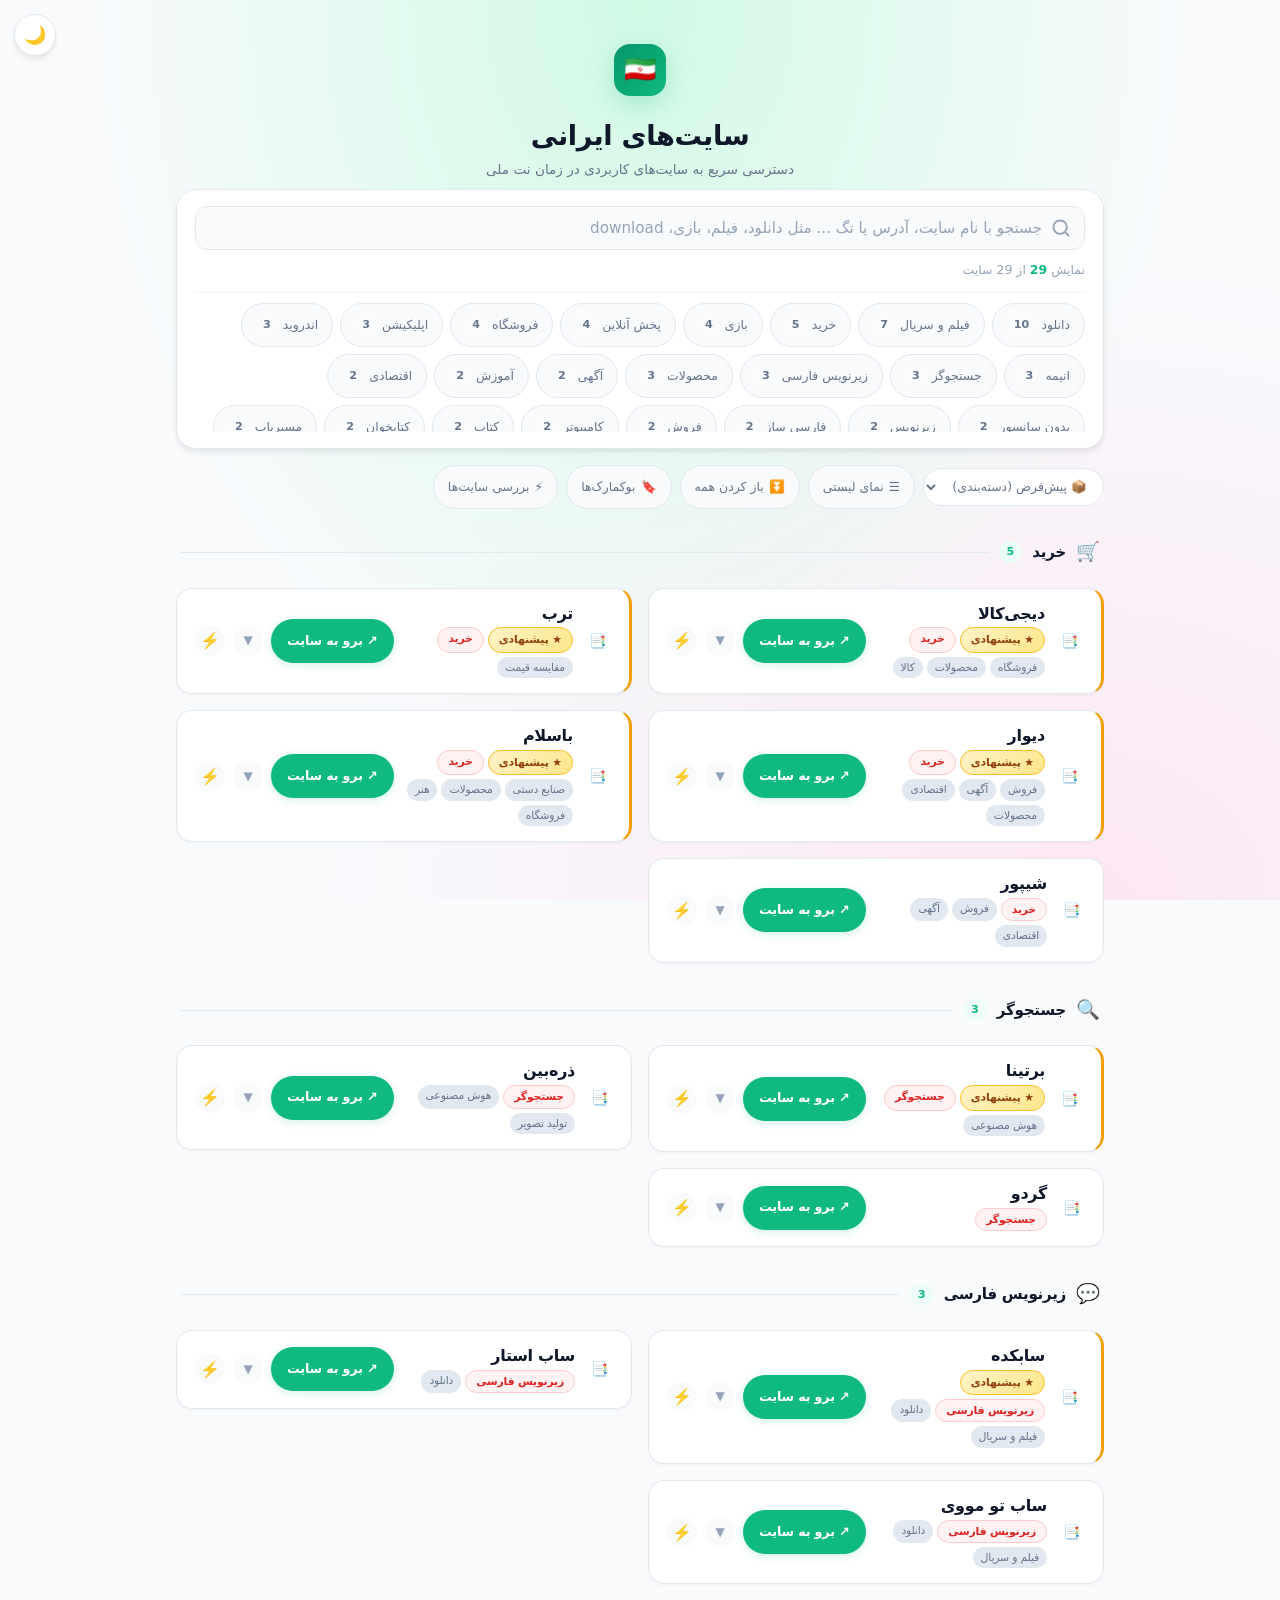
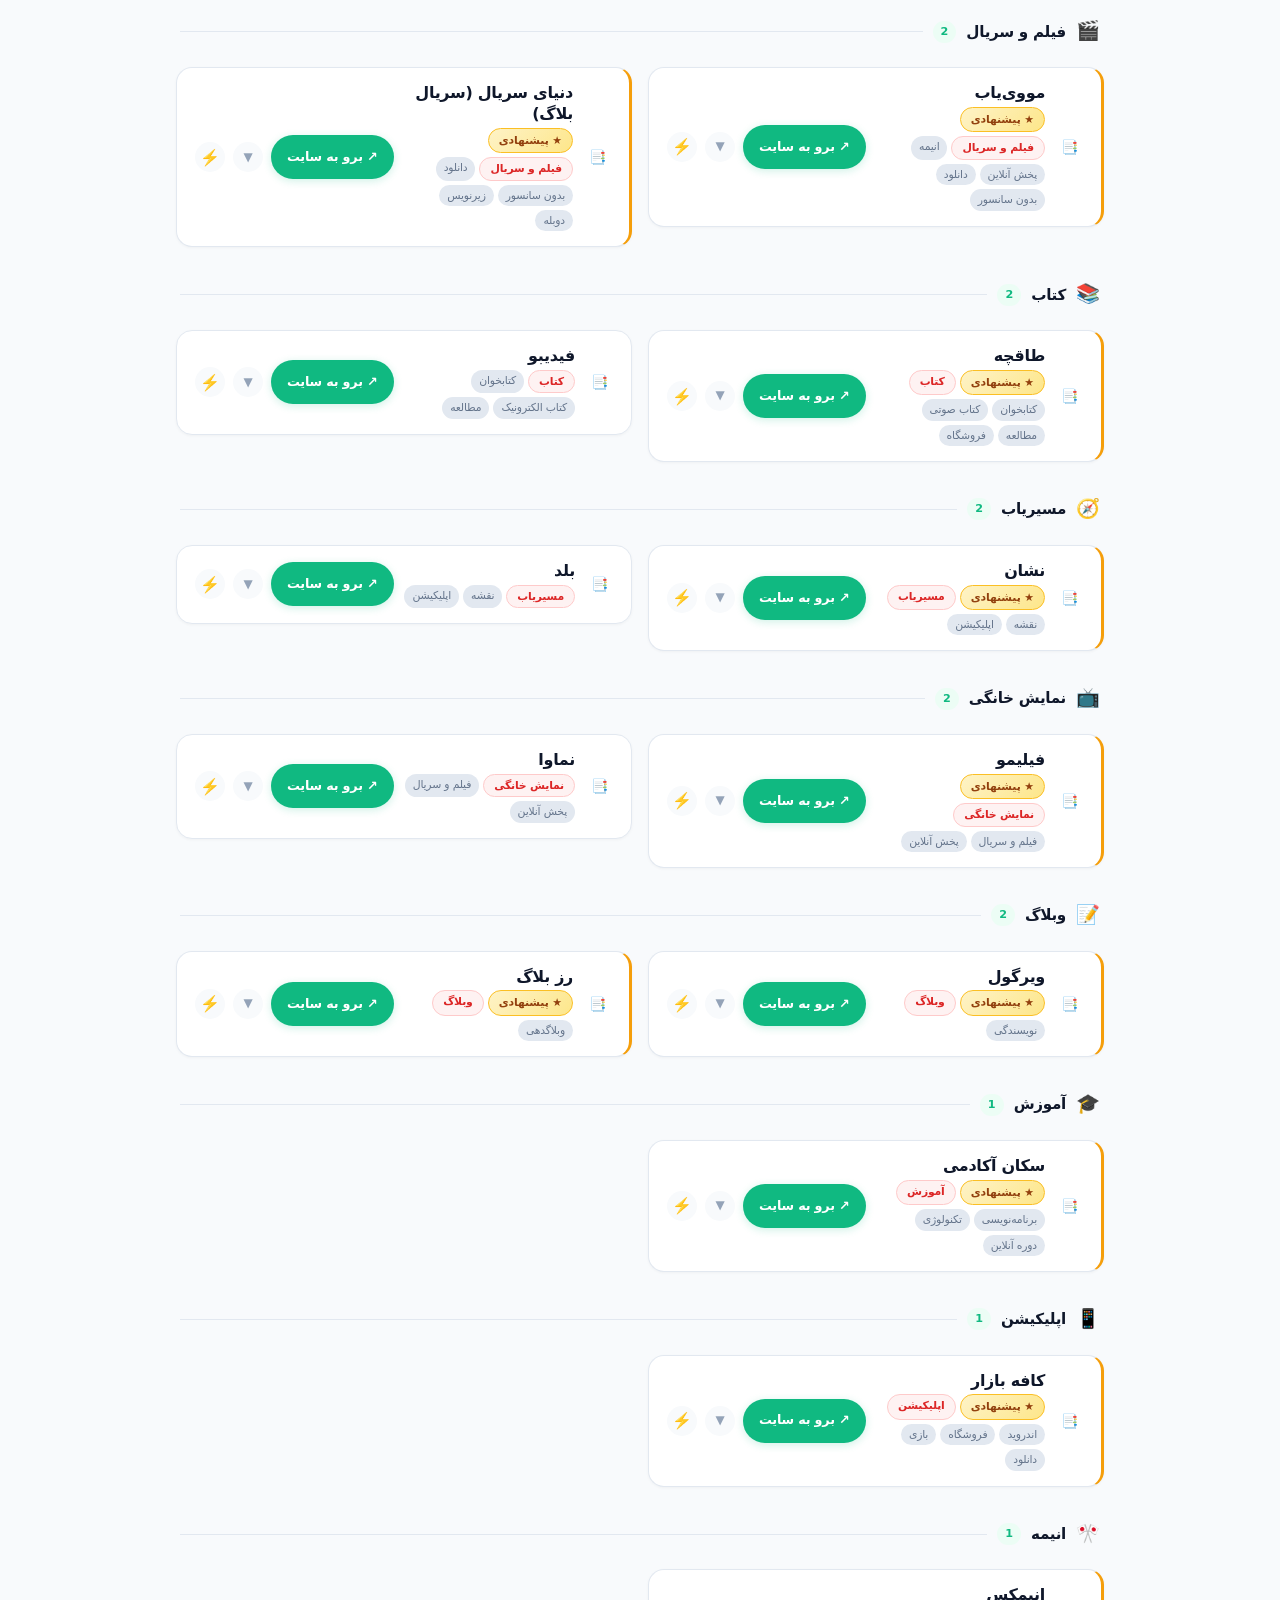
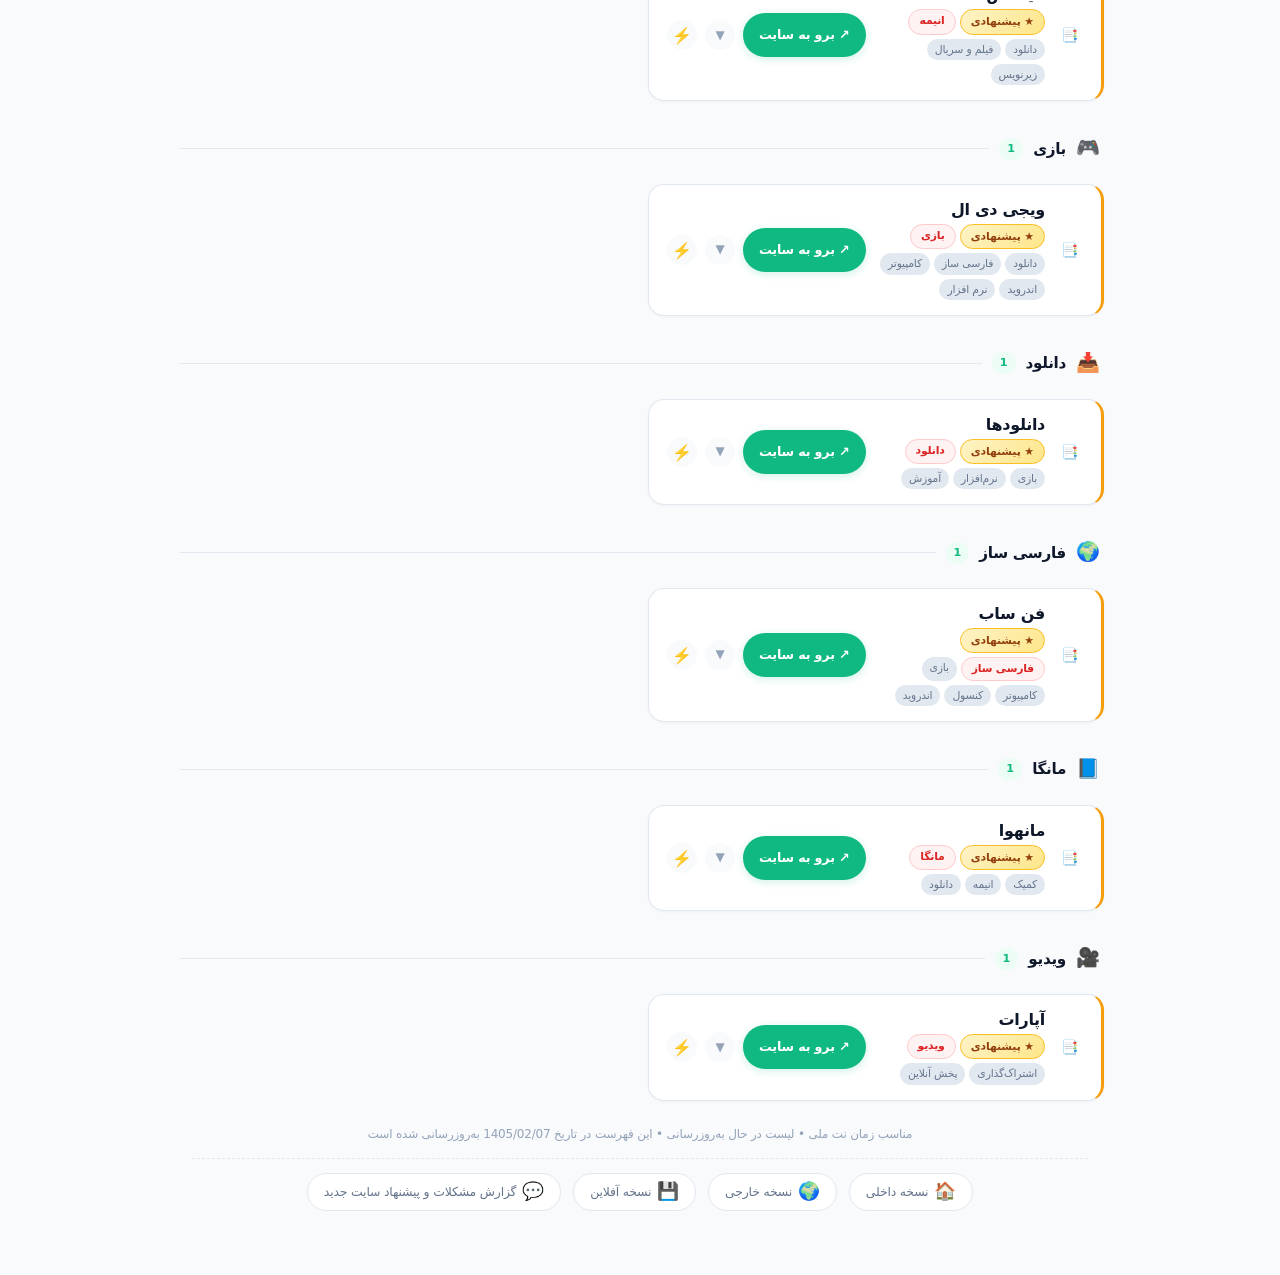
==== commit 7b1240c3: "Add files via upload" ====
--- a/offline.html
+++ b/offline.html
@@ -3,6 +3,7 @@
 <head>
     <meta charset="UTF-8">
     <meta name="viewport" content="width=device-width, initial-scale=1.0">
+    <link rel="icon" type="image/svg+xml" href="data:image/svg+xml,<svg xmlns='http://www.w3.org/2000/svg' viewBox='0 0 100 100'><text y='.9em' font-size='90'>🇮🇷</text></svg>">
     <title>سایت‌های ایرانی - نت ملی (آفلاین)</title>
     <script>
         // Prevent FOUC: set theme before any rendering
@@ -276,39 +277,85 @@
     background: #cbd5e1;
     border-radius: 8px;
 }
-.tag-chip {
+
+/* ── Common interactive chip / button style ────────────────── */
+.tag-chip,
+.toolbar-btn,
+.sort-select,
+.expanded-link-item {
     display: inline-flex;
     align-items: center;
     gap: 5px;
-    padding: 7px 14px;
     border-radius: 50px;
-    font-size: 0.8rem;
+    font-family: var(--font);
+    font-size: 0.78rem;
     font-weight: 500;
     cursor: pointer;
     user-select: none;
     white-space: nowrap;
     transition: all var(--transition);
     border: 1.5px solid var(--border);
+}
+
+.tag-chip,
+.toolbar-btn,
+.expanded-link-item {
     background: var(--surface-hover);
     color: var(--text-secondary);
-    font-family: var(--font);
-    letter-spacing: -0.2px;
+}
+
+.sort-select {
+    cursor: pointer;
+    gap: 0;
+    background: var(--surface);
+    color: var(--text-secondary);
+    padding: 7px 12px;
+    font-weight: 500;
+    outline: none;
+    min-height: 38px;
+    direction: rtl;
+}
+.sort-select:focus {
+    border-color: var(--primary);
+    box-shadow: 0 0 0 3px rgba(16, 185, 129, 0.1);
+}
+
+.tag-chip,
+.toolbar-btn {
+    padding: 7px 14px;
     min-height: 44px;
 }
-.tag-chip:hover {
+
+.expanded-link-item {
+    padding: 8px 14px;
+    min-height: 44px;
+}
+
+.tag-chip:hover,
+.toolbar-btn:hover,
+.expanded-link-item:hover {
     background: var(--primary-bg);
-    border-color: var(--border);
     color: var(--primary);
     transform: translateY(-1px);
     box-shadow: var(--shadow-sm);
 }
-.tag-chip:active {
-    transform: scale(0.96);
+.toolbar-btn:hover {
+    border-color: var(--primary);
+}
+
+.tag-chip:active,
+.toolbar-btn:active,
+.expanded-link-item:active {
+    transform: scale(0.95);
+}
+
+.tag-chip.active,
+.toolbar-btn.active {
+    background: var(--primary);
+    color: #fff;
+    border-color: var(--primary);
 }
 .tag-chip.active {
-    background: var(--primary);
-    border-color: var(--primary);
-    color: #fff;
     font-weight: 600;
     box-shadow: 0 4px 12px rgba(16, 185, 129, 0.3);
 }
@@ -322,6 +369,7 @@
 .tag-chip.active .tag-count {
     background: rgba(255, 255, 255, 0.3);
 }
+
 .reset-tags {
     display: none;
     font-size: 0.75rem;
@@ -345,7 +393,7 @@
     border-color: #991b1b;
 }
 
-/* ── Site Cards Grid (auto-fit / minmax) ───────────────── */
+/* ── Site Cards Grid ───────────────── */
 .sites-grid {
     display: grid;
     grid-template-columns: repeat(auto-fit, minmax(min(300px, 100%), 1fr));
@@ -417,59 +465,13 @@
     background: var(--border);
 }
 
-/* ── Toolbar Row (Sort, View, Expand) ────── */
+/* ── Toolbar Row ────── */
 .toolbar-row {
     display: flex;
     align-items: center;
     gap: 8px;
     margin-bottom: 12px;
     flex-wrap: wrap;
-}
-.toolbar-btn {
-    display: inline-flex;
-    align-items: center;
-    gap: 5px;
-    padding: 7px 14px;
-    border-radius: 50px;
-    font-size: 0.78rem;
-    font-weight: 500;
-    cursor: pointer;
-    transition: all var(--transition);
-    border: 1.5px solid var(--border);
-    background: var(--surface);
-    color: var(--text-secondary);
-    font-family: var(--font);
-    white-space: nowrap;
-    min-height: 38px;
-}
-.toolbar-btn:hover {
-    background: var(--primary-bg);
-    color: var(--primary);
-    border-color: var(--primary);
-}
-.toolbar-btn.active {
-    background: var(--primary);
-    color: #fff;
-    border-color: var(--primary);
-}
-.sort-select {
-    padding: 7px 12px;
-    border-radius: 50px;
-    font-size: 0.78rem;
-    font-weight: 500;
-    cursor: pointer;
-    transition: all var(--transition);
-    border: 1.5px solid var(--border);
-    background: var(--surface);
-    color: var(--text-secondary);
-    font-family: var(--font);
-    outline: none;
-    min-height: 38px;
-    direction: rtl;
-}
-.sort-select:focus {
-    border-color: var(--primary);
-    box-shadow: 0 0 0 3px rgba(16, 185, 129, 0.1);
 }
 
 /* ── Bookmark Star ────────────────── */
@@ -498,6 +500,38 @@
     animation: starPop 0.4s ease;
 }
 
+/* ── Check Site Button ───────────── */
+.check-site-btn {
+    flex-shrink: 0;
+    width: 30px;
+    height: 30px;
+    border-radius: 50%;
+    border: none;
+    background: var(--surface-hover);
+    cursor: pointer;
+    display: flex;
+    align-items: center;
+    justify-content: center;
+    font-size: 16px;
+    transition: all var(--transition);
+    color: var(--star);
+    padding: 0;
+}
+.check-site-btn:hover {
+    background: var(--primary-bg);
+    color: var(--primary);
+}
+.check-site-btn.checking {
+    pointer-events: none;
+    opacity: 0.6;
+}
+.check-site-btn.check-success {
+    color: var(--primary);
+}
+.check-site-btn.check-fail {
+    color: #ef4444;
+}
+
 /* ── Site Card ────────────────────── */
 .site-card {
     background: var(--surface);
@@ -571,35 +605,6 @@
     padding: 13px 14px;
     min-height: 56px;
     flex-wrap: wrap;
-}
-.card-star {
-    flex-shrink: 0;
-    width: 28px;
-    height: 28px;
-    display: flex;
-    align-items: center;
-    justify-content: center;
-    font-size: 18px;
-    color: var(--text-muted);
-    transition: all var(--transition);
-}
-.card-star.active {
-    color: var(--star);
-    animation: starPop 0.4s ease;
-}
-@keyframes starPop {
-    0%,
-    100% {
-        transform: scale(1);
-    }
-    50% {
-        transform: scale(1.35);
-    }
-}
-.card-star svg {
-    width: 22px;
-    height: 22px;
-    display: block;
 }
 .card-info {
     flex: 1;
@@ -680,10 +685,6 @@
 .btn-go:active {
     transform: scale(0.95);
 }
-.btn-go svg {
-    width: 14px;
-    height: 14px;
-}
 .expand-arrow {
     flex-shrink: 0;
     width: 30px;
@@ -702,11 +703,6 @@
     background: var(--primary-bg);
     color: var(--primary);
 }
-.expand-arrow svg {
-    width: 14px;
-    height: 14px;
-    transition: transform var(--transition);
-}
 
 /* ── Expanded Content ─────────────── */
 .card-expanded {
@@ -738,34 +734,6 @@
     flex-wrap: wrap;
     gap: 8px;
 }
-.expanded-link-item {
-    display: inline-flex;
-    align-items: center;
-    gap: 5px;
-    font-size: 0.78rem;
-    padding: 8px 14px;
-    border-radius: 50px;
-    background: var(--surface-hover);
-    color: var(--text-secondary);
-    text-decoration: none;
-    transition: all var(--transition);
-    border: 1.5px solid transparent;
-    font-family: var(--font);
-    cursor: pointer;
-    user-select: none;
-    position: relative;
-    min-height: 44px;
-}
-.expanded-link-item:hover {
-    background: var(--border);
-    border-color: var(--text-muted);
-    color: var(--text);
-    transform: translateY(-1px);
-    box-shadow: var(--shadow-sm);
-}
-.expanded-link-item:active {
-    transform: scale(0.95);
-}
 .expanded-link-item.unfiltered {
     background: #fef3c7;
     color: #92400e;
@@ -786,21 +754,9 @@
 }
 @keyframes copyPulse {
     0%,
-    100% {
-        transform: scale(1);
-    }
-    30% {
-        transform: scale(1.08);
-    }
-    60% {
-        transform: scale(0.97);
-    }
-}
-.expanded-link-label {
-    font-size: 0.7rem;
-    font-weight: 600;
-    color: var(--text-secondary);
-    letter-spacing: -0.2px;
+    100% { transform: scale(1); }
+    30%   { transform: scale(1.08); }
+    60%   { transform: scale(0.97); }
 }
 
 /* ── Social Media Badges ──────────── */
@@ -839,45 +795,19 @@
 .social-badge:active {
     transform: scale(0.93);
 }
-.social-telegram {
-    background: #26A5E4;
-}
-.social-instagram {
-    background: #E4405F;
-}
-.social-twitter {
-    background: #1DA1F2;
-}
-.social-youtube {
-    background: #FF0000;
-}
-.social-eitaa {
-    background: #F78F1E;
-}
-.social-rubika {
-    background: #00BFA5;
-}
-.social-soroush {
-    background: #5B4DA8;
-}
-.social-bale {
-    background: #4CAF50;
-}
-.social-aparat {
-    background: #ED145B;
-}
-.social-whatsapp {
-    background: #25D366;
-}
-.social-linkedin {
-    background: #0A66C2;
-}
-.social-discord {
-    background: #5865F2;
-}
-.social-custom {
-    background: #6366f1;
-}
+.social-telegram { background: #26A5E4; }
+.social-instagram { background: #E4405F; }
+.social-twitter { background: #1DA1F2; }
+.social-youtube { background: #FF0000; }
+.social-eitaa { background: #F78F1E; }
+.social-rubika { background: #00BFA5; }
+.social-soroush { background: #5B4DA8; }
+.social-bale { background: #4CAF50; }
+.social-aparat { background: #ED145B; }
+.social-whatsapp { background: #25D366; }
+.social-linkedin { background: #0A66C2; }
+.social-discord { background: #5865F2; }
+.social-custom { background: #6366f1; }
 .custom-links-badges {
     display: flex;
     flex-wrap: wrap;
@@ -924,6 +854,56 @@
     letter-spacing: -0.2px;
 }
 
+/* ── Footer Links Section ────────── */
+.footer-links {
+    display: flex;
+    flex-wrap: wrap;
+    justify-content: center;
+    gap: 12px;
+    margin-top: 14px;
+    padding: 14px 0 0;
+    border-top: 1px dashed var(--border);
+}
+
+.footer-link-item {
+    display: inline-flex;
+    align-items: center;
+    gap: 6px;
+    padding: 8px 16px;
+    border-radius: 50px;
+    background: var(--surface);
+    border: 1.5px solid var(--border);
+    color: var(--text-secondary);
+    font-size: 0.78rem;
+    font-weight: 500;
+    text-decoration: none;
+    transition: all 0.2s ease;
+    font-family: var(--font);
+    white-space: nowrap;
+}
+
+.footer-link-item:hover {
+    background: var(--primary-bg);
+    border-color: var(--primary);
+    color: var(--primary);
+    transform: translateY(-2px);
+    box-shadow: 0 4px 12px rgba(16, 185, 129, 0.15);
+}
+
+.footer-link-item .link-icon {
+    font-size: 1.1rem;
+    line-height: 1;
+}
+
+/* ── Dark Mode: Footer Links ──────── */
+[data-theme="dark"] .footer-link-item {
+    background: var(--surface);
+    border-color: var(--border);
+}
+[data-theme="dark"] .footer-link-item:hover {
+    background: var(--primary-bg);
+}
+
 /* ── Dark Mode: Category Header ──── */
 [data-theme="dark"] .category-header-title {
     color: var(--text);
@@ -968,11 +948,8 @@
         font-size: 0.73rem;
         gap: 3px;
     }
-    .btn-go svg {
-        width: 12px;
-        height: 12px;
-    }
-    .tag-chip {
+    .tag-chip,
+    .toolbar-btn {
         padding: 5px 10px;
         font-size: 0.72rem;
     }
@@ -997,20 +974,12 @@
     .toolbar-row {
         gap: 5px;
     }
-    .toolbar-btn {
-        padding: 6px 10px;
-        font-size: 0.72rem;
-    }
     .sort-select {
         padding: 6px 10px;
         font-size: 0.72rem;
     }
     .category-header-title {
         font-size: 0.85rem;
-    }
-    .modal-box {
-        margin: 10px;
-        border-radius: var(--radius-lg);
     }
 }
 @media (min-width: 1024px) {
@@ -1177,7 +1146,6 @@
         <!-- Search Section -->
         <div class="search-section" id="searchSection">
             <div class="search-wrapper">
-                <!-- Search Icon (inline SVG) -->
                 <span class="search-icon">
                     <svg viewBox="0 0 24 24" fill="none" stroke="currentColor" stroke-width="2.2" stroke-linecap="round" stroke-linejoin="round">
                         <circle cx="11" cy="11" r="8"/>
@@ -1192,7 +1160,7 @@
             <button class="reset-tags" id="resetTags">✕ پاک کردن فیلترها</button>
         </div>
 
-        <!-- Toolbar Row: Sort, View, Expand All, Bookmark Filter -->
+        <!-- Toolbar Row -->
         <div class="toolbar-row" id="toolbarRow">
             <select class="sort-select" id="sortSelect" title="مرتب‌سازی">
                 <option value="default">📦 پیش‌فرض (دسته‌بندی)</option>
@@ -1209,6 +1177,9 @@
             <button class="toolbar-btn" id="bookmarkFilterBtn" title="نمایش بوکمارک‌ها">
                 🔖 <span>بوکمارک‌ها</span>
             </button>
+            <button class="toolbar-btn" id="checkAllBtn" title="بررسی در دسترس بودن همه سایت‌ها">
+                ⚡ <span>بررسی سایت‌ها</span>
+            </button>
         </div>
 
         <!-- Sites Grid -->
@@ -1227,6 +1198,7 @@
             <span class="footer-date-wrap" style="display:none;">
                 &bull; این فهرست در تاریخ <span id="footerDate"></span> به‌روزرسانی شده است
             </span>
+            <div id="footerLinksContainer"></div>
         </footer>
     </div>
 
@@ -1239,7 +1211,7 @@
 
     <script>
 // ──────────────────────────────────
-// Inline Data (no fetch needed)
+// Inline Data
 // ──────────────────────────────────
 var SITES_DATA = /* BEGIN_SITES_DATA */[
   {
@@ -1249,10 +1221,10 @@
     "unfilteredLink": "https://downloadha.com",
     "description": "مرجع دانلود نرم‌افزار و بازی با لینک مستقیم. یکی از قدیمی‌ترین و معتبرترین سایت‌های دانلود ایرانی.",
     "tags": [
-      "دانلود",
-      "بازی",
-      "نرم‌افزار",
-      "آموزش"
+      1,
+      2,
+      3,
+      4
     ],
     "recommended": true,
     "social": {
@@ -1272,9 +1244,9 @@
     "unfilteredLink": "https://aparat.com",
     "description": "بزرگترین پلتفرم اشتراک‌گذاری ویدیو در ایران. تماشای ویدیوهای متنوع، کانال‌های شخصی و پخش زنده.",
     "tags": [
-      "ویدیو",
-      "اشتراک‌گذاری",
-      "پخش آنلاین"
+      5,
+      6,
+      7
     ],
     "recommended": true,
     "social": {
@@ -1295,9 +1267,9 @@
     "unfilteredLink": "https://filimo.com",
     "description": "پلتفرم استریم فیلم و سریال ایرانی و خارجی با زیرنویس و دوبله فارسی، پخش آنلاین با کیفیت بالا.",
     "tags": [
-      "نمایش خانگی",
-      "فیلم و سریال",
-      "پخش آنلاین"
+      8,
+      9,
+      7
     ],
     "recommended": true,
     "social": {
@@ -1317,9 +1289,9 @@
     "unfilteredLink": "https://namava.ir",
     "description": "سرویس استریم ویدیوی ایرانی با کتابخانه‌ای غنی از فیلم، سریال، مستند و برنامه‌های تلویزیونی.",
     "tags": [
-      "نمایش خانگی",
-      "فیلم و سریال",
-      "پخش آنلاین"
+      8,
+      9,
+      7
     ],
     "recommended": false,
     "social": {
@@ -1338,10 +1310,10 @@
     "unfilteredLink": "https://digikala.com",
     "description": "بزرگترین فروشگاه اینترنتی ایران. خرید انواع کالاهای دیجیتال، لوازم خانگی، مد و پوشاک، کتاب و ...",
     "tags": [
-      "خرید",
-      "فروشگاه",
-      "محصولات",
-      "کالا"
+      10,
+      11,
+      12,
+      13
     ],
     "recommended": true,
     "social": {
@@ -1361,8 +1333,8 @@
     "unfilteredLink": "https://torob.com",
     "description": "موتور جستجوی خرید و مقایسه قیمت محصولات در فروشگاه‌های اینترنتی ایران. بهترین قیمت را پیدا کنید.",
     "tags": [
-      "خرید",
-      "مقایسه قیمت"
+      10,
+      14
     ],
     "recommended": true,
     "social": {
@@ -1380,10 +1352,8 @@
     "unfilteredLink": "https://virgool.io",
     "description": "پلتفرم وبلاگ‌نویسی و محتوای ایرانی. انتشار مقالات، داستان‌ها و نوشته‌های کاربران در موضوعات مختلف.",
     "tags": [
-      "وبلاگ",
-      "نویسندگی",
-      "محتوا",
-      "مطالعه"
+      15,
+      16
     ],
     "recommended": true,
     "social": {
@@ -1396,52 +1366,33 @@
   },
   {
     "id": 8,
-    "name": "میهن بلاگ",
-    "mainLink": "https://mihanblog.com",
-    "unfilteredLink": "https://mihanblog.com",
-    "description": "سرویس وبلاگ‌دهی قدیمی و محبوب ایرانی. ساخت وبلاگ رایگان با امکانات متنوع.",
+    "name": "رز بلاگ",
+    "mainLink": "https://www.rozblog.com/",
+    "unfilteredLink": "https://www.rzb.ir/",
+    "description": "سرویس وبلاگ‌دهی قدیمی و محبوب ایرانی. خدمات سایت ساز را بصورت رایگان به کاربران گرامی ارائـه مـی دهد.",
     "tags": [
-      "وبلاگ",
-      "وبلاگدهی",
-      "ساخت وبلاگ"
+      15,
+      17
     ],
-    "recommended": false,
+    "recommended": true,
     "social": {
-      "telegram": "https://t.me/mihanblog"
+      "telegram": "https://t.me/rzb_ir",
+      "instagram": "https://instagram.com/rozblog1388"
     },
     "donate": null,
     "customLinks": []
   },
   {
     "id": 9,
-    "name": "بلاگفا",
-    "mainLink": "https://blogfa.com",
-    "unfilteredLink": "https://blogfa.com",
-    "description": "یکی از قدیمی‌ترین سرویس‌های وبلاگ‌دهی فارسی. جامعه بزرگ وبلاگ‌نویسان ایرانی.",
-    "tags": [
-      "وبلاگ",
-      "وبلاگدهی",
-      "جامعه"
-    ],
-    "recommended": false,
-    "social": {
-      "telegram": "https://t.me/blogfa",
-      "instagram": "https://instagram.com/blogfa"
-    },
-    "donate": null,
-    "customLinks": []
-  },
-  {
-    "id": 10,
     "name": "سکان آکادمی",
     "mainLink": "https://sokanacademy.com",
     "unfilteredLink": "https://sokanacademy.com",
     "description": "آکادمی آموزش برنامه‌نویسی و تکنولوژی. دوره‌های آنلاین، مقالات تخصصی و مسیرهای یادگیری.",
     "tags": [
-      "آموزش",
-      "برنامه‌نویسی",
-      "تکنولوژی",
-      "دوره آنلاین"
+      4,
+      18,
+      19,
+      20
     ],
     "recommended": true,
     "social": {
@@ -1454,17 +1405,17 @@
     "customLinks": []
   },
   {
-    "id": 11,
+    "id": 10,
     "name": "کافه بازار",
     "mainLink": "https://cafebazaar.ir",
     "unfilteredLink": "https://cafebazaar.ir",
     "description": "بزرگترین مارکت اپلیکیشن اندروید در ایران. دانلود اپ‌ها، بازی‌ها و برنامه‌های ایرانی.",
     "tags": [
-      "اپلیکیشن",
-      "اندروید",
-      "فروشگاه",
-      "بازی",
-      "دانلود"
+      21,
+      22,
+      11,
+      2,
+      1
     ],
     "recommended": true,
     "social": {
@@ -1477,17 +1428,17 @@
     "customLinks": []
   },
   {
-    "id": 12,
+    "id": 11,
     "name": "طاقچه",
     "mainLink": "https://taaghche.com",
     "unfilteredLink": "https://taaghche.com",
     "description": "فروشگاه و کتابخوان الکترونیک ایرانی. خرید و مطالعه کتاب‌های الکترونیک و صوتی.",
     "tags": [
-      "کتاب",
-      "کتابخوان",
-      "کتاب صوتی",
-      "مطالعه",
-      "فروشگاه"
+      23,
+      24,
+      25,
+      26,
+      11
     ],
     "recommended": true,
     "social": {
@@ -1499,16 +1450,16 @@
     "customLinks": []
   },
   {
-    "id": 13,
+    "id": 12,
     "name": "فیدیبو",
     "mainLink": "https://fidibo.com",
     "unfilteredLink": "https://fidibo.com",
     "description": "پلتفرم کتاب الکترونیک و صوتی ایرانی با هزاران عنوان کتاب از ناشران مطرح.",
     "tags": [
-      "کتاب",
-      "کتابخوان",
-      "کتاب الکترونیک",
-      "مطالعه"
+      23,
+      24,
+      27,
+      26
     ],
     "recommended": false,
     "social": {
@@ -1520,17 +1471,17 @@
     "customLinks": []
   },
   {
-    "id": 14,
+    "id": 13,
     "name": "دیوار",
     "mainLink": "https://divar.ir",
     "unfilteredLink": "https://divar.ir",
     "description": "پلتفرم خرید و فروش و معاوضه کالا و خدمات. آگهی‌های رایگان در سراسر ایران.",
     "tags": [
-      "خرید",
-      "فروش",
-      "آگهی",
-      "اقتصادی",
-      "محصولات"
+      10,
+      28,
+      29,
+      30,
+      12
     ],
     "recommended": true,
     "social": {
@@ -1543,16 +1494,16 @@
     "customLinks": []
   },
   {
-    "id": 15,
+    "id": 14,
     "name": "شیپور",
     "mainLink": "https://sheypoor.com",
     "unfilteredLink": "https://sheypoor.com",
     "description": "سایت آگهی و خرید و فروش اینترنتی. معامله سریع و آسان کالاهای نو و دست دوم.",
     "tags": [
-      "خرید",
-      "فروش",
-      "آگهی",
-      "اقتصادی"
+      10,
+      28,
+      29,
+      30
     ],
     "recommended": false,
     "social": {
@@ -1563,17 +1514,17 @@
     "customLinks": []
   },
   {
-    "id": 16,
+    "id": 15,
     "name": "باسلام",
     "mainLink": "https://basalam.com",
     "unfilteredLink": "https://basalam.com",
     "description": "بازار آنلاین صنایع دستی و محصولات بومی ایرانی. حمایت از کسب‌وکارهای کوچک و هنرمندان.",
     "tags": [
-      "خرید",
-      "صنایع دستی",
-      "محصولات",
-      "هنر",
-      "فروشگاه"
+      10,
+      31,
+      12,
+      32,
+      11
     ],
     "recommended": true,
     "social": {
@@ -1585,15 +1536,15 @@
     "customLinks": []
   },
   {
-    "id": 17,
+    "id": 16,
     "name": "نشان",
     "mainLink": "https://neshan.org",
     "unfilteredLink": "https://neshan.org",
     "description": "اپلیکیشن و سایت نقشه و مسیریاب ایرانی. ناوبری دقیق با نقشه‌های آفلاین و ترافیک زنده.",
     "tags": [
-      "مسیریاب",
-      "نقشه",
-      "اپلیکیشن"
+      33,
+      34,
+      21
     ],
     "recommended": true,
     "social": {
@@ -1605,15 +1556,15 @@
     "customLinks": []
   },
   {
-    "id": 18,
+    "id": 17,
     "name": "بلد",
     "mainLink": "https://balad.ir",
     "unfilteredLink": "https://balad.ir",
     "description": "نقشه و مسیریاب ایرانی با رابط کاربری ساده. مسیریابی دقیق در شهرهای ایران.",
     "tags": [
-      "مسیریاب",
-      "نقشه",
-      "اپلیکیشن"
+      33,
+      34,
+      21
     ],
     "recommended": false,
     "social": {
@@ -1624,17 +1575,17 @@
     "customLinks": []
   },
   {
-    "id": 19,
+    "id": 18,
     "name": "مووی‌یاب",
     "mainLink": "https://movieyaab.ir",
     "unfilteredLink": "https://movieyaab.ir",
     "description": "پلتفرم جستجوی فیلم، سریال و انیمه. جستجوی نام فارسی یا انگلیسی فیلم و سریال، دریافت لینک دانلود و پخش آنلاین. متصل به منابع متنوع شامل MovieBox، Animeone، FilmKio، Moviejavan، Simba و AnimeGate.",
     "tags": [
-      "فیلم و سریال",
-      "انیمه",
-      "پخش آنلاین",
-      "دانلود",
-      "بدون سانسور"
+      9,
+      35,
+      7,
+      1,
+      36
     ],
     "recommended": true,
     "social": {
@@ -1646,17 +1597,17 @@
     "customLinks": []
   },
   {
-    "id": 20,
+    "id": 19,
     "name": "دنیای سریال (سریال بلاگ)",
-    "mainLink": "https://serialblog.top/",
-    "unfilteredLink": "https://donyayeserial.com/",
+    "mainLink": "https://donyayeserial.com/",
+    "unfilteredLink": "https://serialblog.top/",
     "description": "دانلود فیلم و سریال های خارجی بدون سانسور به همراه زیرنویس و دوبله فارسی کاملا رایگان. آرشیو جامع با بیش از ۱۰ هزار عنوان.",
     "tags": [
-      "فیلم و سریال",
-      "دانلود",
-      "بدون سانسور",
-      "زیرنویس",
-      "دوبله"
+      9,
+      1,
+      36,
+      37,
+      38
     ],
     "recommended": true,
     "social": {
@@ -1680,15 +1631,15 @@
     ]
   },
   {
-    "id": 21,
+    "id": 20,
     "name": "ذره‌بین",
     "mainLink": "https://zarebin.ir",
     "unfilteredLink": "https://zarebin.ir",
     "description": "جستجوگر هوشمند فارسی با فناوری متا سرچ و هوش مصنوعی. جستجوی آینده در دستان شما — خلاقیت، تولید تصویر، خلاصه‌سازی و پاسخ به سوالات روزمره. اولین هوش مصنوعی ایرانی متصل به وب زنده.",
     "tags": [
-      "جستجوگر",
-      "هوش مصنوعی",
-      "تولید تصویر"
+      39,
+      40,
+      41
     ],
     "recommended": false,
     "social": {
@@ -1715,13 +1666,13 @@
     ]
   },
   {
-    "id": 22,
+    "id": 21,
     "name": "گردو",
     "mainLink": "https://gerdoo.me",
     "unfilteredLink": "https://gerdoo.me",
     "description": "فراجستجوگر ایرانی با حریم شخصی بالا. جستجو در سایت‌ها، عکس‌ها، فیلم‌ها و خبرها. امکان رتبه‌بندی سایت‌ها و تبلیغات.",
     "tags": [
-      "جستجوگر"
+      39
     ],
     "recommended": false,
     "social": {
@@ -1750,14 +1701,14 @@
     ]
   },
   {
-    "id": 23,
+    "id": 22,
     "name": "برتینا",
     "mainLink": "https://www.bertina.ir",
     "unfilteredLink": "https://search.bertina.ir",
     "description": "موتور جستجوی فارسی برتینا — جستجوی سریع و آسان در وب. قدرتمندترین موتور جستجوی هوش مصنوعی فارسی با سرویس‌های جانبی شامل هوش مصنوعی رایگان، ایمیل، مترجم، DNS و هواشناسی.",
     "tags": [
-      "جستجوگر",
-      "هوش مصنوعی"
+      39,
+      40
     ],
     "recommended": true,
     "social": {
@@ -1799,18 +1750,18 @@
     ]
   },
   {
-    "id": 24,
+    "id": 23,
     "name": "ویجی دی ال",
     "mainLink": "https://vgdl.ir",
     "unfilteredLink": "https://vgdl.ir",
     "description": "دانلود بازی کامپیوتر (PC) ویندوز با لینک مستقیم. انواع ژانرها شامل اکشن، استراتژیک، نقش‌آفرینی، شوتر، ترسناک، ماجراجویی و چندنفره.",
     "tags": [
-      "بازی",
-      "دانلود",
-      "فارسی ساز",
-      "کامپیوتر",
-      "اندروید",
-      "نرم افزار"
+      2,
+      1,
+      42,
+      43,
+      22,
+      45
     ],
     "recommended": true,
     "social": {
@@ -1822,17 +1773,17 @@
     "customLinks": []
   },
   {
-    "id": 25,
+    "id": 24,
     "name": "فن ساب",
     "mainLink": "https://fansub.ir",
     "unfilteredLink": "https://fansub.ir",
     "description": "تولیدکننده و فروشنده فارسی‌ساز بازی‌های ویدیویی. ارائه فارسی‌ساز برای بازی‌های کامپیوتر، PS4، PS5، Xbox، Switch و اندروید. بخش فارسی‌سازهای رایگان، باندل‌های فارسی‌ساز و مقالات تخصصی بازی.",
     "tags": [
-      "فارسی ساز",
-      "بازی",
-      "کامپیوتر",
-      "کنسول",
-      "اندروید"
+      42,
+      2,
+      43,
+      44,
+      22
     ],
     "recommended": true,
     "social": {
@@ -1875,16 +1826,16 @@
     ]
   },
   {
-    "id": 26,
+    "id": 25,
     "name": "انیمکس",
     "mainLink": "https://animex.click",
     "unfilteredLink": "https://animex.click",
     "description": "دانلود انیمه، فیلم و سریال کره‌ای با لینک مستقیم و زیرنویس فارسی. آرشیو جامع انیمه‌ها و سریال‌های آسیایی با کیفیت بالا.",
     "tags": [
-      "انیمه",
-      "دانلود",
-      "فیلم و سریال",
-      "زیرنویس"
+      35,
+      1,
+      9,
+      37
     ],
     "recommended": true,
     "social": {},
@@ -1892,16 +1843,16 @@
     "customLinks": []
   },
   {
-    "id": 27,
+    "id": 26,
     "name": "مانهوا",
     "mainLink": "https://m4y.ir",
     "unfilteredLink": "https://m4y.ir",
     "description": "دانلود مانگا، مانهوا، مانها، کمیک و انیمه با ترجمه فارسی. بزرگترین مرجع دانلود کمیک و انیمه با زیرنویس و ترجمه فارسی.",
     "tags": [
-      "مانگا",
-      "کمیک",
-      "انیمه",
-      "دانلود"
+      46,
+      47,
+      35,
+      1
     ],
     "recommended": true,
     "social": {},
@@ -1909,15 +1860,15 @@
     "customLinks": []
   },
   {
-    "id": 28,
+    "id": 27,
     "name": "سابکده",
     "mainLink": "https://subkade.ir",
     "unfilteredLink": "https://subkade.ir",
     "description": "مرجع دانلود زیرنویس فارسی، انگلیسی و عربی فیلم ها و سریال های روز دنیا",
     "tags": [
-      "زیرنویس فارسی",
-      "دانلود",
-      "فیلم و سریال"
+      48,
+      1,
+      9
     ],
     "recommended": true,
     "social": {
@@ -1929,14 +1880,14 @@
     "customLinks": []
   },
   {
-    "id": 29,
+    "id": 28,
     "name": "ساب استار",
     "mainLink": "https://subtitlestar.com/",
     "unfilteredLink": "https://subtitlestar.com/",
     "description": "مرجع دانلود زیرنویس فارسی",
     "tags": [
-      "زیرنویس فارسی",
-      "دانلود"
+      48,
+      1
     ],
     "recommended": false,
     "social": {},
@@ -1944,15 +1895,15 @@
     "customLinks": []
   },
   {
-    "id": 30,
+    "id": 29,
     "name": "ساب تو مووی",
     "mainLink": "https://subf2m.co/",
     "unfilteredLink": "https://subzone.ir/",
     "description": "زیرنویس سریال‌های تلویزیونی، فیلم‌ها و موزیک‌ویدئوها،  گردآوری شده توسط کاربران.",
     "tags": [
-      "زیرنویس فارسی",
-      "دانلود",
-      "فیلم و سریال"
+      48,
+      1,
+      9
     ],
     "recommended": false,
     "social": {
@@ -1963,9 +1914,365 @@
   }
 ]/* END_SITES_DATA */;
 
+var TAGS_DATA = /* BEGIN_TAGS_DATA */[
+  {
+    "id": 1,
+    "name": "دانلود",
+    "icon": "📥"
+  },
+  {
+    "id": 2,
+    "name": "بازی",
+    "icon": "🎮"
+  },
+  {
+    "id": 3,
+    "name": "نرم‌افزار",
+    "icon": "💻"
+  },
+  {
+    "id": 4,
+    "name": "آموزش",
+    "icon": "🎓"
+  },
+  {
+    "id": 5,
+    "name": "ویدیو",
+    "icon": "🎥"
+  },
+  {
+    "id": 6,
+    "name": "اشتراک‌گذاری",
+    "icon": "🔗"
+  },
+  {
+    "id": 7,
+    "name": "پخش آنلاین",
+    "icon": "▶️"
+  },
+  {
+    "id": 8,
+    "name": "نمایش خانگی",
+    "icon": "📺"
+  },
+  {
+    "id": 9,
+    "name": "فیلم و سریال",
+    "icon": "🎬"
+  },
+  {
+    "id": 10,
+    "name": "خرید",
+    "icon": "🛒"
+  },
+  {
+    "id": 11,
+    "name": "فروشگاه",
+    "icon": "🏪"
+  },
+  {
+    "id": 12,
+    "name": "محصولات",
+    "icon": "📦"
+  },
+  {
+    "id": 13,
+    "name": "کالا",
+    "icon": "🧩"
+  },
+  {
+    "id": 14,
+    "name": "مقایسه قیمت",
+    "icon": "📊"
+  },
+  {
+    "id": 15,
+    "name": "وبلاگ",
+    "icon": "📝"
+  },
+  {
+    "id": 16,
+    "name": "نویسندگی",
+    "icon": "✍️"
+  },
+  {
+    "id": 17,
+    "name": "وبلاگدهی",
+    "icon": "📝"
+  },
+  {
+    "id": 18,
+    "name": "برنامه‌نویسی",
+    "icon": "💻"
+  },
+  {
+    "id": 19,
+    "name": "تکنولوژی",
+    "icon": "⚙️"
+  },
+  {
+    "id": 20,
+    "name": "دوره آنلاین",
+    "icon": "🎓"
+  },
+  {
+    "id": 21,
+    "name": "اپلیکیشن",
+    "icon": "📱"
+  },
+  {
+    "id": 22,
+    "name": "اندروید",
+    "icon": "📱"
+  },
+  {
+    "id": 23,
+    "name": "کتاب",
+    "icon": "📚"
+  },
+  {
+    "id": 24,
+    "name": "کتابخوان",
+    "icon": "📖"
+  },
+  {
+    "id": 25,
+    "name": "کتاب صوتی",
+    "icon": "🎧"
+  },
+  {
+    "id": 26,
+    "name": "مطالعه",
+    "icon": "📖"
+  },
+  {
+    "id": 27,
+    "name": "کتاب الکترونیک",
+    "icon": "📱"
+  },
+  {
+    "id": 28,
+    "name": "فروش",
+    "icon": "💰"
+  },
+  {
+    "id": 29,
+    "name": "آگهی",
+    "icon": "📢"
+  },
+  {
+    "id": 30,
+    "name": "اقتصادی",
+    "icon": "📈"
+  },
+  {
+    "id": 31,
+    "name": "صنایع دستی",
+    "icon": "🎨"
+  },
+  {
+    "id": 32,
+    "name": "هنر",
+    "icon": "🎨"
+  },
+  {
+    "id": 33,
+    "name": "مسیریاب",
+    "icon": "🧭"
+  },
+  {
+    "id": 34,
+    "name": "نقشه",
+    "icon": "🗺️"
+  },
+  {
+    "id": 35,
+    "name": "انیمه",
+    "icon": "🎌"
+  },
+  {
+    "id": 36,
+    "name": "بدون سانسور",
+    "icon": "🔓"
+  },
+  {
+    "id": 37,
+    "name": "زیرنویس",
+    "icon": "💬"
+  },
+  {
+    "id": 38,
+    "name": "دوبله",
+    "icon": "🎙️"
+  },
+  {
+    "id": 39,
+    "name": "جستجوگر",
+    "icon": "🔍"
+  },
+  {
+    "id": 40,
+    "name": "هوش مصنوعی",
+    "icon": "🤖"
+  },
+  {
+    "id": 41,
+    "name": "تولید تصویر",
+    "icon": "🖼️"
+  },
+  {
+    "id": 42,
+    "name": "فارسی ساز",
+    "icon": "🌍"
+  },
+  {
+    "id": 43,
+    "name": "کامپیوتر",
+    "icon": "🖥️"
+  },
+  {
+    "id": 44,
+    "name": "کنسول",
+    "icon": "🎮"
+  },
+  {
+    "id": 45,
+    "name": "نرم افزار",
+    "icon": "💿"
+  },
+  {
+    "id": 46,
+    "name": "مانگا",
+    "icon": "📘"
+  },
+  {
+    "id": 47,
+    "name": "کمیک",
+    "icon": "💥"
+  },
+  {
+    "id": 48,
+    "name": "زیرنویس فارسی",
+    "icon": "💬"
+  }
+]/* END_TAGS_DATA */;
+
 var META_DATA = /* BEGIN_META_DATA */{
-  "lastUpdated": "1405/02/07"
+  "lastUpdated": "1405/02/07",
+  "footerLinks": [
+    {
+      "label": "نسخه داخلی",
+      "url": "https://awesomeiran.s3-website.ir-thr-at1.arvanstorage.ir/",
+      "icon": "🏠",
+      "iconFA": "fa-solid fa-house"
+    },
+    {
+      "label": "نسخه خارجی",
+      "url": "https://ali-f-harandi.github.io/awesome-iran/",
+      "icon": "🌍",
+      "iconFA": "fa-solid fa-globe"
+    },
+    {
+      "label": "نسخه آفلاین",
+      "url": "https://awesomeiran.rzb.ir/",
+      "icon": "💾",
+      "iconFA": "fa-solid fa-floppy-disk"
+    },
+    {
+      "label": "گزارش مشکلات و پیشنهاد سایت جدید",
+      "url": "https://awesomeiran.rzb.ir/1",
+      "icon": "💬",
+      "iconFA": "fa-solid fa-comments"
+    }
+  ]
 }/* END_META_DATA */;
+
+var SOCIALS_DATA = /* BEGIN_SOCIALS_DATA */[
+  {
+    "id": 1,
+    "key": "telegram",
+    "label": "تلگرام",
+    "icon": "✈️"
+  },
+  {
+    "id": 2,
+    "key": "telegram_bot",
+    "label": "ربات تلگرام",
+    "icon": "🤖"
+  },
+  {
+    "id": 3,
+    "key": "instagram",
+    "label": "اینستاگرام",
+    "icon": "📷"
+  },
+  {
+    "id": 4,
+    "key": "twitter",
+    "label": "توییتر",
+    "icon": "🐦"
+  },
+  {
+    "id": 5,
+    "key": "youtube",
+    "label": "یوتیوب",
+    "icon": "▶️"
+  },
+  {
+    "id": 6,
+    "key": "eitaa",
+    "label": "ایتا",
+    "icon": "📨"
+  },
+  {
+    "id": 7,
+    "key": "rubika",
+    "label": "روبیکا",
+    "icon": "💬"
+  },
+  {
+    "id": 8,
+    "key": "soroush",
+    "label": "سروش",
+    "icon": "🪶"
+  },
+  {
+    "id": 9,
+    "key": "bale",
+    "label": "بله",
+    "icon": "🕊️"
+  },
+  {
+    "id": 10,
+    "key": "aparat",
+    "label": "آپارات",
+    "icon": "🎬"
+  },
+  {
+    "id": 11,
+    "key": "whatsapp",
+    "label": "واتساپ",
+    "icon": "📱"
+  },
+  {
+    "id": 12,
+    "key": "linkedin",
+    "label": "لینکدین",
+    "icon": "💼"
+  },
+  {
+    "id": 13,
+    "key": "discord",
+    "label": "دیسکورد",
+    "icon": "🎮"
+  },
+  {
+    "id": 14,
+    "key": "github",
+    "label": "گیت‌هاب",
+    "icon": "🐙"
+  }
+]/* END_SOCIALS_DATA */;
 
 // ──────────────────────────────────
 // Dark Mode (runs immediately)
@@ -1994,7 +2301,9 @@
     // State
     // ──────────────────────────────────
     var sitesData = [];
-    var activeTags = new Set();
+    var tagsMap = new Map();
+    var socialsMap = new Map();
+    var activeTags = new Set();       // contains tag names
     var searchQuery = '';
     var expandedCardIds = new Set();
     var hashUpdateTimer = null;
@@ -2006,6 +2315,10 @@
     var debounceTimer = null;
 
     var BOOKMARK_KEY = 'awesome-iran-bookmarks';
+
+    // site availability check state
+    var siteCheckStatus = new Map();
+    var siteCheckControllers = new Map();
 
     // ──────────────────────────────────
     // DOM References
@@ -2023,6 +2336,7 @@
     var viewToggle = document.getElementById('viewToggle');
     var expandAllBtn = document.getElementById('expandAllBtn');
     var bookmarkFilterBtn = document.getElementById('bookmarkFilterBtn');
+    var checkAllBtn = document.getElementById('checkAllBtn');
 
     // ──────────────────────────────────
     // Bookmarks: Load/Save
@@ -2041,9 +2355,7 @@
     function saveBookmarks() {
         try {
             localStorage.setItem(BOOKMARK_KEY, JSON.stringify(Array.from(bookmarkedIds)));
-        } catch(e) {
-            // silently fail
-        }
+        } catch(e) {}
     }
 
     function toggleBookmark(siteId) {
@@ -2066,91 +2378,80 @@
     }
 
     // ──────────────────────────────────
-    // Category Icon Map
-    // ──────────────────────────────────
-    function getCategoryIcon(tag) {
-        var iconMap = {
-            'دانلود': '📥',
-            'فیلم و سریال': '🎬',
-            'استریم': '▶️',
-            'سرگرمی': '🎭',
-            'خرید': '🛒',
-            'فروشگاه': '🏪',
-            'وبلاگ': '📝',
-            'وبلاگدهی': '📝',
-            'آموزش': '🎓',
-            'برنامه‌نویسی': '💻',
-            'تکنولوژی': '💻',
-            'ویدیو': '🎥',
-            'اشتراک‌گذاری': '🔗',
-            'پخش زنده': '📡',
-            'کتاب': '📚',
-            'کتابخوان': '📖',
-            'آگهی': '📢',
-            'نقشه': '🗺️',
-            'مسیریاب': '🧭',
-            'جستجوگر': '🔍',
-            'فراجستجوگر': '🔍',
-            'هوش مصنوعی': '🤖',
-            'بازی': '🎮',
-            'فارسی ساز': '🌍',
-            'اپلیکیشن': '📱',
-            'اندروید': '📱',
-            'محصولات': '📦',
-            'اقتصادی': '💰',
-            'مقایسه قیمت': '📊',
-            'نویسندگی': '✍️',
-            'محتوا': '📰',
-            'مطالعه': '📖',
-            'ساخت وبلاگ': '✏️',
-            'جامعه': '👥',
-            'دوره آنلاین': '🎓',
-            'بدون سانسور': '🔓',
-            'زیرنویس': '💬',
-            'دوبله': '🎙️',
-            'رایگان': '🎁',
-            'انیمه': '🎌',
-            'پخش آنلاین': '▶️',
-            'متا سرچ': '🔎',
-            'دستیار هوشمند': '🤖',
-            'تولید تصویر': '🎨',
-            'حریم شخصی': '🔒',
-            'وبگرد': '🌐',
-            'کامپیوتر': '🖥️',
-            'کنسول': '🎮',
-            'صنایع دستی': '🎨',
-            'هنر': '🎨',
-            'ناوبری': '🧭'
-        };
-        return iconMap[tag] || '📌';
-    }
-
-    // ──────────────────────────────────
-    // Load Data (inline, no fetch)
+    // Tag Helpers
+    // ──────────────────────────────────
+    function getTagName(tagId) {
+        var t = tagsMap.get(tagId);
+        return t ? t.name : '';
+    }
+
+    function getTagIcon(tagId) {
+        var t = tagsMap.get(tagId);
+        return t ? t.icon : '📌';
+    }
+
+    function getCategoryIcon(tagId) {
+        return '<span>' + getTagIcon(tagId) + '</span>';
+    }
+
+    function getSiteTagNames(site) {
+        return site.tags.map(function(id) { return getTagName(id); }).filter(Boolean);
+    }
+
+    // ──────────────────────────────────
+    // Load Data (inline)
     // ──────────────────────────────────
     function loadSitesData() {
         sitesData = SITES_DATA;
+        // Build tagsMap
+        TAGS_DATA.forEach(function(t) { tagsMap.set(t.id, t); });
+        // Build socialsMap
+        SOCIALS_DATA.forEach(function(s) { socialsMap.set(s.key, s); });
         loadMetaData();
         init();
     }
 
     function loadMetaData() {
         var meta = META_DATA;
-        if (meta && meta.lastUpdated && footerDateEl) {
+        if (meta.lastUpdated && footerDateEl) {
             footerDateEl.textContent = meta.lastUpdated;
             var wrap = footerDateEl.closest('.footer-date-wrap');
             if (wrap) wrap.style.display = '';
         }
-    }
-
-    // ──────────────────────────────────
-    // Build All Unique Tags (sorted by frequency)
+        renderFooterLinks(meta.footerLinks);
+    }
+
+    function renderFooterLinks(links) {
+        var container = document.getElementById('footerLinksContainer');
+        if (!container) return;
+        if (!links || !Array.isArray(links) || links.length === 0) {
+            container.style.display = 'none';
+            return;
+        }
+        container.style.display = '';
+        var html = '<div class="footer-links">';
+        links.forEach(function(link) {
+            html +=
+                '<a href="' + escapeHtml(link.url) + '" target="_blank" rel="noopener noreferrer" class="footer-link-item" title="' + escapeHtml(link.label) + '">' +
+                '<span class="link-icon">' + (link.icon || '') + '</span>' +
+                escapeHtml(link.label) +
+                '</a>';
+        });
+        html += '</div>';
+        container.innerHTML = html;
+    }
+
+    // ──────────────────────────────────
+    // Build All Unique Tags (by name, sorted by frequency)
     // ──────────────────────────────────
     function getAllTags() {
         var tagCounts = {};
         sitesData.forEach(function(site) {
-            site.tags.forEach(function(tag) {
-                tagCounts[tag] = (tagCounts[tag] || 0) + 1;
+            site.tags.forEach(function(tagId) {
+                var name = getTagName(tagId);
+                if (name) {
+                    tagCounts[name] = (tagCounts[name] || 0) + 1;
+                }
             });
         });
         return Object.entries(tagCounts)
@@ -2158,7 +2459,7 @@
                 if (b[1] !== a[1]) return b[1] - a[1];
                 return a[0].localeCompare(b[0], 'fa');
             })
-            .map(function(entry) { return { tag: entry[0], count: entry[1] }; });
+            .map(function(entry) { return { name: entry[0], count: entry[1] }; });
     }
 
     // ──────────────────────────────────
@@ -2167,15 +2468,15 @@
     function renderTagChips() {
         var allTags = getAllTags();
         tagsContainer.innerHTML = allTags.map(function(item) {
-            var isActive = activeTags.has(item.tag);
-            return '<span class="tag-chip' + (isActive ? ' active' : '') + '"'
-                + ' data-tag="' + escapeHtml(item.tag) + '"'
-                + ' role="button"'
-                + ' tabindex="0"'
-                + ' aria-pressed="' + isActive + '">'
-                + escapeHtml(item.tag)
-                + ' <span class="tag-count">' + item.count + '</span>'
-                + '</span>';
+            var isActive = activeTags.has(item.name);
+            return '<span class="tag-chip' + (isActive ? ' active' : '') + '"' +
+                ' data-tag="' + escapeHtml(item.name) + '"' +
+                ' role="button"' +
+                ' tabindex="0"' +
+                ' aria-pressed="' + isActive + '">' +
+                escapeHtml(item.name) +
+                ' <span class="tag-count">' + item.count + '</span>' +
+                '</span>';
         }).join('');
 
         if (activeTags.size > 0) {
@@ -2199,11 +2500,11 @@
         return div.innerHTML;
     }
 
-    function toggleTag(tag) {
-        if (activeTags.has(tag)) {
-            activeTags.delete(tag);
+    function toggleTag(tagName) {
+        if (activeTags.has(tagName)) {
+            activeTags.delete(tagName);
         } else {
-            activeTags.add(tag);
+            activeTags.add(tagName);
         }
         renderTagChips();
         filterAndRender();
@@ -2289,23 +2590,23 @@
         } else {
             var tagFreq = {};
             sitesData.forEach(function(site) {
-                var mainTag = (site.tags && site.tags.length > 0) ? site.tags[0] : '';
-                if (mainTag) tagFreq[mainTag] = (tagFreq[mainTag] || 0) + 1;
+                var mainTagName = getTagName(site.tags[0] || '');
+                if (mainTagName) tagFreq[mainTagName] = (tagFreq[mainTagName] || 0) + 1;
             });
-            var sortedTags = Object.entries(tagFreq)
+            var sortedTagNames = Object.entries(tagFreq)
                 .sort(function(a, b) {
                     if (b[1] !== a[1]) return b[1] - a[1];
                     return a[0].localeCompare(b[0], 'fa');
                 })
                 .map(function(entry) { return entry[0]; });
             var tagOrder = {};
-            sortedTags.forEach(function(tag, idx) { tagOrder[tag] = idx; });
+            sortedTagNames.forEach(function(name, idx) { tagOrder[name] = idx; });
 
             sites.sort(function(a, b) {
-                var tagA = (a.tags && a.tags.length > 0) ? a.tags[0] : '';
-                var tagB = (b.tags && b.tags.length > 0) ? b.tags[0] : '';
-                var orderA = tagOrder[tagA] !== undefined ? tagOrder[tagA] : 9999;
-                var orderB = tagOrder[tagB] !== undefined ? tagOrder[tagB] : 9999;
+                var mainA = getTagName(a.tags[0] || '');
+                var mainB = getTagName(b.tags[0] || '');
+                var orderA = tagOrder[mainA] !== undefined ? tagOrder[mainA] : 9999;
+                var orderB = tagOrder[mainB] !== undefined ? tagOrder[mainB] : 9999;
                 if (orderA !== orderB) return orderA - orderB;
                 if (a.recommended && !b.recommended) return -1;
                 if (!a.recommended && b.recommended) return 1;
@@ -2321,17 +2622,18 @@
     function getFilteredSites() {
         var query = searchQuery.trim().toLowerCase();
         var filtered = sitesData.filter(function(site) {
+            var tagNames = getSiteTagNames(site).map(function(n) { return n.toLowerCase(); });
             var matchesSearch =
                 !query ||
                 site.name.toLowerCase().indexOf(query) !== -1 ||
-                site.tags.some(function(tag) { return tag.toLowerCase().indexOf(query) !== -1; }) ||
                 (site.description && site.description.toLowerCase().indexOf(query) !== -1) ||
                 site.mainLink.toLowerCase().indexOf(query) !== -1 ||
-                site.unfilteredLink.toLowerCase().indexOf(query) !== -1;
+                site.unfilteredLink.toLowerCase().indexOf(query) !== -1 ||
+                tagNames.some(function(tagName) { return tagName.indexOf(query) !== -1; });
 
             var matchesTags =
                 activeTags.size === 0 ||
-                site.tags.some(function(tag) { return activeTags.has(tag); });
+                tagNames.some(function(tagName) { return activeTags.has(tagName); });
 
             var matchesBookmarks = !showBookmarksOnly || bookmarkedIds.has(site.id);
 
@@ -2342,8 +2644,8 @@
             filtered.sort(function(a, b) {
                 if (a.recommended && !b.recommended) return -1;
                 if (!a.recommended && b.recommended) return 1;
-                var mainA = (a.tags && a.tags.length > 0) ? a.tags[0] : '';
-                var mainB = (b.tags && b.tags.length > 0) ? b.tags[0] : '';
+                var mainA = getTagName(a.tags[0] || '');
+                var mainB = getTagName(b.tags[0] || '');
                 var matchA = activeTags.has(mainA) ? 0 : 1;
                 var matchB = activeTags.has(mainB) ? 0 : 1;
                 if (matchA !== matchB) return matchA - matchB;
@@ -2357,7 +2659,7 @@
     }
 
     // ──────────────────────────────────
-    // Clipboard Copy Function (with execCommand fallback for file://)
+    // Clipboard Copy Function
     // ──────────────────────────────────
     function copyToClipboard(text, element) {
         if (navigator.clipboard && window.isSecureContext) {
@@ -2384,8 +2686,6 @@
             document.body.removeChild(textarea);
             if (success) {
                 showCopySuccess(element);
-            } else {
-                console.warn('کپی انجام نشد: execCommand failed');
             }
         } catch (err) {
             console.warn('کپی انجام نشد:', err);
@@ -2406,47 +2706,27 @@
     }
 
     // ──────────────────────────────────
-    // Social Media Badge HTML Generator (emoji icons)
+    // Social Media Badge HTML Generator (emoji only, from socialsMap)
     // ──────────────────────────────────
     function getSocialBadges(social) {
         if (!social) return '';
-        var platformConfig = {
-            telegram_bot: { label: 'ربات تلگرام', cls: 'social-telegram', icon: '🤖' },
-            telegram: { label: 'تلگرام', cls: 'social-telegram', icon: '✈️' },
-            instagram: { label: 'اینستاگرام', cls: 'social-instagram', icon: '📷' },
-            twitter: { label: 'توییتر', cls: 'social-twitter', icon: '🐦' },
-            youtube: { label: 'یوتیوب', cls: 'social-youtube', icon: '▶️' },
-            eitaa: { label: 'ایتا', cls: 'social-eitaa', icon: '📨' },
-            rubika: { label: 'روبیکا', cls: 'social-rubika', icon: '💬' },
-            soroush: { label: 'سروش', cls: 'social-soroush', icon: '🪶' },
-            bale: { label: 'بله', cls: 'social-bale', icon: '🕊️' },
-            aparat: { label: 'آپارات', cls: 'social-aparat', icon: '🎬' },
-            whatsapp: { label: 'واتساپ', cls: 'social-whatsapp', icon: '📱' },
-            linkedin: { label: 'لینکدین', cls: 'social-linkedin', icon: '💼' },
-            discord: { label: 'دیسکورد', cls: 'social-discord', icon: '🎮' }
-        };
-
         var badges = [];
-        var entries = Object.entries(social);
-        for (var i = 0; i < entries.length; i++) {
-            var platform = entries[i][0];
-            var url = entries[i][1];
-            if (url && platformConfig[platform]) {
-                var config = platformConfig[platform];
+        for (var key in social) {
+            if (social[key] && socialsMap.has(key)) {
+                var cfg = socialsMap.get(key);
                 badges.push(
-                    '<a href="' + escapeHtml(url) + '" target="_blank" rel="noopener noreferrer"'
-                    + ' class="social-badge ' + config.cls + '"'
-                    + ' title="' + config.label + '"'
-                    + ' onclick="event.stopPropagation();">'
-                    + config.icon + ' ' + config.label
-                    + '</a>'
+                    '<a href="' + escapeHtml(social[key]) + '" target="_blank" rel="noopener noreferrer"' +
+                    ' class="social-badge ' + (cfg.cls || 'social-custom') + '"' +
+                    ' title="' + cfg.label + '"' +
+                    ' onclick="event.stopPropagation();">' +
+                    cfg.icon + ' ' + cfg.label +
+                    '</a>'
                 );
             }
         }
-        return badges.length > 0 ?
-            '<div class="social-title">شبکه‌های اجتماعی و لینک‌های مرتبط:</div>'
-            + '<div class="social-badges">' + badges.join('') + '</div>' :
-            '';
+        if (badges.length === 0) return '';
+        return '<div class="social-title">شبکه‌های اجتماعی و لینک‌های مرتبط:</div>' +
+            '<div class="social-badges">' + badges.join('') + '</div>';
     }
 
     // ──────────────────────────────────
@@ -2465,16 +2745,163 @@
             'app': '📱',
             'heart': '❤️'
         };
-        var badges = customLinks.map(function(cl) {
+        var configMap = {};
+        var entries = customLinks.map(function(cl) {
             var icon = (cl.icon && iconMap[cl.icon]) || iconMap['link'];
-            return '<a href="' + escapeHtml(cl.url) + '" target="_blank" rel="noopener noreferrer"'
-                + ' class="social-badge social-custom"'
-                + ' title="' + escapeHtml(cl.title) + '"'
-                + ' onclick="event.stopPropagation();">'
-                + icon + ' ' + escapeHtml(cl.title)
-                + '</a>';
-        }).join('');
-        return '<div class="custom-links-badges">' + badges + '</div>';
+            var key = cl.url;
+            configMap[key] = { label: cl.title, cls: 'social-custom', icon: icon };
+            return [key, cl.url];
+        });
+        return buildBadgeLinks(entries, configMap, 'custom-links-badges', 'div');
+    }
+
+    function buildBadgeLinks(entries, configMap, containerClass, wrapperTag) {
+        wrapperTag = wrapperTag || 'div';
+        var badges = [];
+        for (var i = 0; i < entries.length; i++) {
+            var key = entries[i][0];
+            var value = entries[i][1];
+            if (value && configMap[key]) {
+                var cfg = configMap[key];
+                badges.push(
+                    '<a href="' + escapeHtml(value) + '" target="_blank" rel="noopener noreferrer"' +
+                    ' class="social-badge ' + cfg.cls + '"' +
+                    ' title="' + cfg.label + '"' +
+                    ' onclick="event.stopPropagation();">' +
+                    cfg.icon + ' ' + cfg.label +
+                    '</a>'
+                );
+            }
+        }
+        if (badges.length === 0) return '';
+        return '<' + wrapperTag + ' class="' + containerClass + '">' + badges.join('') + '</' + wrapperTag + '>';
+    }
+
+    // ──────────────────────────────────
+    // Core check logic (returns promise)
+    // ──────────────────────────────────
+    function checkSiteInner(siteId) {
+        var site = sitesData.find(function(s) { return s.id === siteId; });
+        if (!site) return;
+
+        if (siteCheckControllers.has(siteId)) {
+            siteCheckControllers.get(siteId).abort();
+            siteCheckControllers.delete(siteId);
+        }
+
+        siteCheckStatus.set(siteId, 'loading');
+
+        var url = site.unfilteredLink;
+        var controller = new AbortController();
+        siteCheckControllers.set(siteId, controller);
+
+        var timeoutId = setTimeout(function() {
+            controller.abort();
+        }, 8000);
+
+        return fetch(url, { mode: 'no-cors', signal: controller.signal, cache: 'no-cache' })
+            .then(function() {
+                clearTimeout(timeoutId);
+                siteCheckStatus.set(siteId, 'success');
+            })
+            .catch(function() {
+                clearTimeout(timeoutId);
+                siteCheckStatus.set(siteId, 'fail');
+            })
+            .finally(function() {
+                siteCheckControllers.delete(siteId);
+            });
+    }
+
+    function updateCheckButtonUI(siteId) {
+        var btn = sitesGrid.querySelector('[data-id="' + siteId + '"] .check-site-btn');
+        if (!btn) return;
+        var status = siteCheckStatus.get(siteId);
+        btn.classList.remove('checking', 'check-success', 'check-fail');
+        btn.disabled = false;
+        if (status === 'loading') {
+            btn.classList.add('checking');
+            btn.innerHTML = '⏳';
+            btn.title = 'در حال بررسی...';
+            btn.disabled = true;
+        } else if (status === 'success') {
+            btn.classList.add('check-success');
+            btn.innerHTML = '✅';
+            btn.title = 'سایت در دسترس است';
+        } else {
+            btn.classList.add('check-fail');
+            btn.innerHTML = '❌';
+            btn.title = 'سایت در دسترس نیست یا خطا در بررسی';
+        }
+    }
+
+    function checkSiteAvailability(siteId) {
+        var btn = sitesGrid.querySelector('[data-id="' + siteId + '"] .check-site-btn');
+        if (!btn) return;
+
+        checkSiteInner(siteId).finally(function() {
+            updateCheckButtonUI(siteId);
+        });
+        btn.classList.add('checking');
+        btn.classList.remove('check-success', 'check-fail');
+        btn.innerHTML = '⏳';
+        btn.title = 'در حال بررسی...';
+        btn.disabled = true;
+    }
+
+    function checkAllSites() {
+        if (!checkAllBtn) return;
+
+        siteCheckControllers.forEach(function(controller) {
+            controller.abort();
+        });
+        siteCheckControllers.clear();
+
+        var sitesToCheck = sitesData.slice();
+        var total = sitesToCheck.length;
+        var completed = 0;
+
+        checkAllBtn.classList.add('active');
+        checkAllBtn.disabled = true;
+        function updateProgress() {
+            checkAllBtn.innerHTML = '⏳ <span>بررسی سایت‌ها (' + completed + '/' + total + ')</span>';
+        }
+        updateProgress();
+
+        var concurrency = 6;
+        var queue = sitesToCheck.slice();
+
+        function worker() {
+            return new Promise(function(resolve) {
+                function next() {
+                    if (queue.length === 0) return resolve();
+                    var site = queue.shift();
+                    checkSiteInner(site.id).then(function() {
+                        completed++;
+                        updateProgress();
+                        updateCheckButtonUI(site.id);
+                        next();
+                    }).catch(function() {
+                        completed++;
+                        updateProgress();
+                        updateCheckButtonUI(site.id);
+                        next();
+                    });
+                }
+                next();
+            });
+        }
+
+        var workers = [];
+        for (var i = 0; i < concurrency; i++) {
+            workers.push(worker());
+        }
+
+        Promise.all(workers).then(function() {
+            checkAllBtn.innerHTML = '⚡ <span>بررسی سایت‌ها</span>';
+            checkAllBtn.classList.remove('active');
+            checkAllBtn.disabled = false;
+        });
     }
 
     // ──────────────────────────────────
@@ -2506,93 +2933,131 @@
             var isRec = site.recommended;
             var isBookmarked = bookmarkedIds.has(site.id);
 
-            // Category header
             if (showCategoryHeaders) {
-                var mainTag = (site.tags && site.tags.length > 0) ? site.tags[0] : '';
-                if (mainTag !== lastCategory) {
-                    lastCategory = mainTag;
+                var mainTagId = site.tags[0];
+                var mainTagName = getTagName(mainTagId);
+                if (mainTagName && mainTagName !== lastCategory) {
+                    lastCategory = mainTagName;
                     var header = document.createElement('div');
                     header.className = 'category-header';
-                    var catCount = sites.filter(function(s) { return s.tags && s.tags.length > 0 && s.tags[0] === mainTag; }).length;
+                    var catCount = sites.filter(function(s) { return s.tags[0] === mainTagId; }).length;
                     header.innerHTML =
-                        '<span class="category-header-icon">' + getCategoryIcon(mainTag) + '</span>'
-                        + '<span class="category-header-title">' + escapeHtml(mainTag) + '</span>'
-                        + '<span class="category-header-count">' + catCount + '</span>'
-                        + '<span class="category-header-line"></span>';
+                        '<span class="category-header-icon">' + getCategoryIcon(mainTagId) + '</span>' +
+                        '<span class="category-header-title">' + escapeHtml(mainTagName) + '</span>' +
+                        '<span class="category-header-count">' + catCount + '</span>' +
+                        '<span class="category-header-line"></span>';
                     sitesGrid.appendChild(header);
                 }
             }
 
             var card = document.createElement('div');
-            card.className = 'site-card visible'
-                + (isExpanded ? ' expanded' : '')
-                + (isRec ? ' recommended' : '');
+            card.className = 'site-card visible' +
+                (isExpanded ? ' expanded' : '') +
+                (isRec ? ' recommended' : '');
             card.setAttribute('data-id', site.id);
             card.style.animationDelay = Math.min(index * 0.04, 1.2) + 's';
 
             var recBadge = isRec ? '<span class="recommended-badge">\u2605 پیشنهادی</span>' : '';
 
             var socialBadgesHtml = getSocialBadges(site.social);
-            var tagsMiniHtml = site.tags.map(function(t, i) {
-                var isMain = (i === 0);
-                var cls = isMain ? 'card-tag-main' : 'card-tag-mini';
-                return '<span class="' + cls + '">' + escapeHtml(t) + '</span>';
+            var tagsMiniHtml = site.tags.map(function(tagId, i) {
+                var name = getTagName(tagId);
+                if (!name) return '';
+                var cls = i === 0 ? 'card-tag-main' : 'card-tag-mini';
+                return '<span class="' + cls + '">' + escapeHtml(name) + '</span>';
             }).join('');
 
             var donateHtml = '';
             if (site.donate) {
-                donateHtml = '<div class="donate-section">'
-                    + '<a href="' + escapeHtml(site.donate) + '" target="_blank" rel="noopener noreferrer"'
-                    + ' class="donate-badge"'
-                    + ' title="حمایت مالی"'
-                    + ' onclick="event.stopPropagation();">'
-                    + '❤️ حمایت مالی ❤'
-                    + '</a>'
-                    + '</div>';
+                donateHtml = '<div class="donate-section">' +
+                    '<a href="' + escapeHtml(site.donate) + '" target="_blank" rel="noopener noreferrer"' +
+                    ' class="donate-badge"' +
+                    ' title="حمایت مالی"' +
+                    ' onclick="event.stopPropagation();">' +
+                    '❤️ حمایت مالی ❤' +
+                    '</a>' +
+                    '</div>';
             }
 
+            var expandedLinksHtml = '';
+            if (site.unfilteredLink === site.mainLink) {
+                expandedLinksHtml = '<div class="expanded-links">' +
+                    '<span class="expanded-link-item"' +
+                    ' data-url="' + escapeHtml(site.unfilteredLink) + '"' +
+                    ' title="کلیک کنید تا آدرس کپی شود">' +
+                    '🌐 کپی آدرس' +
+                    '</span>' +
+                    '</div>';
+            } else {
+                expandedLinksHtml = '<div class="expanded-links">' +
+                    '<span class="expanded-link-item unfiltered"' +
+                    ' data-url="' + escapeHtml(site.unfilteredLink) + '"' +
+                    ' title="کلیک کنید تا آدرس فعلی کپی شود">' +
+                    '🔗 آدرس فعلی' +
+                    '</span>' +
+                    '<span class="expanded-link-item"' +
+                    ' data-url="' + escapeHtml(site.mainLink) + '"' +
+                    ' title="کلیک کنید تا آدرس اصلی کپی شود">' +
+                    '🌐 آدرس اصلی' +
+                    '</span>' +
+                    '</div>';
+            }
+
+            var cachedStatus = siteCheckStatus.get(site.id);
+            var checkIcon = '⚡';
+            var checkTitle = 'بررسی در دسترس بودن سایت';
+            var checkClass = 'check-site-btn';
+            if (cachedStatus === 'loading') {
+                checkIcon = '⏳';
+                checkTitle = 'در حال بررسی...';
+                checkClass += ' checking';
+            } else if (cachedStatus === 'success') {
+                checkIcon = '✅';
+                checkTitle = 'سایت در دسترس است';
+                checkClass += ' check-success';
+            } else if (cachedStatus === 'fail') {
+                checkIcon = '❌';
+                checkTitle = 'سایت در دسترس نیست یا خطا در بررسی';
+                checkClass += ' check-fail';
+            }
+
             card.innerHTML =
-                '<div class="card-main">'
-                + '<button class="bookmark-btn' + (isBookmarked ? ' bookmarked' : '') + '"'
-                + ' data-bookmark-id="' + site.id + '"'
-                + ' title="' + (isBookmarked ? 'حذف از بوکمارک' : 'افزودن به بوکمارک') + '"'
-                + ' onclick="event.stopPropagation();">'
-                + (isBookmarked ? '🔖' : '📑')
-                + '</button>'
-                + '<div class="card-info">'
-                + '<div class="card-name">' + escapeHtml(site.name) + '</div>'
-                + '<div class="card-tags-row">' + recBadge + tagsMiniHtml + '</div>'
-                + '</div>'
-                + '<div class="card-actions">'
-                + '<a href="' + escapeHtml(site.unfilteredLink) + '"'
-                + ' target="_blank"'
-                + ' rel="noopener noreferrer"'
-                + ' class="btn-go"'
-                + ' title="رفتن به سایت (باز شدن در تب جدید)"'
-                + ' onclick="event.stopPropagation();">'
-                + '↗ برو به سایت'
-                + '</a>'
-                + '<span class="expand-arrow">▼</span>'
-                + '</div>'
-                + '</div>'
-                + '<div class="card-expanded">'
-                + '<div class="expanded-description">' + escapeHtml(site.description || '') + '</div>'
-                + '<div class="expanded-links">'
-                + '<span class="expanded-link-item unfiltered"'
-                + ' data-url="' + escapeHtml(site.unfilteredLink) + '"'
-                + ' title="کلیک کنید تا آدرس فعلی کپی شود">'
-                + '🔗 آدرس فعلی'
-                + '</span>'
-                + '<span class="expanded-link-item"'
-                + ' data-url="' + escapeHtml(site.mainLink) + '"'
-                + ' title="کلیک کنید تا آدرس اصلی کپی شود">'
-                + '🌐 آدرس اصلی'
-                + '</span>'
-                + '</div>'
-                + socialBadgesHtml
-                + getCustomLinksHtml(site.customLinks)
-                + donateHtml
-                + '</div>';
+                '<div class="card-main">' +
+                '<button class="bookmark-btn' + (isBookmarked ? ' bookmarked' : '') + '"' +
+                ' data-bookmark-id="' + site.id + '"' +
+                ' title="' + (isBookmarked ? 'حذف از بوکمارک' : 'افزودن به بوکمارک') + '"' +
+                ' onclick="event.stopPropagation();">' +
+                (isBookmarked ? '🔖' : '📑') +
+                '</button>' +
+                '<div class="card-info">' +
+                '<div class="card-name">' + escapeHtml(site.name) + '</div>' +
+                '<div class="card-tags-row">' + recBadge + tagsMiniHtml + '</div>' +
+                '</div>' +
+                '<div class="card-actions">' +
+                '<a href="' + escapeHtml(site.unfilteredLink) + '"' +
+                ' target="_blank"' +
+                ' rel="noopener noreferrer"' +
+                ' class="btn-go"' +
+                ' title="رفتن به سایت (باز شدن در تب جدید)"' +
+                ' onclick="event.stopPropagation();">' +
+                '↗ برو به سایت' +
+                '</a>' +
+                '<span class="expand-arrow">▼</span>' +
+                '<button class="' + checkClass + '"' +
+                ' data-check-id="' + site.id + '"' +
+                ' title="' + checkTitle + '"' +
+                ' onclick="event.stopPropagation();">' +
+                checkIcon +
+                '</button>' +
+                '</div>' +
+                '</div>' +
+                '<div class="card-expanded">' +
+                '<div class="expanded-description">' + escapeHtml(site.description || '') + '</div>' +
+                expandedLinksHtml +
+                socialBadgesHtml +
+                getCustomLinksHtml(site.customLinks) +
+                donateHtml +
+                '</div>';
 
             card.addEventListener('click', function(e) {
                 if (
@@ -2610,7 +3075,6 @@
             sitesGrid.appendChild(card);
         });
 
-        // Attach delegated click handlers for copy-to-clipboard
         sitesGrid.querySelectorAll('.expanded-link-item').forEach(function(item) {
             item.addEventListener('click', function(e) {
                 e.preventDefault();
@@ -2622,7 +3086,6 @@
             });
         });
 
-        // Bookmark button handlers
         sitesGrid.querySelectorAll('.bookmark-btn').forEach(function(btn) {
             btn.addEventListener('click', function(e) {
                 e.stopPropagation();
@@ -2631,7 +3094,14 @@
             });
         });
 
-        // Apply view mode class
+        sitesGrid.querySelectorAll('.check-site-btn').forEach(function(btn) {
+            btn.addEventListener('click', function(e) {
+                e.stopPropagation();
+                var siteId = parseInt(this.getAttribute('data-check-id'));
+                checkSiteAvailability(siteId);
+            });
+        });
+
         sitesGrid.classList.toggle('list-view', viewMode === 'list');
     }
 
@@ -2697,13 +3167,11 @@
     function filterAndRender() {
         var filtered = getFilteredSites();
         var visibleIds = new Set(filtered.map(function(s) { return s.id; }));
-        var idsToRemove = [];
         expandedCardIds.forEach(function(id) {
             if (!visibleIds.has(id)) {
-                idsToRemove.push(id);
+                expandedCardIds.delete(id);
             }
         });
-        idsToRemove.forEach(function(id) { expandedCardIds.delete(id); });
         renderSites(filtered);
         updateExpandAllBtn();
         scheduleHashUpdate();
@@ -2776,6 +3244,12 @@
         updateBookmarkFilterBtn();
         filterAndRender();
     });
+
+    if (checkAllBtn) {
+        checkAllBtn.addEventListener('click', function() {
+            checkAllSites();
+        });
+    }
 
     window.addEventListener('hashchange', function() {
         activeTags.clear();
@@ -2819,11 +3293,9 @@
         console.log('✅ سایت‌های ایرانی آماده (آفلاین) | ' + sitesData.length + ' سایت بارگذاری شد');
     }
 
-    // ──────────────────────────────────
     // Start
-    // ──────────────────────────────────
     loadSitesData();
 })();
     </script>
 </body>
-</html>
+</html>
